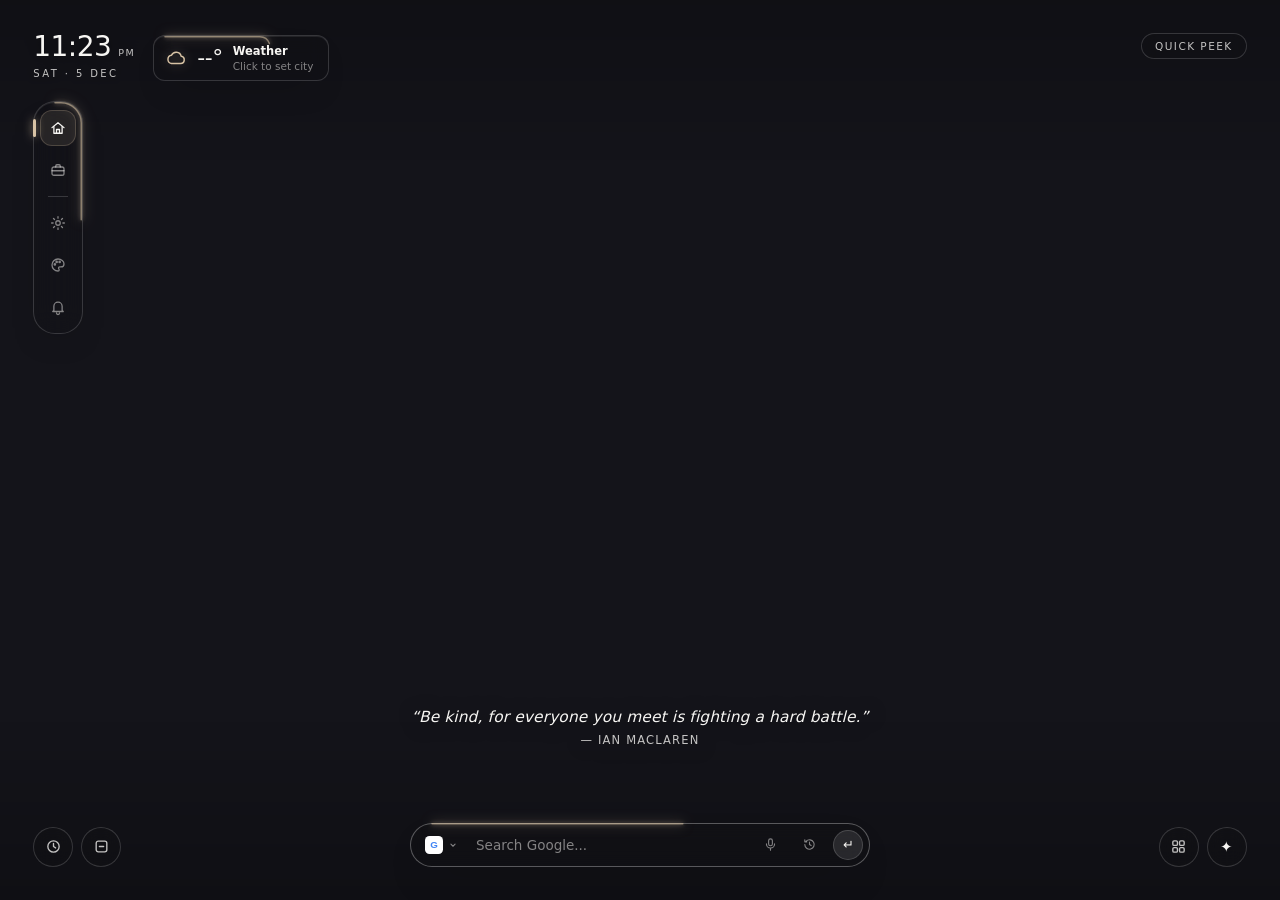
==== extension/index.html @ 5a07f9d8 "Add Day Planner feature with AI planning capabilities - Integrated planner.js into the extension to " ====
<!doctype html>
<html lang="en">
  <head>
    <meta charset="utf-8" />
    <meta name="viewport" content="width=device-width, initial-scale=1" />
    <title>New Tab</title>
    <link rel="stylesheet" href="style.css" />
  </head>
  <body>
    <!-- LIVE WALLPAPER (two layers for crossfade) -->
    <div class="wallpaper">
      <video class="wp-layer is-active" id="videoA" muted loop playsinline preload="auto"></video>
      <video class="wp-layer" id="videoB" muted loop playsinline preload="auto"></video>
      <!-- custom backgrounds: an uploaded image, or a solid colour / gradient -->
      <img class="wp-image" id="wpImage" alt="" />
      <div class="wp-fill" id="wpFill"></div>
      <div class="wp-veil"></div>
    </div>

    <!-- TOP LEFT: clock + weather -->
    <header class="clock">
      <div class="clock-main">
        <div class="clock-time" translate="no"><span id="time">--:--</span><span class="meridiem" id="meridiem">AM</span></div>
        <div class="clock-date" id="date"></div>
      </div>
      <button type="button" class="weather" id="weather" aria-label="Weather. Click to set your city">
        <svg class="trace" aria-hidden="true"><rect class="trace-line" pathLength="100"/></svg>
        <span class="weather-icon" id="weatherIcon" aria-hidden="true"></span>
        <span class="weather-temp" id="weatherTemp">--&deg;</span>
        <span class="weather-meta">
          <span class="weather-city" id="weatherCity">Weather</span>
          <span class="weather-cond" id="weatherCond">Locating&hellip;</span>
        </span>
      </button>
    </header>

    <!-- LEFT: workspace rail + launcher panel -->
    <nav class="rail" id="rail" aria-label="Workspaces"></nav>
    <section class="launcher" id="launcher" aria-label="Shortcuts">
      <div class="launcher-body">
        <svg class="trace" aria-hidden="true"><rect class="trace-line" pathLength="100"/></svg>
        <div class="launcher-head">
          <div class="launcher-tabs" id="launcherTabs" role="tablist" aria-label="Sections"></div>
          <div class="launcher-tools" id="launcherTools"></div>
        </div>
        <div class="launcher-grid" id="launcherGrid"></div>
        <div class="launcher-trash" id="launcherTrash" aria-hidden="true">
          <svg viewBox="0 0 24 24" width="15" height="15" fill="none" stroke="currentColor" stroke-width="1.8" stroke-linecap="round" stroke-linejoin="round"><path d="M4 7h16M9 7V5h6v2M6.5 7l1 12h9l1-12M10 11v5M14 11v5"/></svg>
          <span>Drop here to remove</span>
        </div>
      </div>
      <span class="orb orb-a" aria-hidden="true"></span>
      <span class="orb orb-b" aria-hidden="true"></span>
      <span class="orb orb-c" aria-hidden="true"></span>
    </section>

    <!-- BOTTOM CENTER: search -->
    <form class="search" id="search" autocomplete="off">
      <svg class="trace" aria-hidden="true"><rect class="trace-line" pathLength="100"/></svg>
      <!-- engine picker: shows the engine the next search goes to -->
      <button type="button" class="search-engine" id="searchEngine" aria-haspopup="menu" aria-expanded="false" aria-label="Search engine: Google">
        <span class="search-engine-icon" id="searchEngineIcon" aria-hidden="true"></span>
        <svg class="search-engine-caret" viewBox="0 0 24 24" width="10" height="10" fill="none" stroke="currentColor" stroke-width="2.6" stroke-linecap="round" stroke-linejoin="round" aria-hidden="true"><path d="m7 10 5 5 5-5"/></svg>
      </button>
      <input id="q" type="text" placeholder="Search Google..." aria-label="Search Google" />
      <!-- voice typing (Customize > Language) -->
      <button type="button" class="search-hist search-mic" id="searchMic" aria-pressed="false" aria-label="Search by voice" title="Search by voice" hidden>
        <svg viewBox="0 0 24 24" width="15" height="15" fill="none" stroke="currentColor" stroke-width="1.8" stroke-linecap="round" stroke-linejoin="round"><rect x="9" y="3" width="6" height="11" rx="3"/><path d="M5.5 11a6.5 6.5 0 0 0 13 0M12 17.5V21"/></svg>
      </button>
      <!-- search history lives in its own panel, never under the field -->
      <button type="button" class="search-hist" id="searchHist" aria-haspopup="dialog" aria-expanded="false" aria-label="Search history" title="Search history">
        <svg viewBox="0 0 24 24" width="15" height="15" fill="none" stroke="currentColor" stroke-width="1.8" stroke-linecap="round" stroke-linejoin="round"><path d="M4.5 12a7.5 7.5 0 1 0 2.2-5.3"/><path d="M4.5 4.5v3.2h3.2"/><path d="M12 8.2V12l2.6 1.7"/></svg>
      </button>
      <button type="submit" class="search-go" aria-label="Search">↵</button>
    </form>
    <!-- search bar pop-ups (outside the bar, so its blur doesn't clip them) -->
    <div class="sx-menu" id="engineMenu" role="menu" aria-label="Search engines" hidden></div>
    <div class="sx-hist" id="histPanel" role="dialog" aria-label="Search history" hidden></div>

    <!-- NOW PLAYING (bottom left, above the wallpaper toggle) -->
    <section class="media" id="media" aria-label="Now playing" hidden>
      <button type="button" class="media-top" id="mediaOpen">
        <span class="media-art">
          <img id="mediaImg" alt="" hidden />
          <span class="media-art-fallback" aria-hidden="true">&#9835;</span>
        </span>
        <span class="media-meta">
          <span class="media-title" id="mediaTitle"></span>
          <span class="media-artist" id="mediaArtist"></span>
        </span>
        <span class="media-eq" aria-hidden="true"><i></i><i></i><i></i><i></i><i></i></span>
      </button>
      <div class="media-bar" id="mediaBar"><span class="media-fill" id="mediaFill"></span></div>
      <div class="media-row">
        <span class="media-time" id="mediaCur">0:00</span>
        <div class="media-ctrls">
          <button type="button" class="media-btn" id="mediaPrev" aria-label="Previous">
            <svg viewBox="0 0 24 24" width="14" height="14" fill="currentColor"><path d="M6 5h2.2v14H6zM19.5 5.4v13.2L9.6 12z"/></svg>
          </button>
          <button type="button" class="media-btn is-main" id="mediaToggle" aria-label="Pause">
            <svg class="i-pause" viewBox="0 0 24 24" width="14" height="14" fill="currentColor"><path d="M6.5 5h3.6v14H6.5zM13.9 5h3.6v14h-3.6z"/></svg>
            <svg class="i-play" viewBox="0 0 24 24" width="14" height="14" fill="currentColor"><path d="M8 5.2v13.6L19 12z"/></svg>
          </button>
          <button type="button" class="media-btn" id="mediaNext" aria-label="Next">
            <svg viewBox="0 0 24 24" width="14" height="14" fill="currentColor"><path d="M15.8 5H18v14h-2.2zM4.5 5.4v13.2l9.9-6.6z"/></svg>
          </button>
        </div>
        <span class="media-time" id="mediaDur">0:00</span>
      </div>
    </section>

    <!-- ZEN CLOCK (zen.js) + MINIMAL MODE (minimal.js), bottom left -->
    <div class="wp-control corner-pair" id="wpControl" role="toolbar" aria-label="Zen clock and minimal mode">
      <button type="button" class="ai-bubble qt-bubble corner-bubble" id="zenBtn" data-label="Zen clock" aria-label="Zen clock" title="Zen clock (Z)">
        <svg viewBox="0 0 24 24" width="17" height="17" fill="none" stroke="currentColor" stroke-width="1.9" stroke-linecap="round" stroke-linejoin="round" aria-hidden="true"><circle cx="12" cy="12" r="8"/><path class="zen-hand" d="M12 7.5V12l3 2"/></svg>
      </button>
      <button type="button" class="ai-bubble qt-bubble corner-bubble" id="minBtn" data-label="Minimal" aria-pressed="false" aria-label="Minimal mode" title="Minimal mode (M) · right-click for settings">
        <svg viewBox="0 0 24 24" width="17" height="17" fill="none" stroke="currentColor" stroke-width="1.9" stroke-linecap="round" stroke-linejoin="round" aria-hidden="true"><rect x="4.5" y="4.5" width="15" height="15" rx="3"/><path d="M9 12h6"/></svg>
      </button>
    </div>

    <!-- QUICK PEEK -->
    <div class="peek" id="peek">
      <button class="peek-toggle" id="peekToggle">Quick Peek</button>
      <div class="peek-panel" id="peekPanel" hidden></div>
    </div>

    <!-- UNDO NOTE (after removing a shortcut by drag) -->
    <div class="toast" id="toast" role="status" hidden></div>

    <!-- SECTION / SHORTCUT CONTEXT MENU -->
    <div class="ctx" id="ctxMenu" role="menu" hidden></div>

    <!-- ADD / EDIT DIALOG -->
    <div class="ed" id="editDialog" hidden>
      <div class="ed-backdrop" id="editBackdrop"></div>
      <div class="ed-panel" role="dialog" aria-modal="true" aria-labelledby="editTitle">
        <form id="editForm" autocomplete="off">
          <div class="ed-head" id="editTitle">Edit</div>
          <div class="ed-body" id="editFields"></div>
          <p class="ed-error" id="editError" role="alert" hidden></p>
          <div class="ed-foot">
            <button type="button" class="ed-btn" id="editCancel">Cancel</button>
            <button type="submit" class="ed-btn is-primary">Save</button>
          </div>
        </form>
      </div>
    </div>

    <!-- COMMAND CENTER -->
    <div class="cc" id="cc" hidden>
      <div class="cc-backdrop" id="ccBackdrop"></div>
      <div
        class="cc-panel"
        role="dialog"
        aria-modal="true"
        aria-label="Command Center"
        id="ccPanel"
      >
        <div class="cc-field">
          <span class="cc-glyph" aria-hidden="true">&#10022;</span>
          <input
            id="ccInput"
            class="cc-input"
            type="text"
            placeholder="What do you want to do?"
            aria-label="Search commands"
            role="combobox"
            aria-expanded="true"
            aria-controls="ccList"
            aria-autocomplete="list"
            autocomplete="off"
            spellcheck="false"
          />
          <kbd class="cc-esc" aria-hidden="true">Esc</kbd>
        </div>
        <div class="cc-results" id="ccResults">
          <ul class="cc-list" id="ccList" role="listbox" aria-label="Commands"></ul>
          <div class="cc-empty" id="ccEmpty" hidden>No commands found</div>
        </div>
        <div class="cc-foot">
          <span><kbd>&#8593;</kbd><kbd>&#8595;</kbd> Navigate</span>
          <span><kbd>&#8629;</kbd> Open</span>
          <span><kbd>Esc</kbd> Close</span>
        </div>
      </div>
    </div>

    <!-- AI CHAT -->
    <div class="ai" id="ai">
      <button class="ai-bubble" id="aiToggle" aria-label="Open assistant">✦</button>
      <div class="ai-panel" id="aiPanel" role="dialog" aria-label="Assistant" hidden>
        <div class="ai-head">
          <span class="ai-avatar" aria-hidden="true">&#10022;</span>
          <span class="ai-who">
            <span class="ai-name">Atlas</span>
            <span class="ai-status" id="aiStatus"><i aria-hidden="true"></i><span id="aiStatusText">Online</span></span>
          </span>
          <button type="button" class="ai-icon-btn" id="aiTalk" aria-pressed="false" aria-label="Talk mode" title="Talk mode — speak and hear answers" hidden>
            <svg viewBox="0 0 24 24" width="15" height="15" fill="none" stroke="currentColor" stroke-width="1.9" stroke-linecap="round"><path d="M4 10v4M8 7v10M12 4v16M16 7v10M20 10v4"/></svg>
          </button>
          <button type="button" class="ai-icon-btn" id="aiVoice" aria-haspopup="dialog" aria-expanded="false" aria-label="Voice and language" title="Voice and language" hidden>
            <svg viewBox="0 0 24 24" width="15" height="15" fill="none" stroke="currentColor" stroke-width="1.8" stroke-linecap="round" stroke-linejoin="round"><path d="M4 9.5h3.5L12 5.5v13l-4.5-4H4z"/><path d="M15.5 9a4 4 0 0 1 0 6M18 6.5a7.5 7.5 0 0 1 0 11"/></svg>
          </button>
          <button type="button" class="ai-icon-btn" id="aiClear" aria-label="Clear chat" title="Clear chat">
            <svg viewBox="0 0 24 24" width="15" height="15" fill="none" stroke="currentColor" stroke-width="1.8" stroke-linecap="round" stroke-linejoin="round"><path d="M4 7h16M9 7V5h6v2M6.5 7l1 12h9l1-12"/></svg>
          </button>
          <button type="button" class="ai-icon-btn" id="aiClose" aria-label="Close assistant" title="Close">
            <svg viewBox="0 0 24 24" width="15" height="15" fill="none" stroke="currentColor" stroke-width="1.9" stroke-linecap="round"><path d="M6 6l12 12M18 6 6 18"/></svg>
          </button>
        </div>
        <div class="ai-log" id="aiLog" role="log" aria-live="polite"></div>
        <form class="ai-form" id="aiForm">
          <div class="ai-field">
            <textarea id="aiInput" rows="1" placeholder="Ask Atlas anything&hellip;" aria-label="Message assistant"></textarea>
            <button type="button" class="ai-mic" id="aiMic" aria-pressed="false" aria-label="Voice typing" title="Voice typing" hidden>
              <svg viewBox="0 0 24 24" width="15" height="15" fill="none" stroke="currentColor" stroke-width="1.8" stroke-linecap="round" stroke-linejoin="round"><rect x="9" y="3" width="6" height="11" rx="3"/><path d="M5.5 11a6.5 6.5 0 0 0 13 0M12 17.5V21"/></svg>
            </button>
            <button type="submit" class="ai-send" id="aiSend" aria-label="Send">
              <svg viewBox="0 0 24 24" width="16" height="16" fill="none" stroke="currentColor" stroke-width="2.2" stroke-linecap="round" stroke-linejoin="round"><path d="M12 19V5M6 11l6-6 6 6"/></svg>
            </button>
          </div>
          <div class="ai-hint" id="aiHint">Enter to send &middot; Shift + Enter for a new line</div>
        </form>
      </div>
    </div>

    <script src="config.js"></script>
    <script src="languages.js"></script>
    <script src="voice.js"></script>
    <script src="cursors.js"></script>
    <script src="schedule.js"></script>
    <script src="sounds.js"></script>
    <script src="vault.js"></script>
    <script src="account.js"></script>
    <script src="sync.js"></script>
    <script src="customize.js"></script>
    <script src="premium.js"></script>
    <script src="app.js"></script>
    <script src="reminders.js"></script>
    <script src="zen.js"></script>
    <script src="minimal.js"></script>
    <script src="quote.js"></script>
    <script src="focus.js"></script>
    <script src="calendar.js"></script>
    <script src="planner.js"></script>
    <script src="quicktools.js"></script>
    <script src="stats.js"></script>
    <script src="translate.js"></script>
  </body>
</html>
---- extension/style.css ----
/* ATLAS NEW TAB — styles
   Layout: wallpaper first. UI floats on the edges, center stays open. */

:root {
  /* theme tokens. These are the defaults; customize.js rewrites them from
     the user's settings, and everything below is built from them */
  --ink: #f7f6f3;
  --ink-rgb: 247, 246, 243;
  --accent: #d8c3a5;
  --accent-rgb: 216, 195, 165;
  --on-accent: #1d1a16;
  --trace-rgb: var(--accent-rgb);
  --glass-rgb: 18, 18, 22;
  --glass-a: 0.24;
  --line-a: 0.16;
  --blur-k: 1;
  --radius-k: 1;
  --wp-dim: 0;

  --ink-soft: rgba(var(--ink-rgb), 0.78);
  --ink-faint: rgba(var(--ink-rgb), 0.5);
  --surface: rgba(var(--glass-rgb), var(--glass-a));
  --surface-hi: rgba(var(--glass-rgb), calc(var(--glass-a) + 0.1));
  --line: rgba(255, 255, 255, var(--line-a));
  --line-hi: rgba(255, 255, 255, calc(var(--line-a) * 1.9));
  --r-lg: calc(18px * var(--radius-k));
  --r-md: calc(12px * var(--radius-k));
  --r-sm: calc(9px * var(--radius-k));
  --shadow: 0 14px 34px -20px rgba(0, 0, 0, 0.7);
  --edge: clamp(20px, 2.6vw, 48px);
  /* wallpaper menu shows ~3 rows before it scrolls */
  /* measured from the real clock block at runtime (app.js); the fallback
     covers the first paint and any no-JS case */
  --clock-h: 118px;
  --wp-menu-row: 28.4px;
  /* 3 full rows + a sliver of the 4th, so it reads as scrollable */
  --wp-menu-h: calc(var(--wp-menu-row) * 3.4 + 10px);
  --card-w: clamp(196px, 17vw, 292px);
  --ease: cubic-bezier(0.22, 0.61, 0.36, 1);
  --font: "Segoe UI Variable Display", "Segoe UI", system-ui, -apple-system, "Helvetica Neue", sans-serif;
}

* { box-sizing: border-box; }

html, body {
  height: 100%;
  margin: 0;
  overflow: hidden;
  font-family: var(--font);
  color: var(--ink);
  background: #14141a;
  text-rendering: optimizeLegibility;
  -webkit-font-smoothing: antialiased;
}

/* ---------- wallpaper ---------- */
.wallpaper { position: fixed; inset: 0; z-index: 0; background: #14141a; }

.wp-layer {
  position: absolute;
  inset: 0;
  width: 100%;
  height: 100%;
  object-fit: cover;
  object-position: center;
  opacity: 0;
  transition: opacity 900ms var(--ease);
  will-change: opacity;
  transform: translateZ(0);
}
.wp-layer.is-active { opacity: 1; }

/* custom backgrounds (see Customize > Background). Both sit above the video
   layers and fade in over them, so switching back to a video is seamless */
.wp-image,
.wp-fill {
  position: absolute;
  inset: 0;
  width: 100%;
  height: 100%;
  opacity: 0;
  pointer-events: none;
  transition: opacity 900ms var(--ease);
}
.wp-image { object-fit: cover; object-position: center; }
.wp-image.is-active,
.wp-fill.is-active { opacity: 1; }

/* barely-there readability veil, only at the very top and bottom edges.
   The center of the frame is untouched. */
.wp-veil {
  position: absolute;
  inset: 0;
  background-image: linear-gradient(
    180deg,
    rgba(0, 0, 0, 0.2) 0%,
    rgba(0, 0, 0, 0) 18%,
    rgba(0, 0, 0, 0) 80%,
    rgba(0, 0, 0, 0.22) 100%
  );
  /* whole-frame dim, set from the Background settings */
  background-color: rgba(0, 0, 0, var(--wp-dim));
  pointer-events: none;
}

/* ---------- clock (top left) ---------- */
.clock {
  position: fixed;
  top: var(--edge);
  left: var(--edge);
  z-index: 2;
}
.clock-time {
  display: flex;
  align-items: baseline;
  gap: 7px;
  font-size: clamp(28px, 2.1vw, 40px);
  font-weight: 300;
  letter-spacing: -0.02em;
  line-height: 1;
  text-shadow: 0 2px 16px rgba(0, 0, 0, 0.5);
}
.meridiem {
  font-size: 0.34em;
  font-weight: 500;
  letter-spacing: 0.16em;
  color: var(--ink-soft);
}
.clock-date {
  margin-top: 7px;
  font-size: clamp(10px, 0.62vw, 12px);
  letter-spacing: 0.24em;
  text-transform: uppercase;
  color: var(--ink-soft);
  text-shadow: 0 1px 10px rgba(0, 0, 0, 0.5);
}

/* ---------- header: clock + weather ---------- */
.clock { display: flex; align-items: flex-start; gap: 18px; }

.weather {
  display: flex;
  align-items: center;
  gap: 10px;
  margin-top: 2px;
  padding: 8px 15px 8px 11px;
  border: 1px solid var(--line);
  border-radius: var(--r-md);
  background: var(--surface);
  backdrop-filter: blur(calc(10px * var(--blur-k)));
  box-shadow: var(--shadow), inset 0 1px 0 rgba(255, 255, 255, 0.08);
  color: var(--ink);
  font: inherit;
  text-align: left;
  cursor: pointer;
  animation: fade-up 620ms var(--ease) 170ms both;
  transition: background 200ms var(--ease), border-color 200ms var(--ease), transform 200ms var(--ease);
}
.weather:hover { background: var(--surface-hi); border-color: var(--line-hi); transform: translateY(-1px); }
.weather:focus-visible { outline: 1px solid var(--line-hi); outline-offset: 2px; }
.weather-icon {
  display: grid;
  place-items: center;
  color: var(--accent);
  filter: drop-shadow(0 0 6px rgba(var(--accent-rgb), 0.45));
}
.weather-icon:empty { display: none; }
.weather-temp { font-size: 22px; font-weight: 300; letter-spacing: -0.02em; line-height: 1; }
.weather-meta { display: flex; flex-direction: column; gap: 2px; min-width: 0; }
.weather-city {
  max-width: 130px;
  font-size: 11.5px;
  font-weight: 600;
  overflow: hidden;
  text-overflow: ellipsis;
  white-space: nowrap;
}
.weather-cond { font-size: 10.5px; color: var(--ink-faint); white-space: nowrap; }

/* ---------- workspace rail + launcher (left) ----------
   Both hang below the header. --launcher-bottom is the space kept free at
   the bottom (wallpaper toggle, search, now-playing widget). */
:root {
  --rail-w: 50px;
  --r-xl: calc(30px * var(--radius-k));
  --launcher-top: calc(var(--edge) + var(--clock-h) + 20px);
  --launcher-bottom: calc(var(--edge) + 58px);
}

.rail {
  position: fixed;
  z-index: 3;
  left: var(--edge);
  top: var(--launcher-top);
  width: var(--rail-w);
  display: flex;
  flex-direction: column;
  align-items: center;
  gap: 6px;
  padding: 8px 0;
  border: 1px solid var(--line);
  border-radius: calc(var(--r-lg) + 4px);
  background: var(--surface);
  backdrop-filter: blur(calc(12px * var(--blur-k)));
  box-shadow: var(--shadow), inset 0 1px 0 rgba(255, 255, 255, 0.08);
  animation: slide-in-left 640ms var(--ease) 120ms both;
}
.rail-btn {
  position: relative;
  width: 36px;
  height: 36px;
  display: grid;
  place-items: center;
  border: 0;
  border-radius: 12px;
  background: transparent;
  color: var(--ink-faint);
  cursor: pointer;
  transition: color 180ms var(--ease), background 180ms var(--ease), box-shadow 180ms var(--ease);
}
.rail-btn:hover { color: var(--ink); background: rgba(255, 255, 255, 0.1); }
/* the current workspace stays marked while the launcher is closed, but
   only glows fully when it is open */
body:not(.launcher-open) .rail-btn.is-on {
  background: rgba(var(--accent-rgb), 0.1);
  box-shadow: inset 0 0 0 1px rgba(var(--accent-rgb), 0.22);
}
.rail-btn:focus-visible { outline: 1px solid var(--line-hi); outline-offset: 1px; }
.rail-btn.is-on {
  color: var(--ink);
  background: rgba(var(--accent-rgb), 0.2);
  box-shadow: inset 0 0 0 1px rgba(var(--accent-rgb), 0.35), 0 0 16px -4px rgba(var(--accent-rgb), 0.55);
}
/* glowing marker on the rail's edge next to the active workspace */
.rail-btn.is-on::before {
  content: "";
  position: absolute;
  left: -7px;
  top: 9px;
  bottom: 9px;
  width: 3px;
  border-radius: 3px;
  background: var(--accent);
  box-shadow: 0 0 8px rgba(var(--accent-rgb), 0.8);
}
.rail-letter { font-size: 13px; font-weight: 600; }
.rail-sep { width: 20px; height: 1px; margin: 2px 0; background: var(--line); }
/* workspace name, shown beside the icon on hover */
.rail-btn::after {
  content: attr(data-label);
  position: absolute;
  left: calc(100% + 14px);
  top: 50%;
  transform: translate(-4px, -50%);
  padding: 5px 9px;
  border: 1px solid var(--line);
  border-radius: 8px;
  background: rgba(var(--glass-rgb), 0.8);
  backdrop-filter: blur(calc(10px * var(--blur-k)));
  color: var(--ink);
  font-size: 11px;
  white-space: nowrap;
  opacity: 0;
  pointer-events: none;
  transition: opacity 160ms var(--ease), transform 160ms var(--ease);
}
.rail-btn:hover::after,
.rail-btn:focus-visible::after { opacity: 1; transform: translate(0, -50%); }

/* the launcher is angled like a screen turned toward you (its right side
   comes forward), and straightens when you reach for it */
.launcher {
  position: fixed;
  z-index: 2;
  left: calc(var(--edge) + var(--rail-w) + 16px);
  top: var(--launcher-top);
  width: min(470px, 33vw);
  /* panel + icon bubble colours; customize.js can override both */
  --panel-rgb: var(--glass-rgb);
  --panel-a: var(--glass-a);
  --bubble-rgb: var(--accent-rgb);
  transform: perspective(1400px) rotateY(-8deg);
  transform-origin: left center;
  /* hidden until a rail icon opens it; it grows out from the rail.
     translate/scale are separate from transform so the tilt rules below
     (hover, tablet) don't fight the open/close motion */
  opacity: 0;
  visibility: hidden;
  translate: -18px 0;
  scale: 0.96;
  transition: transform 600ms var(--ease), opacity 240ms var(--ease), translate 360ms var(--ease),
    scale 360ms var(--ease), visibility 0s linear 360ms;
}
body.launcher-open .launcher {
  opacity: 1;
  visibility: visible;
  translate: 0 0;
  scale: 1;
  transition: transform 600ms var(--ease), opacity 240ms var(--ease), translate 360ms var(--ease),
    scale 360ms var(--ease), visibility 0s;
}
.launcher:hover,
.launcher:focus-within { transform: perspective(1400px) rotateY(-3deg); }

.launcher-body {
  position: relative;
  display: flex;
  flex-direction: column;
  max-height: max(220px, calc(100vh - var(--launcher-top) - var(--launcher-bottom)));
  padding: 14px 14px 12px;
  border: 1px solid var(--line);
  border-radius: var(--r-xl);
  background:
    radial-gradient(120% 70% at 0% 0%, rgba(255, 255, 255, 0.1), rgba(255, 255, 255, 0) 55%),
    radial-gradient(90% 60% at 100% 100%, rgba(var(--accent-rgb), 0.1), rgba(var(--accent-rgb), 0) 60%),
    rgba(var(--panel-rgb), var(--panel-a));
  backdrop-filter: blur(calc(18px * var(--blur-k))) saturate(1.1);
  box-shadow: 0 30px 60px -30px rgba(0, 0, 0, 0.8), inset 0 1px 0 rgba(255, 255, 255, 0.14);
  overflow: hidden;
}

/* section tabs */
.launcher-head { display: flex; align-items: center; gap: 8px; margin-bottom: 14px; }
.launcher-tabs {
  position: relative;
  flex: 1;
  min-width: 0;
  display: flex;
  gap: 4px;
  padding: 2px;
  overflow-x: auto;
  scrollbar-width: none;
}
.launcher-tabs::-webkit-scrollbar { display: none; }
.ltab {
  flex: 0 0 auto;
  padding: 7px 14px;
  border: 1px solid transparent;
  border-radius: 999px;
  background: transparent;
  color: var(--ink-faint);
  font: inherit;
  font-size: 12px;
  letter-spacing: 0.02em;
  cursor: pointer;
  transition: background 180ms var(--ease), color 180ms var(--ease), box-shadow 180ms var(--ease);
}
.ltab:hover { color: var(--ink); background: rgba(255, 255, 255, 0.08); }
.ltab:focus-visible { outline: 1px solid var(--line-hi); outline-offset: -1px; }
.ltab.is-on {
  color: var(--on-accent);
  font-weight: 600;
  background: linear-gradient(180deg, color-mix(in srgb, var(--accent) 86%, white), rgba(var(--accent-rgb), 0.88));
  box-shadow: 0 6px 18px -6px rgba(var(--accent-rgb), 0.7), inset 0 1px 0 rgba(255, 255, 255, 0.6);
}
.ltab[aria-expanded="true"] { box-shadow: 0 0 0 1px var(--line-hi); }
.launcher-tools { flex: 0 0 auto; display: flex; align-items: center; gap: 4px; }
.launcher-tools .dots { opacity: 1; width: 28px; height: 28px; margin: 0; border-radius: 50%; }
.ltool {
  width: 30px;
  height: 30px;
  display: grid;
  place-items: center;
  border: 1px solid var(--line);
  border-radius: 50%;
  background: rgba(255, 255, 255, 0.08);
  color: var(--ink-soft);
  font: inherit;
  font-size: 17px;
  line-height: 1;
  cursor: pointer;
  transition: background 180ms var(--ease), color 180ms var(--ease), transform 180ms var(--ease);
}
.ltool:hover { background: rgba(255, 255, 255, 0.16); color: var(--ink); transform: rotate(90deg); }
.ltool:focus-visible { outline: 1px solid var(--line-hi); outline-offset: 1px; }

/* app grid */
.launcher-grid {
  min-height: 0;
  display: grid;
  grid-template-columns: repeat(auto-fill, minmax(86px, 1fr));
  gap: 16px 6px;
  padding: 4px 2px 6px;
  overflow-y: auto;
  overscroll-behavior: contain;
  scrollbar-width: thin;
  scrollbar-color: rgba(255, 255, 255, 0.22) transparent;
}
.app {
  position: relative;
  display: flex;
  justify-content: center;
  animation: fade-up 460ms var(--ease) both;
  animation-delay: calc(240ms + var(--i, 0) * 28ms);
}
.app-link,
.app-add {
  width: 100%;
  display: flex;
  flex-direction: column;
  align-items: center;
  gap: 8px;
  padding: 4px 2px;
  border-radius: var(--r-md);
  color: var(--ink-soft);
  text-decoration: none;
}
.app-add { border: 0; background: transparent; font: inherit; cursor: pointer; }
.app-link:focus-visible,
.app-add:focus-visible { outline: none; }

/* a clear soap bubble behind each icon: see-through body, tinted rim,
   an iridescent edge and a bright highlight. The darker "marble" look is
   the Dark bubble style in customize.js */
.app-bubble {
  position: relative;
  width: 58px;
  height: 58px;
  display: grid;
  place-items: center;
  border: 1px solid rgba(255, 255, 255, 0.26);
  border-radius: 50%;
  background:
    radial-gradient(circle at 30% 24%, rgba(255, 255, 255, 0.6) 0 5%, rgba(255, 255, 255, 0.16) 16%, rgba(255, 255, 255, 0) 34%),
    radial-gradient(circle at 72% 80%, rgba(255, 255, 255, 0.22), rgba(255, 255, 255, 0) 20%),
    radial-gradient(circle at 50% 50%, rgba(var(--bubble-rgb), 0.03) 52%, rgba(var(--bubble-rgb), 0.2) 76%, rgba(var(--bubble-rgb), 0.42) 100%),
    rgba(255, 255, 255, 0.04);
  backdrop-filter: blur(calc(3px * var(--blur-k))) saturate(1.3);
  box-shadow: 0 10px 20px -12px rgba(0, 0, 0, 0.6), inset 0 0 10px rgba(255, 255, 255, 0.12),
    inset -3px -5px 12px rgba(var(--bubble-rgb), 0.28);
  transition: transform 260ms var(--ease), box-shadow 260ms var(--ease), border-color 260ms var(--ease);
}
/* thin rainbow film around the rim */
.app-bubble::before {
  content: "";
  position: absolute;
  inset: -1px;
  padding: 1.5px;
  border-radius: 50%;
  background: conic-gradient(from 210deg, rgba(255, 130, 210, 0.55), rgba(120, 200, 255, 0.55),
    rgba(150, 255, 200, 0.45), rgba(255, 230, 140, 0.5), rgba(255, 130, 210, 0.55));
  -webkit-mask: linear-gradient(#000 0 0) content-box, linear-gradient(#000 0 0);
  -webkit-mask-composite: xor;
  mask: linear-gradient(#000 0 0) content-box exclude, linear-gradient(#000 0 0);
  opacity: 0.55;
  pointer-events: none;
}
.app-bubble::after {
  content: "";
  position: absolute;
  top: 3px;
  left: 10px;
  right: 10px;
  height: 42%;
  border-radius: 50% 50% 45% 45% / 60% 60% 40% 40%;
  background: linear-gradient(180deg, rgba(255, 255, 255, 0.24), rgba(255, 255, 255, 0));
  pointer-events: none;
}
.app-icon { width: 28px; height: 28px; object-fit: contain; filter: drop-shadow(0 2px 4px rgba(0, 0, 0, 0.4)); }
.app-bubble .tile-fallback {
  width: 28px;
  height: 28px;
  display: grid;
  place-items: center;
  font-size: 16px;
  font-weight: 600;
  color: var(--ink);
}
/* shared fallback letter (also used by Quick Peek) */
.tile-fallback {
  flex: 0 0 auto;
  display: grid;
  place-items: center;
  border-radius: 6px;
  color: var(--ink);
}
.app-name {
  max-width: 100%;
  font-size: 11.5px;
  text-align: center;
  overflow: hidden;
  text-overflow: ellipsis;
  white-space: nowrap;
  text-shadow: 0 1px 8px rgba(0, 0, 0, 0.6);
  transition: color 180ms var(--ease);
}
.app-link:hover .app-bubble,
.app-add:hover .app-bubble,
.app-link:focus-visible .app-bubble,
.app-add:focus-visible .app-bubble {
  transform: translateY(-3px) scale(1.06);
  border-color: rgba(var(--bubble-rgb), 0.6);
  box-shadow: 0 16px 26px -12px rgba(0, 0, 0, 0.7), 0 0 22px -4px rgba(var(--bubble-rgb), 0.6),
    inset 0 0 12px rgba(255, 255, 255, 0.18), inset -3px -5px 12px rgba(var(--bubble-rgb), 0.35);
}
.app-link:hover .app-name,
.app-add:hover .app-name { color: var(--ink); }
.app-link:active .app-bubble { transform: scale(0.96); }
.app-add .app-bubble {
  border-style: dashed;
  border-color: rgba(255, 255, 255, 0.24);
  background: rgba(255, 255, 255, 0.05);
  color: var(--ink-soft);
  font-size: 24px;
  font-weight: 300;
}
.app-add .app-bubble::before { display: none; }
.app .dots {
  position: absolute;
  top: 0;
  right: 4px;
  margin: 0;
  border-radius: 50%;
  background: rgba(var(--glass-rgb), 0.6);
}

/* glossy bubbles resting on the panel's corners */
.orb {
  position: absolute;
  border: 1px solid rgba(255, 255, 255, 0.22);
  border-radius: 50%;
  background: radial-gradient(circle at 32% 28%, rgba(255, 255, 255, 0.85) 0 6%, rgba(255, 255, 255, 0.18) 18%,
    rgba(var(--accent-rgb), 0.12) 55%, rgba(var(--accent-rgb), 0.28) 100%);
  backdrop-filter: blur(calc(4px * var(--blur-k)));
  box-shadow: inset 0 -6px 12px rgba(0, 0, 0, 0.25), 0 8px 20px -8px rgba(0, 0, 0, 0.7),
    0 0 18px -6px rgba(var(--accent-rgb), 0.5);
  pointer-events: none;
  animation: orb-float 7s ease-in-out infinite alternate;
}
.orb-a { width: 32px; height: 32px; top: -14px; right: 64px; }
.orb-b { width: 44px; height: 44px; right: -14px; bottom: -14px; animation-delay: -2.5s; }
.orb-c { width: 20px; height: 20px; left: -8px; bottom: 22%; animation-delay: -5s; }
@keyframes orb-float {
  from { transform: translateY(0); }
  to { transform: translateY(-6px); }
}

/* ---------- drag and drop ---------- */
.app[draggable="true"],
.ltab[draggable="true"] { -webkit-user-drag: element; }
.app.is-dragging,
.ltab.is-dragging { opacity: 0.35; }
.app.is-dragging .app-bubble { transform: scale(0.9); box-shadow: none; }
/* while dragging, hovers and the ⋮ stay quiet so the drop spot is clear */
body.is-dragging .app .dots { opacity: 0; }
body.is-dragging .app-link:hover .app-bubble { transform: none; }
.app { transition: opacity 160ms var(--ease); }
/* a section tab that will receive the dragged app */
.ltab.is-drop {
  color: var(--ink);
  background: rgba(var(--accent-rgb), 0.22);
  box-shadow: inset 0 0 0 1px rgba(var(--accent-rgb), 0.6), 0 0 16px -4px rgba(var(--accent-rgb), 0.6);
}

/* remove bar: slides up from the bottom of the panel during a drag */
.launcher-trash {
  position: absolute;
  left: 14px;
  right: 14px;
  bottom: 12px;
  z-index: 2;
  height: 44px;
  display: flex;
  align-items: center;
  justify-content: center;
  gap: 8px;
  border: 1px dashed rgba(232, 160, 160, 0.45);
  border-radius: 999px;
  background: rgba(40, 14, 14, 0.62);
  backdrop-filter: blur(calc(10px * var(--blur-k)));
  color: #e8a0a0;
  font-size: 12px;
  letter-spacing: 0.04em;
  opacity: 0;
  transform: translateY(12px);
  pointer-events: none;
  transition: opacity 180ms var(--ease), transform 180ms var(--ease), background 160ms var(--ease);
}
body.is-dragging .launcher-trash { opacity: 1; transform: none; pointer-events: auto; }
.launcher-trash.is-over { background: rgba(120, 30, 30, 0.72); color: #fff0f0; border-style: solid; }
/* room for the bar, so the last row can still be reached */
body.is-dragging .launcher-grid { padding-bottom: 62px; }

/* "Removed … Undo" note, just above the search bar */
.toast {
  position: fixed;
  z-index: 25;
  left: 50%;
  bottom: calc(var(--edge) + 58px);
  transform: translateX(-50%);
  display: flex;
  align-items: center;
  gap: 12px;
  padding: 8px 8px 8px 16px;
  border: 1px solid var(--line);
  border-radius: 999px;
  background: rgba(var(--glass-rgb), 0.72);
  backdrop-filter: blur(calc(14px * var(--blur-k)));
  box-shadow: var(--shadow);
  font-size: 12.5px;
  color: var(--ink-soft);
  animation: fade-up-centered 260ms var(--ease) both;
}
.toast[hidden] { display: none; }
.toast button {
  padding: 5px 12px;
  border: 0;
  border-radius: 999px;
  background: rgba(var(--accent-rgb), 0.24);
  color: var(--ink);
  font: inherit;
  font-size: 12px;
  font-weight: 600;
  cursor: pointer;
}
.toast button:hover { background: rgba(var(--accent-rgb), 0.38); }

/* ---------- search (bottom center) ---------- */
.search {
  position: fixed;
  z-index: 2;
  left: 50%;
  transform: translateX(-50%);
  bottom: var(--edge);
  width: min(540px, 40vw);
  display: flex;
  align-items: center;
  gap: 9px;
  padding: 0 6px 0 14px;
  height: 44px;
  border-radius: 999px;
  border: 1px solid var(--line);
  background: var(--surface);
  backdrop-filter: blur(calc(10px * var(--blur-k)));
  box-shadow: var(--shadow);
  transition: border-color 200ms var(--ease), background 200ms var(--ease);
}
.search:focus-within { border-color: var(--line-hi); background: var(--surface-hi); }
.search { padding-left: 6px; }

/* engine picker: the current engine's badge + a caret */
.search-engine {
  flex: 0 0 auto;
  display: flex;
  align-items: center;
  gap: 3px;
  height: 32px;
  padding: 0 6px 0 5px;
  border: 1px solid transparent;
  border-radius: 999px;
  background: transparent;
  color: var(--ink-faint);
  cursor: pointer;
  transition: background 180ms var(--ease), border-color 180ms var(--ease), color 180ms var(--ease);
}
.search-engine:hover,
.search-engine.is-open { background: rgba(255, 255, 255, 0.1); color: var(--ink); }
.search-engine:focus-visible { outline: 1px solid var(--line-hi); outline-offset: 1px; }
.search-engine-caret { transition: transform 220ms var(--ease); }
.search-engine.is-open .search-engine-caret { transform: rotate(180deg); }
/* typing a !keyword: the badge glows, the search goes to that engine once */
.search-engine.is-bang { border-color: rgba(var(--accent-rgb), 0.5); background: rgba(var(--accent-rgb), 0.14); }
.search-engine-icon { display: grid; place-items: center; width: 22px; height: 22px; }
.search-engine-icon.is-swap { animation: sx-swap 360ms cubic-bezier(0.34, 1.5, 0.5, 1); }
@keyframes sx-swap {
  from { transform: scale(0.5) rotate(-20deg); opacity: 0; }
  to { transform: none; opacity: 1; }
}

/* engine badge: the icon from config.js, or a letter on the engine's colour */
.sx-badge { flex: 0 0 auto; width: 18px; height: 18px; }
.sx-badge.is-img { object-fit: contain; }
.sx-badge.is-mono,
.sx-badge.tile-fallback {
  display: grid;
  place-items: center;
  border-radius: 6px;
  background: var(--tint, var(--accent));
  color: #fff;
  font-size: 11px;
  font-weight: 700;
  line-height: 1;
  box-shadow: inset 0 1px 0 rgba(255, 255, 255, 0.3);
}

/* history: a small clock on the bar, apart from the field */
.search-hist {
  flex: 0 0 auto;
  width: 30px;
  height: 30px;
  display: grid;
  place-items: center;
  border: 0;
  border-radius: 50%;
  background: transparent;
  color: var(--ink-faint);
  cursor: pointer;
  transition: background 180ms var(--ease), color 180ms var(--ease), transform 220ms var(--ease);
}
.search-hist[hidden] { display: none; }
.search-hist:hover,
.search-hist.is-open { background: rgba(255, 255, 255, 0.1); color: var(--ink); }
.search-hist:hover svg { transform: rotate(-30deg); }
.search-hist svg { transition: transform 320ms var(--ease); }
.search-hist:focus-visible { outline: 1px solid var(--line-hi); outline-offset: 1px; }

/* the pop-ups: fixed, placed against the bar by app.js (above it, or
   below when the bar has been moved to the top half) */
.sx-menu,
.sx-hist {
  position: fixed;
  z-index: 30;
  display: flex;
  flex-direction: column;
  max-height: min(60vh, 440px);
  padding: 6px;
  border: 1px solid var(--line);
  border-radius: var(--r-lg);
  background: rgba(var(--glass-rgb), 0.82);
  backdrop-filter: blur(calc(22px * var(--blur-k))) saturate(1.1);
  box-shadow: 0 24px 60px -24px rgba(0, 0, 0, 0.85);
  color: var(--ink);
  transform-origin: left bottom;
  animation: sx-pop 260ms cubic-bezier(0.16, 1, 0.3, 1) both;
}
.sx-hist { transform-origin: right bottom; }
.sx-menu.is-below { transform-origin: left top; }
.sx-hist.is-below { transform-origin: right top; }
.sx-menu[hidden],
.sx-hist[hidden] { display: none; }
@keyframes sx-pop {
  from { opacity: 0; transform: translateY(8px) scale(0.96); }
  to { opacity: 1; transform: none; }
}
.is-below.sx-menu,
.is-below.sx-hist { animation-name: sx-pop-down; }
@keyframes sx-pop-down {
  from { opacity: 0; transform: translateY(-8px) scale(0.96); }
  to { opacity: 1; transform: none; }
}

.sx-menu { width: 236px; overflow-y: auto; scrollbar-width: thin; }
.sx-group {
  padding: 8px 10px 4px;
  font-size: 9.5px;
  letter-spacing: 0.18em;
  text-transform: uppercase;
  color: var(--ink-faint);
}
.sx-item {
  display: flex;
  align-items: center;
  gap: 10px;
  width: 100%;
  padding: 7px 10px;
  border: 0;
  border-radius: var(--r-sm);
  background: transparent;
  color: var(--ink-soft);
  font: inherit;
  font-size: 12.5px;
  text-align: left;
  cursor: pointer;
  animation: fade-up 300ms var(--ease) both;
  animation-delay: calc(var(--i, 0) * 18ms);
  transition: background 140ms var(--ease), color 140ms var(--ease);
}
.sx-item:hover,
.sx-item:focus-visible { background: rgba(255, 255, 255, 0.1); color: var(--ink); outline: none; }
.sx-item.is-on { color: var(--ink); background: rgba(var(--accent-rgb), 0.16); }
.sx-item.is-on::after { content: "✓"; margin-left: 4px; color: var(--accent); font-size: 12px; }
.sx-name { flex: 1; min-width: 0; overflow: hidden; text-overflow: ellipsis; white-space: nowrap; }
.sx-item kbd,
.sx-row kbd {
  padding: 1px 6px;
  border: 1px solid var(--line);
  border-radius: 6px;
  color: var(--ink-faint);
  font: inherit;
  font-size: 10.5px;
  font-variant-numeric: tabular-nums;
}
.sx-more {
  margin-top: 4px;
  padding: 8px 10px;
  border: 0;
  border-top: 1px solid var(--line);
  border-radius: 0 0 var(--r-sm) var(--r-sm);
  background: transparent;
  color: var(--ink-faint);
  font: inherit;
  font-size: 12px;
  text-align: left;
  cursor: pointer;
}
.sx-more:hover,
.sx-more:focus-visible { color: var(--ink); background: rgba(255, 255, 255, 0.06); outline: none; }

.sx-hist { width: min(380px, calc(100vw - 16px)); padding: 10px; gap: 8px; }
.sx-hist-head { display: flex; align-items: center; justify-content: space-between; padding: 0 4px; }
.sx-hist-title { font-size: 10px; letter-spacing: 0.18em; text-transform: uppercase; color: var(--ink-faint); }
.sx-link {
  border: 0;
  background: transparent;
  color: var(--ink-faint);
  font: inherit;
  font-size: 11.5px;
  cursor: pointer;
}
.sx-link:hover:not(:disabled) { color: #e8a0a0; }
.sx-link:disabled { opacity: 0.4; cursor: default; }
.sx-filter {
  width: 100%;
  padding: 7px 11px;
  border: 1px solid var(--line);
  border-radius: 999px;
  outline: none;
  background: rgba(255, 255, 255, 0.05);
  color: var(--ink);
  font: inherit;
  font-size: 12px;
}
.sx-filter:focus { border-color: var(--line-hi); }
.sx-filter::placeholder { color: var(--ink-faint); }
.sx-hist-list { min-height: 0; overflow-y: auto; scrollbar-width: thin; margin: 0 -2px; }
.sx-empty { margin: 14px 0; text-align: center; font-size: 12px; color: var(--ink-faint); }
.sx-row {
  display: flex;
  align-items: center;
  gap: 2px;
  border-radius: var(--r-sm);
  animation: fade-up 280ms var(--ease) both;
  animation-delay: calc(var(--i, 0) * 16ms);
  transition: background 140ms var(--ease), opacity 180ms var(--ease), transform 180ms var(--ease);
}
.sx-row:hover,
.sx-row:focus-within { background: rgba(255, 255, 255, 0.08); }
.sx-row.is-leaving { opacity: 0; transform: translateX(12px); }
.sx-row-go {
  flex: 1;
  min-width: 0;
  display: flex;
  align-items: center;
  gap: 10px;
  padding: 7px 8px;
  border: 0;
  background: transparent;
  color: var(--ink-soft);
  font: inherit;
  font-size: 12.5px;
  text-align: left;
  cursor: pointer;
}
.sx-row-go:focus-visible { outline: none; color: var(--ink); }
.sx-row-q { flex: 1; min-width: 0; overflow: hidden; text-overflow: ellipsis; white-space: nowrap; }
.sx-row:hover .sx-row-q { color: var(--ink); }
.sx-row-when { flex: 0 0 auto; font-size: 10.5px; color: var(--ink-faint); font-variant-numeric: tabular-nums; }
.sx-row-btn {
  flex: 0 0 auto;
  width: 26px;
  height: 26px;
  display: grid;
  place-items: center;
  border: 0;
  border-radius: 50%;
  background: transparent;
  color: var(--ink-faint);
  font-size: 11px;
  cursor: pointer;
  opacity: 0;
  transition: opacity 140ms var(--ease), background 140ms var(--ease), color 140ms var(--ease);
}
.sx-row:hover .sx-row-btn,
.sx-row:focus-within .sx-row-btn { opacity: 1; }
.sx-row-btn:hover { background: rgba(255, 255, 255, 0.12); color: var(--ink); }
.sx-row-btn.is-del:hover { background: rgba(232, 160, 160, 0.16); color: #e8a0a0; }
@media (hover: none) { .sx-row-btn { opacity: 1; } }

/* Customize: the custom engine editor */
.cz-engs { display: flex; flex-direction: column; gap: 8px; padding: 8px 0; }
.cz-eng {
  display: flex;
  flex-direction: column;
  gap: 6px;
  padding: 8px;
  border: 1px solid var(--line);
  border-radius: var(--r-sm);
  background: rgba(255, 255, 255, 0.03);
}
.cz-eng.is-new { border-style: dashed; }
.cz-eng .cz-msg { margin: 0; }
.cz-eng-top { display: flex; gap: 6px; align-items: center; }
.cz-eng-top .cz-text { flex: 1; min-width: 0; }
.cz-eng-top .cz-eng-key { flex: 0 0 70px; }
.cz-eng-del {
  flex: 0 0 auto;
  width: 26px;
  height: 26px;
  border: 0;
  border-radius: 50%;
  background: transparent;
  color: var(--ink-faint);
  cursor: pointer;
}
.cz-eng-del:hover { background: rgba(232, 160, 160, 0.16); color: #e8a0a0; }
.search input {
  flex: 1;
  min-width: 0;
  border: 0;
  outline: 0;
  background: transparent;
  color: var(--ink);
  font: inherit;
  font-size: 13.5px;
}
.search input::placeholder { color: var(--ink-faint); }
.search-go {
  width: 30px;
  height: 30px;
  border-radius: 50%;
  border: 1px solid var(--line);
  background: rgba(255, 255, 255, 0.1);
  color: var(--ink);
  cursor: pointer;
  transition: background 180ms var(--ease);
}
.search-go:hover { background: rgba(255, 255, 255, 0.2); }

/* ---------- wallpaper control ---------- */
.wp-control { position: fixed; left: var(--edge); bottom: var(--edge); z-index: 3; }
.wp-toggle {
  width: 30px; height: 30px;
  border-radius: 50%;
  border: 1px solid var(--line);
  background: var(--surface);
  backdrop-filter: blur(calc(8px * var(--blur-k)));
  color: var(--ink-soft);
  cursor: pointer;
  font-size: 12px;
  transition: color 180ms var(--ease), background 180ms var(--ease);
}
.wp-toggle:hover { color: var(--ink); background: var(--surface-hi); }
.wp-menu {
  position: absolute;
  bottom: 40px; left: 0;
  min-width: 158px;
  padding: 5px;
  border-radius: var(--r-md);
  border: 1px solid var(--line);
  background: rgba(var(--glass-rgb), 0.52);
  backdrop-filter: blur(calc(14px * var(--blur-k)));
  box-shadow: var(--shadow);
  /* show 3 rows, scroll the rest */
  max-height: var(--wp-menu-h);
  overflow-y: auto;
  overscroll-behavior: contain;
  scrollbar-width: thin;
  scrollbar-color: rgba(255, 255, 255, 0.28) transparent;
  animation: menu-in 200ms var(--ease) both;
}
.wp-menu::-webkit-scrollbar { width: 6px; }
.wp-menu::-webkit-scrollbar-track { background: transparent; }
.wp-menu::-webkit-scrollbar-thumb {
  background: rgba(255, 255, 255, 0.22);
  border-radius: 999px;
}
.wp-menu::-webkit-scrollbar-thumb:hover { background: rgba(255, 255, 255, 0.38); }
@keyframes menu-in {
  from { opacity: 0; transform: translateY(6px) scale(0.97); }
  to { opacity: 1; transform: none; }
}
.wp-menu button {
  position: relative;
  display: block;
  width: 100%;
  text-align: left;
  border: 0;
  background: transparent;
  color: var(--ink-soft);
  font: inherit;
  font-size: 12px;
  padding: 7px 9px 7px 20px;
  border-radius: var(--r-sm);
  cursor: pointer;
  white-space: nowrap;
  transition: background 160ms var(--ease), color 160ms var(--ease),
    padding-left 160ms var(--ease);
}
.wp-menu button::before {
  content: "";
  position: absolute;
  left: 9px;
  top: 50%;
  width: 5px;
  height: 5px;
  margin-top: -2.5px;
  border-radius: 50%;
  background: currentColor;
  opacity: 0;
  transform: scale(0.4);
  transition: opacity 160ms var(--ease), transform 220ms var(--ease);
}
.wp-menu button:hover { background: rgba(255, 255, 255, 0.1); color: var(--ink); padding-left: 23px; }
.wp-menu button:focus-visible { outline: 1px solid var(--line-hi); outline-offset: -1px; }
.wp-menu button.is-on { color: var(--accent); }
.wp-menu button.is-on::before { opacity: 1; transform: scale(1); }

/* ---------- quick peek ---------- */
.peek { position: fixed; right: var(--edge); top: var(--edge); z-index: 3; text-align: right; }
.peek-toggle {
  border: 1px solid var(--line);
  background: var(--surface);
  backdrop-filter: blur(calc(8px * var(--blur-k)));
  color: var(--ink-soft);
  font: inherit;
  font-size: 10.5px;
  letter-spacing: 0.14em;
  text-transform: uppercase;
  padding: 6px 13px;
  border-radius: 999px;
  cursor: pointer;
  transition: color 180ms var(--ease), background 180ms var(--ease);
}
.peek-toggle:hover { color: var(--ink); background: var(--surface-hi); }
.peek-panel {
  margin-top: 8px;
  padding: 6px;
  width: 190px;
  border-radius: var(--r-md);
  border: 1px solid var(--line);
  background: rgba(var(--glass-rgb), 0.52);
  backdrop-filter: blur(calc(14px * var(--blur-k)));
  box-shadow: var(--shadow);
  text-align: left;
}
.peek-panel a {
  display: flex;
  align-items: center;
  gap: 9px;
  padding: 6px 8px;
  border-radius: var(--r-sm);
  color: var(--ink-soft);
  font-size: 12px;
  text-decoration: none;
}
.peek-panel a:hover { background: rgba(255, 255, 255, 0.1); color: var(--ink); }
.peek-panel .g { width: 18px; height: 18px; flex: 0 0 auto; border-radius: 5px; object-fit: contain; }

/* ---------- ai chat ----------
   Size, text, background and colours come from these variables, which
   Customize > Widgets > Assistant rewrites. */
.ai {
  position: fixed;
  right: var(--edge);
  bottom: var(--edge);
  z-index: 4;
  --ai-w: 360px;
  --ai-h: 480px;
  --ai-fs: 13px;
  --ai-bg-a: 0.72;
  --ai-me-rgb: var(--accent-rgb);
}
.ai-bubble {
  width: 40px; height: 40px;
  border-radius: 50%;
  border: 1px solid var(--line);
  background: var(--surface-hi);
  backdrop-filter: blur(calc(10px * var(--blur-k)));
  color: var(--ink);
  font-size: 15px;
  cursor: pointer;
  box-shadow: var(--shadow);
  transition: transform 200ms var(--ease), background 200ms var(--ease);
}
.ai-bubble:hover { transform: translateY(-2px); background: rgba(255, 255, 255, 0.18); }

.ai-panel {
  position: absolute;
  right: 0;
  bottom: 52px;
  width: min(var(--ai-w), calc(100vw - 2 * var(--edge)));
  height: min(var(--ai-h), calc(100vh - 2 * var(--edge) - 64px));
  display: flex;
  flex-direction: column;
  border-radius: var(--r-lg);
  border: 1px solid var(--line);
  background:
    radial-gradient(120% 60% at 0% 0%, rgba(255, 255, 255, 0.08), rgba(255, 255, 255, 0) 55%),
    radial-gradient(90% 50% at 100% 100%, rgba(var(--accent-rgb), 0.12), rgba(var(--accent-rgb), 0) 60%),
    rgba(var(--glass-rgb), var(--ai-bg-a));
  backdrop-filter: blur(calc(20px * var(--blur-k))) saturate(1.1);
  box-shadow: 0 30px 60px -28px rgba(0, 0, 0, 0.85), inset 0 1px 0 rgba(255, 255, 255, 0.12);
  overflow: hidden;
  animation: rise 240ms var(--ease);
  --trace-rx: calc(var(--r-lg) - 1.75px);
}
.ai-panel[hidden] { display: none; }
.ai-panel .trace rect { animation-delay: -4.1s; }
@keyframes rise { from { opacity: 0; transform: translateY(10px) scale(0.98); } to { opacity: 1; transform: none; } }

/* header: avatar, name + live status, actions */
.ai-head {
  flex: 0 0 auto;
  display: flex;
  align-items: center;
  gap: 10px;
  padding: 12px 10px 12px 14px;
  border-bottom: 1px solid var(--line);
  background: linear-gradient(180deg, rgba(255, 255, 255, 0.05), rgba(255, 255, 255, 0));
}
.ai-avatar,
.msg-av {
  flex: 0 0 auto;
  display: grid;
  place-items: center;
  border-radius: 50%;
  color: var(--on-accent);
  background: radial-gradient(circle at 32% 26%, color-mix(in srgb, var(--accent) 55%, white), var(--accent) 70%);
  box-shadow: 0 0 14px -2px rgba(var(--accent-rgb), 0.65), inset 0 1px 1px rgba(255, 255, 255, 0.5);
}
.ai-avatar { width: 32px; height: 32px; font-size: 14px; }
.ai-who { flex: 1; min-width: 0; display: flex; flex-direction: column; gap: 2px; }
.ai-name { font-size: 13.5px; font-weight: 600; letter-spacing: 0.01em; color: var(--ink); }
.ai-status { display: flex; align-items: center; gap: 6px; font-size: 10.5px; color: var(--ink-faint); }
.ai-status i {
  width: 6px;
  height: 6px;
  border-radius: 50%;
  background: #6fdc9a;
  box-shadow: 0 0 6px #6fdc9a;
}
.ai-status.is-busy i { background: var(--accent); box-shadow: 0 0 6px var(--accent); animation: status-pulse 1s ease-in-out infinite; }
.ai-status.is-off i { background: #e8a0a0; box-shadow: 0 0 6px #e8a0a0; }
@keyframes status-pulse { 50% { opacity: 0.35; } }
.ai-icon-btn {
  width: 30px;
  height: 30px;
  display: grid;
  place-items: center;
  border: 0;
  border-radius: 50%;
  background: transparent;
  color: var(--ink-faint);
  cursor: pointer;
  transition: background 160ms var(--ease), color 160ms var(--ease);
}
.ai-icon-btn:hover { background: rgba(255, 255, 255, 0.1); color: var(--ink); }
.ai-icon-btn:focus-visible { outline: 1px solid var(--line-hi); outline-offset: 1px; }

/* conversation */
.ai-log {
  flex: 1 1 auto;
  min-height: 0;
  overflow-y: auto;
  overscroll-behavior: contain;
  padding: 14px 12px 10px;
  display: flex;
  flex-direction: column;
  gap: 12px;
  scroll-behavior: smooth;
}
/* only the ::-webkit rules (Chrome ignores them once scrollbar-width is
   set), so the bar is a slim accent pill with no arrow buttons */
.ai-log::-webkit-scrollbar,
.ai-field textarea::-webkit-scrollbar { width: 6px; }
.ai-log::-webkit-scrollbar-button,
.ai-field textarea::-webkit-scrollbar-button { display: none; }
.ai-field textarea::-webkit-scrollbar-thumb { background: rgba(255, 255, 255, 0.2); border-radius: 999px; }
.ai-log::-webkit-scrollbar-track { background: transparent; margin: 6px 0; }
.ai-log::-webkit-scrollbar-thumb { background: rgba(var(--accent-rgb), 0.35); border-radius: 999px; }
.ai-log::-webkit-scrollbar-thumb:hover { background: rgba(var(--accent-rgb), 0.6); }

.msg-row { display: flex; align-items: flex-end; gap: 8px; max-width: 100%; }
.msg-row.me { flex-direction: row-reverse; }
.msg-av { width: 24px; height: 24px; font-size: 11px; margin-bottom: 16px; }
.msg-col { display: flex; flex-direction: column; gap: 4px; min-width: 0; max-width: 84%; }
.msg-row.me .msg-col { align-items: flex-end; }
.msg {
  font-size: var(--ai-fs);
  line-height: 1.55;
  padding: 9px 13px;
  border-radius: 16px;
  white-space: pre-wrap; /* keep the line breaks in assistant replies */
  overflow-wrap: anywhere;
}
.msg.bot {
  background: rgba(255, 255, 255, 0.09);
  border: 1px solid rgba(255, 255, 255, 0.08);
  border-bottom-left-radius: 5px;
  color: var(--ink);
}
.msg.me {
  background: linear-gradient(180deg, rgba(var(--ai-me-rgb), 0.42), rgba(var(--ai-me-rgb), 0.28));
  border: 1px solid rgba(var(--ai-me-rgb), 0.4);
  border-bottom-right-radius: 5px;
  color: var(--ink);
  box-shadow: 0 6px 16px -10px rgba(var(--ai-me-rgb), 0.9);
}
.msg.is-error {
  background: rgba(232, 160, 160, 0.1);
  border-color: rgba(232, 160, 160, 0.3);
  color: #f2bcbc;
}
/* light formatting in replies: bold, inline code, bullet lists */
.msg strong { font-weight: 650; color: var(--ink); }
.msg code {
  padding: 1px 5px;
  border-radius: 5px;
  background: rgba(0, 0, 0, 0.28);
  font-family: "Cascadia Code", Consolas, monospace;
  font-size: 0.9em;
}
.msg .li { display: block; padding-left: 14px; text-indent: -10px; }
.msg .li::before { content: "•"; display: inline-block; width: 10px; text-indent: 0; color: var(--accent); }
.msg-time { font-size: 9.5px; letter-spacing: 0.04em; color: var(--ink-faint); padding: 0 4px; }

/* "typing…": three dots that rise in turn */
.msg.typing { display: flex; align-items: center; gap: 4px; padding: 12px 14px; }
.msg.typing i {
  width: 6px;
  height: 6px;
  border-radius: 50%;
  background: var(--accent);
  opacity: 0.4;
  animation: typing 1.2s ease-in-out infinite;
}
.msg.typing i:nth-child(2) { animation-delay: 0.15s; }
.msg.typing i:nth-child(3) { animation-delay: 0.3s; }
@keyframes typing {
  0%, 60%, 100% { transform: translateY(0); opacity: 0.4; }
  30% { transform: translateY(-5px); opacity: 1; }
}

/* composer */
.ai-form { flex: 0 0 auto; padding: 10px 12px 10px; border-top: 1px solid var(--line); }
.ai-field {
  display: flex;
  align-items: flex-end;
  gap: 8px;
  padding: 5px 5px 5px 14px;
  border: 1px solid var(--line);
  border-radius: 20px;
  background: rgba(255, 255, 255, 0.06);
  transition: border-color 180ms var(--ease), background 180ms var(--ease), box-shadow 180ms var(--ease);
}
.ai-field:focus-within {
  border-color: rgba(var(--accent-rgb), 0.55);
  background: rgba(255, 255, 255, 0.08);
  box-shadow: 0 0 0 3px rgba(var(--accent-rgb), 0.12);
}
.ai-field textarea {
  flex: 1;
  min-width: 0;
  max-height: 120px;
  margin: 0;
  padding: 7px 0;
  border: 0;
  background: transparent;
  color: var(--ink);
  font: inherit;
  font-size: var(--ai-fs);
  line-height: 1.45;
  resize: none;
  outline: none;
  overflow-y: hidden; /* app.js allows scrolling once it hits max-height */
}
.ai-field textarea::placeholder { color: var(--ink-faint); }
.ai-send {
  flex: 0 0 auto;
  width: 32px;
  height: 32px;
  display: grid;
  place-items: center;
  border: 0;
  border-radius: 50%;
  background: var(--accent);
  color: var(--on-accent);
  cursor: pointer;
  box-shadow: 0 4px 14px -4px rgba(var(--accent-rgb), 0.8);
  transition: transform 160ms var(--ease), opacity 160ms var(--ease), filter 160ms var(--ease);
}
.ai-send:hover:not(:disabled) { transform: translateY(-1px); filter: brightness(1.08); }
.ai-send:active:not(:disabled) { transform: scale(0.93); }
.ai-send:disabled { opacity: 0.35; cursor: default; box-shadow: none; }
.ai-hint { margin-top: 6px; text-align: center; font-size: 9.5px; letter-spacing: 0.04em; color: var(--ink-faint); }


/* ---------- editing controls ---------- */
/* the ⋮ sits on each app icon and beside the section tabs; on icons it
   stays out of the way until hovered, so the calm default look is unchanged */
.dots {
  flex: 0 0 auto;
  width: 20px;
  height: 20px;
  margin: -2px -4px -2px 0;
  padding: 0;
  border: 0;
  border-radius: var(--r-sm);
  background: transparent;
  color: var(--ink-faint);
  font: inherit;
  font-size: 13px;
  line-height: 1;
  cursor: pointer;
  opacity: 0;
  transition: opacity 160ms var(--ease), background 160ms var(--ease), color 160ms var(--ease);
}
.app:hover .dots,
.app:focus-within .dots { opacity: 1; }
.dots:hover { background: rgba(255, 255, 255, 0.14); color: var(--ink); }
.dots:focus-visible { opacity: 1; outline: 1px solid var(--line-hi); outline-offset: -1px; }
.dots[aria-expanded="true"] { opacity: 1; background: rgba(255, 255, 255, 0.16); color: var(--ink); }

/* ---------- ⋮ context menu ---------- */
.ctx {
  position: fixed;
  z-index: 30;
  min-width: 168px;
  padding: 5px;
  border-radius: var(--r-md);
  border: 1px solid var(--line);
  background: rgba(var(--glass-rgb), 0.66);
  backdrop-filter: blur(calc(16px * var(--blur-k)));
  box-shadow: var(--shadow);
  animation: menu-in 160ms var(--ease) both;
}
.ctx[hidden] { display: none; }
.ctx button {
  display: block;
  width: 100%;
  text-align: left;
  border: 0;
  background: transparent;
  color: var(--ink-soft);
  font: inherit;
  font-size: 12px;
  padding: 7px 10px;
  border-radius: var(--r-sm);
  cursor: pointer;
  white-space: nowrap;
  transition: background 160ms var(--ease), color 160ms var(--ease);
}
.ctx button:hover:not(:disabled) { background: rgba(255, 255, 255, 0.1); color: var(--ink); }
.ctx button:focus-visible { outline: 1px solid var(--line-hi); outline-offset: -1px; }
.ctx button:disabled { opacity: 0.38; cursor: default; }
.ctx button.is-danger { color: #e8a0a0; }
.ctx button.is-danger:hover:not(:disabled) { background: rgba(232, 160, 160, 0.14); color: #f2bcbc; }
.ctx-sep { height: 1px; margin: 4px 6px; background: var(--line); }

/* ---------- add / edit dialog ---------- */
.ed {
  position: fixed;
  inset: 0;
  z-index: 40;
  display: grid;
  place-items: center;
  padding: var(--edge);
}
.ed[hidden] { display: none; }
.ed-backdrop {
  position: absolute;
  inset: 0;
  background: rgba(10, 10, 14, 0.46);
  backdrop-filter: blur(calc(3px * var(--blur-k)));
  animation: fade-in 180ms var(--ease) both;
}
.ed-panel {
  position: relative;
  width: min(380px, 100%);
  border: 1px solid var(--line);
  border-radius: var(--r-lg);
  background: rgba(var(--glass-rgb), 0.66);
  backdrop-filter: blur(calc(20px * var(--blur-k))) saturate(1.06);
  box-shadow: 0 30px 70px -26px rgba(0, 0, 0, 0.82);
  overflow: hidden;
  animation: rise 200ms var(--ease) both;
}
.ed-head {
  padding: 13px 16px;
  border-bottom: 1px solid var(--line);
  font-size: 11px;
  letter-spacing: 0.14em;
  text-transform: uppercase;
  color: var(--ink-soft);
}
.ed-body { padding: 14px 16px 4px; display: flex; flex-direction: column; gap: 12px; }
.ed-field { display: block; }
.ed-label {
  display: block;
  margin-bottom: 5px;
  font-size: 10px;
  letter-spacing: 0.16em;
  text-transform: uppercase;
  color: var(--ink-faint);
}
.ed-field input {
  width: 100%;
  border: 1px solid var(--line);
  background: rgba(255, 255, 255, 0.06);
  border-radius: var(--r-sm);
  padding: 9px 11px;
  color: var(--ink);
  font: inherit;
  font-size: 13px;
  outline: none;
  transition: border-color 160ms var(--ease), background 160ms var(--ease);
}
.ed-field input::placeholder { color: rgba(var(--ink-rgb), 0.34); }
.ed-field input:focus { border-color: var(--line-hi); background: rgba(255, 255, 255, 0.09); }
.ed-hint { display: block; margin-top: 5px; font-size: 10.5px; color: var(--ink-faint); }
.ed-error {
  margin: 10px 16px 0;
  font-size: 11.5px;
  color: #e8a0a0;
}
.ed-error[hidden] { display: none; }
.ed-foot {
  display: flex;
  justify-content: flex-end;
  gap: 8px;
  padding: 14px 16px 16px;
}
.ed-btn {
  border: 1px solid var(--line);
  background: transparent;
  color: var(--ink-soft);
  font: inherit;
  font-size: 12px;
  padding: 7px 15px;
  border-radius: 999px;
  cursor: pointer;
  transition: background 160ms var(--ease), color 160ms var(--ease), border-color 160ms var(--ease);
}
.ed-btn:hover { background: rgba(255, 255, 255, 0.1); color: var(--ink); }
.ed-btn.is-primary {
  background: rgba(var(--accent-rgb), 0.24);
  border-color: rgba(var(--accent-rgb), 0.4);
  color: var(--ink);
}
.ed-btn.is-primary:hover { background: rgba(var(--accent-rgb), 0.36); }
.ed-btn:focus-visible { outline: 1px solid var(--line-hi); outline-offset: 1px; }

/* touch: no hover to reveal, so the controls stay visible */
@media (hover: none) {
  .dots { opacity: 1; }
}
@media (max-width: 720px) {
  .ed-field input { font-size: 16px; }  /* stops iOS zoom-on-focus */
}

/* ---------- command center ---------- */
.cc {
  position: fixed;
  inset: 0;
  z-index: 20;
  display: grid;
  place-items: start center;
  padding: clamp(60px, 16vh, 168px) var(--edge) var(--edge);
}
.cc[hidden] { display: none; }

.cc-backdrop {
  position: absolute;
  inset: 0;
  background: rgba(10, 10, 14, 0.46);
  backdrop-filter: blur(calc(3px * var(--blur-k)));
  animation: fade-in 180ms var(--ease) both;
}

.cc-panel {
  position: relative;
  width: min(560px, 100%);
  display: flex;
  flex-direction: column;
  max-height: min(60vh, 520px);
  border: 1px solid var(--line);
  border-radius: var(--r-lg);
  background: rgba(var(--glass-rgb), 0.62);
  backdrop-filter: blur(calc(20px * var(--blur-k))) saturate(1.06);
  box-shadow: 0 30px 70px -26px rgba(0, 0, 0, 0.82);
  overflow: hidden;
  animation: cc-in 220ms var(--ease) both;
}
@keyframes cc-in {
  from { opacity: 0; transform: translateY(-10px) scale(0.985); }
  to { opacity: 1; transform: none; }
}

/* the query field reads like the search pill, flattened into the panel */
.cc-field {
  flex: 0 0 auto;
  display: flex;
  align-items: center;
  gap: 11px;
  padding: 0 12px 0 16px;
  height: 52px;
  border-bottom: 1px solid var(--line);
}
.cc-glyph { flex: 0 0 auto; font-size: 13px; color: var(--accent); }
.cc-input {
  flex: 1;
  min-width: 0;
  border: 0;
  background: transparent;
  color: var(--ink);
  font: inherit;
  font-size: 14.5px;
  letter-spacing: 0.01em;
  outline: none;
}
.cc-input::placeholder { color: var(--ink-faint); }
.cc-esc {
  flex: 0 0 auto;
  font: inherit;
  font-size: 9.5px;
  letter-spacing: 0.12em;
  text-transform: uppercase;
  color: var(--ink-faint);
  border: 1px solid var(--line);
  border-radius: var(--r-sm);
  padding: 3px 7px;
}

.cc-results {
  flex: 1 1 auto;
  min-height: 0;
  overflow-y: auto;
  overscroll-behavior: contain;
  padding: 6px;
  scrollbar-width: thin;
  scrollbar-color: rgba(255, 255, 255, 0.28) transparent;
}
.cc-results::-webkit-scrollbar { width: 6px; }
.cc-results::-webkit-scrollbar-track { background: transparent; }
.cc-results::-webkit-scrollbar-thumb { background: rgba(255, 255, 255, 0.22); border-radius: 999px; }
.cc-results::-webkit-scrollbar-thumb:hover { background: rgba(255, 255, 255, 0.38); }

.cc-list { list-style: none; margin: 0; padding: 0; }

/* section label: small caps, faint */
.cc-group {
  padding: 9px 10px 5px;
  font-size: 9px;
  letter-spacing: 0.18em;
  text-transform: uppercase;
  color: var(--ink-faint);
}
.cc-group:first-child { padding-top: 4px; }

.cc-item {
  display: flex;
  align-items: center;
  gap: 11px;
  padding: 8px 10px;
  border-radius: var(--r-sm);
  color: var(--ink-soft);
  cursor: pointer;
  transition: background 160ms var(--ease), color 160ms var(--ease);
}
.cc-item:hover { background: rgba(255, 255, 255, 0.08); color: var(--ink); }

/* selection is carried by background AND the accent rail + visible ↵ mark,
   so it never relies on colour alone */
.cc-item.is-sel {
  background: rgba(255, 255, 255, 0.14);
  color: var(--ink);
  box-shadow: inset 2px 0 0 var(--accent);
}
.cc-item.is-sel .cc-enter { opacity: 1; }

.cc-icon {
  flex: 0 0 auto;
  width: 22px;
  height: 22px;
  display: block;
  border-radius: 6px;
  object-fit: contain;
  box-shadow: 0 1px 6px rgba(0, 0, 0, 0.32);
}
.cc-mark {
  flex: 0 0 auto;
  width: 22px;
  height: 22px;
  display: grid;
  place-items: center;
  border-radius: 6px;
  border: 1px solid var(--line);
  background: rgba(255, 255, 255, 0.08);
  font-size: 11px;
  color: var(--ink-soft);
}
.cc-item.is-sel .cc-mark { color: var(--ink); }

.cc-text { min-width: 0; flex: 1; }
.cc-title {
  display: block;
  font-size: 13px;
  letter-spacing: 0.01em;
  overflow: hidden;
  text-overflow: ellipsis;
  white-space: nowrap;
}
.cc-desc {
  display: block;
  margin-top: 1px;
  font-size: 10.5px;
  color: var(--ink-faint);
  overflow: hidden;
  text-overflow: ellipsis;
  white-space: nowrap;
}
.cc-enter {
  flex: 0 0 auto;
  font-size: 11px;
  color: var(--ink-faint);
  opacity: 0;
  transition: opacity 160ms var(--ease);
}

.cc-empty {
  padding: 22px 12px;
  text-align: center;
  font-size: 12.5px;
  color: var(--ink-faint);
}

.cc-foot {
  flex: 0 0 auto;
  display: flex;
  gap: 16px;
  justify-content: center;
  padding: 9px 12px;
  border-top: 1px solid var(--line);
  font-size: 10px;
  letter-spacing: 0.1em;
  text-transform: uppercase;
  color: var(--ink-faint);
}
.cc-foot kbd {
  font: inherit;
  font-size: 10px;
  margin-right: 4px;
  padding: 1px 5px;
  border: 1px solid var(--line);
  border-radius: 5px;
}

@media (max-width: 720px) {
  .cc { padding: clamp(40px, 10vh, 90px) var(--edge) var(--edge); }
  .cc-panel { max-height: min(70vh, 460px); }
  .cc-input { font-size: 16px; }   /* stops iOS zoom-on-focus */
  .cc-foot { display: none; }
}
@media (hover: none) {
  .cc-item:hover { background: transparent; color: var(--ink-soft); }
  .cc-item.is-sel { background: rgba(255, 255, 255, 0.14); color: var(--ink); }
}

/* ---------- private space ----------
   The password-locked workspace (vault.js). It is an ordinary workspace
   in the rail and launcher, with a few marks of its own, a Notes tab and
   the lock button on the rail. */
.rail-btn.is-private { color: var(--ink-soft); }
.rail-btn.is-private::before { background: linear-gradient(180deg, var(--accent), #fff); }
/* arriving on unlock: scales up out of the lock button's glow */
.rail-btn.is-arriving { animation: vault-arrive 620ms cubic-bezier(0.34, 1.4, 0.5, 1) both; }
@keyframes vault-arrive {
  0% { opacity: 0; transform: scale(0.4) translateY(10px); filter: blur(4px); }
  60% { opacity: 1; filter: none; }
  100% { opacity: 1; transform: none; }
}
.rail-lock.is-open { color: var(--accent); }
.rail-lock.is-arriving { animation: none; }
.rail-lock.is-arriving svg { animation: lock-open 520ms var(--ease) both; }
@keyframes lock-open {
  0% { transform: rotate(0); }
  35% { transform: rotate(-14deg) scale(1.1); }
  70% { transform: rotate(6deg); }
  100% { transform: none; }
}

/* a quiet accent rim tells you which side of the lock you are on */
.launcher.is-private .launcher-body {
  box-shadow: 0 30px 60px -30px rgba(0, 0, 0, 0.8), inset 0 1px 0 rgba(255, 255, 255, 0.14),
    inset 0 0 0 1px rgba(var(--accent-rgb), 0.22), 0 0 34px -14px rgba(var(--accent-rgb), 0.55);
}
.ltab-notes::before {
  content: "";
  display: inline-block;
  width: 6px;
  height: 6px;
  margin-right: 7px;
  border-radius: 50%;
  background: currentColor;
  opacity: 0.7;
  vertical-align: 1px;
}

/* notes: a two-column board of editable cards */
.launcher-grid.is-notes {
  grid-template-columns: repeat(auto-fill, minmax(170px, 1fr));
  gap: 10px;
  align-items: start;
}
.note,
.note-add {
  animation: fade-up 420ms var(--ease) both;
  animation-delay: calc(120ms + var(--i, 0) * 36ms);
}
.note {
  display: flex;
  flex-direction: column;
  gap: 4px;
  padding: 10px 10px 6px 12px;
  border: 1px solid var(--line);
  border-radius: var(--r-md);
  background:
    linear-gradient(180deg, rgba(255, 255, 255, 0.08), rgba(255, 255, 255, 0.03)),
    rgba(var(--glass-rgb), 0.25);
  transition: border-color 200ms var(--ease), box-shadow 200ms var(--ease), transform 200ms var(--ease);
}
.note:focus-within {
  border-color: rgba(var(--accent-rgb), 0.55);
  box-shadow: 0 0 0 3px rgba(var(--accent-rgb), 0.12), 0 14px 26px -18px rgba(0, 0, 0, 0.9);
  transform: translateY(-1px);
}
.note-title,
.note-text {
  width: 100%;
  padding: 0;
  border: 0;
  outline: none;
  background: transparent;
  color: var(--ink);
  font: inherit;
}
.note-title { font-size: 13px; font-weight: 600; }
.note-text {
  min-height: 70px;
  max-height: 260px;
  font-size: 12px;
  line-height: 1.5;
  color: var(--ink-soft);
  resize: vertical;
  scrollbar-width: thin;
}
.note-title::placeholder,
.note-text::placeholder { color: rgba(var(--ink-rgb), 0.34); }
.note-foot { display: flex; align-items: center; justify-content: space-between; gap: 6px; }
.note-time { font-size: 10px; color: var(--ink-faint); font-variant-numeric: tabular-nums; }
.note-del {
  width: 24px;
  height: 24px;
  display: grid;
  place-items: center;
  border: 0;
  border-radius: 50%;
  background: transparent;
  color: var(--ink-faint);
  cursor: pointer;
  opacity: 0;
  transition: opacity 160ms var(--ease), background 160ms var(--ease), color 160ms var(--ease);
}
.note:hover .note-del,
.note:focus-within .note-del,
.note-del:focus-visible { opacity: 1; }
.note-del:hover { background: rgba(232, 160, 160, 0.16); color: #e8a0a0; }
.note-add {
  grid-column: 1 / -1;
  display: flex;
  align-items: center;
  justify-content: center;
  gap: 8px;
  padding: 11px;
  border: 1px dashed rgba(255, 255, 255, 0.24);
  border-radius: var(--r-md);
  background: rgba(255, 255, 255, 0.04);
  color: var(--ink-soft);
  font: inherit;
  font-size: 12px;
  cursor: pointer;
  transition: background 180ms var(--ease), color 180ms var(--ease), border-color 180ms var(--ease);
}
.note-add span { font-size: 17px; line-height: 1; }
.note-add:hover { background: rgba(var(--accent-rgb), 0.12); border-color: rgba(var(--accent-rgb), 0.5); color: var(--ink); }
.ltool-icon { font-size: 0; }
.ltool-icon:hover { transform: none; }
@media (hover: none) { .note-del { opacity: 1; } }

/* ---------- schedules (wallpaper rules + reminders share these) ---------- */
.cz-sched { display: flex; flex-direction: column; gap: 8px; }
.cz-sched-row { display: flex; gap: 8px; flex-wrap: wrap; }
.cz-sched-field { flex: 1 1 120px; display: flex; flex-direction: column; gap: 4px; min-width: 0; }
.cz-sched-label { font-size: 10.5px; color: var(--ink-faint); }
.cz-sched-field .cz-text,
.cz-sched-field .cz-select { width: 100%; max-width: none; color-scheme: dark; }
.cz-sched-sum { margin: 0; font-size: 11px; line-height: 1.45; color: var(--accent); }
.cz-sched-sum.is-past { color: #e8a0a0; }
.cz-days { display: flex; gap: 4px; }
.cz-days button {
  flex: 1;
  height: 28px;
  padding: 0;
  border: 1px solid var(--line);
  border-radius: 999px;
  background: rgba(255, 255, 255, 0.04);
  color: var(--ink-faint);
  font: inherit;
  font-size: 11px;
  cursor: pointer;
  transition: background 160ms var(--ease), color 160ms var(--ease), border-color 160ms var(--ease), transform 140ms var(--ease);
}
.cz-days button:hover { color: var(--ink); }
.cz-days button:active { transform: scale(0.92); }
.cz-days button.is-on { background: rgba(var(--accent-rgb), 0.3); border-color: rgba(var(--accent-rgb), 0.55); color: var(--ink); }

/* a wallpaper schedule rule */
.cz-rule {
  display: flex;
  flex-direction: column;
  gap: 8px;
  padding: 10px;
  border: 1px solid var(--line);
  border-radius: var(--r-md);
  background: rgba(255, 255, 255, 0.035);
  transition: opacity 200ms var(--ease);
}
.cz-rule.is-off { opacity: 0.55; }
.cz-rule-top { display: flex; align-items: center; gap: 8px; }
.cz-rule-top .cz-select { flex: 1; max-width: none; }
.cz-rule-arrow { color: var(--accent); font-size: 15px; }

/* ---------- reminders (reminders.js) ----------
   The panel is a .cz drawer, so it opens and closes with the transition
   picked in Customize. */
.rail-bell.is-lit { color: var(--ink); background: rgba(var(--accent-rgb), 0.2); }
.rail-bell:hover svg { animation: bell-swing 700ms var(--ease); transform-origin: 50% 20%; }
@keyframes bell-swing {
  20% { transform: rotate(14deg); }
  45% { transform: rotate(-10deg); }
  70% { transform: rotate(5deg); }
  100% { transform: none; }
}
.rm-body { padding-top: 12px; }
.rm-hero {
  display: flex;
  align-items: center;
  gap: 14px;
  margin-bottom: 12px;
  padding: 14px;
  border: 1px solid rgba(var(--accent-rgb), 0.3);
  border-radius: var(--r-md);
  background:
    radial-gradient(120% 120% at 0% 0%, rgba(var(--accent-rgb), 0.22), rgba(var(--accent-rgb), 0) 60%),
    rgba(255, 255, 255, 0.04);
}
.rm-hero.is-empty { border-color: var(--line); background: rgba(255, 255, 255, 0.03); }
.rm-hero-bell { font-size: 26px; filter: drop-shadow(0 4px 10px rgba(0, 0, 0, 0.5)); }
.rm-hero:not(.is-empty) .rm-hero-bell { animation: bell-swing 900ms var(--ease) 500ms both; transform-origin: 50% 15%; }
.rm-hero-text { display: flex; flex-direction: column; gap: 2px; min-width: 0; }
.rm-hero-label { font-size: 9.5px; letter-spacing: 0.18em; text-transform: uppercase; color: var(--ink-faint); }
.rm-hero-text strong { font-size: 15px; font-weight: 600; overflow: hidden; text-overflow: ellipsis; white-space: nowrap; }
.rm-hero-when { font-size: 11.5px; line-height: 1.45; color: var(--ink-soft); }

.rm-item {
  display: flex;
  align-items: center;
  gap: 12px;
  margin: 0 -8px;
  padding: 9px 8px;
  border-radius: var(--r-sm);
  cursor: pointer;
  transition: background 160ms var(--ease);
}
.rm-item:hover,
.rm-item:focus-visible { background: rgba(255, 255, 255, 0.07); outline: none; }
.rm-item-icon {
  flex: 0 0 auto;
  width: 34px;
  height: 34px;
  display: grid;
  place-items: center;
  border-radius: 11px;
  background: rgba(255, 255, 255, 0.07);
  font-size: 16px;
}
.rm-item-text { flex: 1; min-width: 0; display: flex; flex-direction: column; gap: 1px; }
.rm-item-title { font-size: 13px; color: var(--ink); overflow: hidden; text-overflow: ellipsis; white-space: nowrap; }
.rm-item-sub { font-size: 11px; color: var(--ink-faint); }
.rm-item-when { font-size: 11px; color: var(--accent); }
.rm-item.is-off .rm-item-title { color: var(--ink-faint); }
.rm-item.is-off .rm-item-when { color: var(--ink-faint); }

.rm-templates { display: flex; flex-wrap: wrap; gap: 6px; margin-bottom: 6px; }
.rm-tpl {
  padding: 6px 11px;
  border: 1px solid var(--line);
  border-radius: 999px;
  background: rgba(255, 255, 255, 0.05);
  color: var(--ink-soft);
  font: inherit;
  font-size: 11.5px;
  cursor: pointer;
  transition: background 160ms var(--ease), color 160ms var(--ease), transform 140ms var(--ease);
}
.rm-tpl:hover { background: rgba(var(--accent-rgb), 0.18); color: var(--ink); }
.rm-tpl:active { transform: scale(0.95); }
.rm-note { resize: vertical; min-height: 44px; line-height: 1.45; }
.rm-actions { padding: 10px 0 4px; }

/* alarm sound tiles; the bars dance while a preview plays */
.rm-sounds { display: grid; grid-template-columns: repeat(auto-fill, minmax(96px, 1fr)); gap: 6px; margin-bottom: 6px; }
.rm-sound {
  display: flex;
  align-items: center;
  gap: 8px;
  padding: 9px 10px;
  border: 1px solid var(--line);
  border-radius: var(--r-sm);
  background: rgba(255, 255, 255, 0.04);
  color: var(--ink-soft);
  font: inherit;
  font-size: 11.5px;
  cursor: pointer;
  transition: border-color 160ms var(--ease), background 160ms var(--ease), color 160ms var(--ease);
}
.rm-sound:hover { color: var(--ink); background: rgba(255, 255, 255, 0.08); }
.rm-sound.is-on { border-color: var(--accent); background: rgba(var(--accent-rgb), 0.16); color: var(--ink); }
.rm-sound-wave { display: flex; align-items: center; gap: 2px; height: 14px; }
.rm-sound-wave i { width: 2px; height: 5px; border-radius: 1px; background: currentColor; opacity: 0.7; }
.rm-sound.is-playing .rm-sound-wave i { animation: eq 700ms ease-in-out infinite alternate; }
.rm-sound.is-playing .rm-sound-wave i:nth-child(2) { animation-delay: -200ms; }
.rm-sound.is-playing .rm-sound-wave i:nth-child(3) { animation-delay: -400ms; }
.rm-sound.is-playing .rm-sound-wave i:nth-child(4) { animation-delay: -100ms; }
@keyframes eq { from { height: 3px; } to { height: 14px; } }
.rm-custom {
  display: flex;
  align-items: center;
  gap: 8px;
  padding: 8px 10px;
  border: 1px dashed rgba(255, 255, 255, 0.22);
  border-radius: var(--r-sm);
  background: rgba(255, 255, 255, 0.03);
}
.rm-custom-icon { color: var(--accent); font-size: 15px; }
.rm-custom-name { flex: 1; min-width: 0; font-size: 11.5px; color: var(--ink-soft); overflow: hidden; text-overflow: ellipsis; white-space: nowrap; }
.rm-custom .cz-btn { padding: 5px 11px; font-size: 11.5px; }

/* a reminder ringing while a new tab is open */
.rm-ring {
  position: fixed;
  z-index: 60;
  top: 18px;
  left: 50%;
  width: min(440px, calc(100vw - 24px));
  display: flex;
  align-items: center;
  gap: 14px;
  padding: 14px 14px 14px 16px;
  border: 1px solid rgba(var(--accent-rgb), 0.5);
  border-radius: var(--r-lg);
  background:
    radial-gradient(120% 140% at 0% 0%, rgba(var(--accent-rgb), 0.25), rgba(var(--accent-rgb), 0) 60%),
    rgba(var(--glass-rgb), 0.86);
  backdrop-filter: blur(calc(22px * var(--blur-k)));
  box-shadow: 0 26px 60px -20px rgba(0, 0, 0, 0.9), 0 0 0 0 rgba(var(--accent-rgb), 0.45);
  color: var(--ink);
  transform: translateX(-50%);
  animation: ring-in 520ms cubic-bezier(0.34, 1.4, 0.5, 1) both, ring-glow 1.6s ease-out 520ms infinite;
}
.rm-ring.is-leaving { animation: ring-out 300ms var(--ease) both; }
@keyframes ring-in {
  from { opacity: 0; transform: translateX(-50%) translateY(-30px) scale(0.94); }
  to { opacity: 1; transform: translateX(-50%); }
}
@keyframes ring-out { to { opacity: 0; transform: translateX(-50%) translateY(-16px) scale(0.97); } }
@keyframes ring-glow {
  from { box-shadow: 0 26px 60px -20px rgba(0, 0, 0, 0.9), 0 0 0 0 rgba(var(--accent-rgb), 0.45); }
  to { box-shadow: 0 26px 60px -20px rgba(0, 0, 0, 0.9), 0 0 0 16px rgba(var(--accent-rgb), 0); }
}
.rm-ring-bell { font-size: 26px; animation: ring-shake 1s ease-in-out infinite; transform-origin: 50% 10%; }
@keyframes ring-shake {
  0%, 50%, 100% { transform: none; }
  10%, 30% { transform: rotate(16deg); }
  20%, 40% { transform: rotate(-16deg); }
}
.rm-ring-text { flex: 1; min-width: 0; display: flex; flex-direction: column; gap: 2px; font-size: 12px; color: var(--ink-soft); }
.rm-ring-text strong { font-size: 14.5px; color: var(--ink); }
.rm-ring-late { color: #e8c48a; font-size: 11px; }
.rm-ring-btns { display: flex; flex-direction: column; gap: 6px; }
.rm-ring-btns .cz-btn { padding: 6px 12px; font-size: 11.5px; white-space: nowrap; }

/* ---------- customize panel ----------
   A drawer on the right. No backdrop: the page stays fully visible so
   every change can be judged live. Built from the same theme tokens, so it
   restyles itself as you edit them. */
.cz {
  position: fixed;
  z-index: 35;
  top: 12px;
  right: 12px;
  bottom: 12px;
  width: min(380px, calc(100vw - 24px));
  display: flex;
  flex-direction: column;
  border: 1px solid var(--line);
  border-radius: var(--r-lg);
  background: rgba(var(--glass-rgb), 0.78);
  backdrop-filter: blur(calc(22px * var(--blur-k))) saturate(1.08);
  box-shadow: 0 30px 70px -26px rgba(0, 0, 0, 0.82);
  color: var(--ink);
  overflow: hidden;
  /* entrance / exit. data-fx picks the style (Customize > Lighting >
     Transitions); --cz-dur is its length. Exits run faster than entrances
     and ease in, so the panel gets out of the way. */
  --cz-dur: 560ms;
  --cz-in: cubic-bezier(0.16, 1, 0.3, 1);
  --cz-out: cubic-bezier(0.5, 0, 0.75, 0);
  --cz-gx: 56px; /* glide travel; the phone sheet rises instead */
  --cz-gy: 0px;
  transform-origin: right center;
  animation: cz-glide-in var(--cz-dur) var(--cz-in) both;
  /* its own layer, so the move and fade stay on the compositor; filter
     blur isn't animated — over the backdrop blur it costs a full re-blur
     every frame, which is what made the transitions stutter */
  will-change: transform, opacity;
  backface-visibility: hidden;
}
.cz[hidden] { display: none; }
.cz.is-closing {
  pointer-events: none;
  animation: cz-glide-out calc(var(--cz-dur) * 0.62) var(--cz-out) both;
}
.cz[data-fx="unfold"] { animation-name: cz-unfold-in; }
.cz[data-fx="curtain"] { animation-name: cz-curtain-in; }
.cz[data-fx="zoom"] { transform-origin: 100% 0; animation-name: cz-zoom-in; }
.cz[data-fx="fade"] { animation-name: cz-fade-in; animation-timing-function: var(--ease); }
.cz[data-fx="unfold"].is-closing { animation-name: cz-unfold-out; }
.cz[data-fx="curtain"].is-closing { animation-name: cz-curtain-out; }
.cz[data-fx="zoom"].is-closing { animation-name: cz-zoom-out; }
.cz[data-fx="fade"].is-closing { animation-name: cz-fade-out; }

@keyframes cz-glide-in {
  from { opacity: 0; transform: translate3d(var(--cz-gx), var(--cz-gy), 0) scale(0.965); }
  to { opacity: 1; transform: translate3d(0, 0, 0) scale(1); }
}
@keyframes cz-glide-out {
  from { opacity: 1; transform: translate3d(0, 0, 0) scale(1); }
  to { opacity: 0; transform: translate3d(calc(var(--cz-gx) * 0.7), calc(var(--cz-gy) * 0.7), 0) scale(0.98); }
}
/* a door swinging open on its right-hand hinge */
@keyframes cz-unfold-in {
  from { opacity: 0; transform: perspective(1100px) rotateY(-32deg) translateX(24px) scale(0.97); }
  40% { opacity: 1; }
  to { opacity: 1; transform: perspective(1100px) rotateY(0) translateX(0) scale(1); }
}
@keyframes cz-unfold-out {
  from { opacity: 1; transform: perspective(1100px) rotateY(0) translateX(0) scale(1); }
  to { opacity: 0; transform: perspective(1100px) rotateY(-26deg) translateX(16px) scale(0.98); }
}
/* drops down from the top like a blind */
@keyframes cz-curtain-in {
  from { opacity: 0.4; clip-path: inset(0 0 100% 0 round var(--r-lg)); transform: translateY(-10px); }
  to { opacity: 1; clip-path: inset(0 0 0 0 round var(--r-lg)); transform: none; }
}
@keyframes cz-curtain-out {
  from { opacity: 1; clip-path: inset(0 0 0 0 round var(--r-lg)); transform: none; }
  to { opacity: 0.3; clip-path: inset(0 0 100% 0 round var(--r-lg)); transform: translateY(-8px); }
}
/* springs out of the top-right corner with a small overshoot */
@keyframes cz-zoom-in {
  0% { opacity: 0; transform: scale(0.84); }
  60% { opacity: 1; transform: scale(1.012); }
  to { opacity: 1; transform: scale(1); }
}
@keyframes cz-zoom-out {
  from { opacity: 1; transform: scale(1); }
  to { opacity: 0; transform: scale(0.9); }
}
@keyframes cz-fade-in { from { opacity: 0; } to { opacity: 1; } }
@keyframes cz-fade-out { from { opacity: 1; } to { opacity: 0; } }

/* one soft sheen sweeps across the glass as it arrives */
.cz::after {
  content: "";
  position: absolute;
  inset: 0;
  z-index: 3;
  border-radius: inherit;
  pointer-events: none;
  background: linear-gradient(105deg, transparent 30%, rgba(255, 255, 255, 0.09) 46%, rgba(var(--accent-rgb), 0.08) 54%, transparent 70%);
  opacity: 0;
  will-change: transform, opacity;
  animation: cz-sheen calc(var(--cz-dur) * 1.9) var(--ease) calc(var(--cz-dur) * 0.25) both;
}
.cz.is-closing::after,
.cz[data-fx="fade"]::after { animation: none; }
@keyframes cz-sheen {
  from { opacity: 1; transform: translate3d(100%, 0, 0); }
  80% { opacity: 1; }
  to { opacity: 0; transform: translate3d(-100%, 0, 0); }
}

/* head, tabs and footer follow the panel in, a beat apart */
@keyframes cz-item-in {
  from { opacity: 0; transform: translate3d(var(--cz-dx, 0px), var(--cz-dy, 10px), 0); }
  to { opacity: 1; transform: translate3d(0, 0, 0); }
}
.cz:not(.is-closing) > .cz-head,
.cz:not(.is-closing) > .cz-tabs,
.cz:not(.is-closing) > .cz-foot {
  animation: cz-item-in calc(var(--cz-dur) * 0.8) var(--cz-in) both;
}
.cz:not(.is-closing) > .cz-head { animation-delay: calc(var(--cz-dur) * 0.12); }
.cz:not(.is-closing) > .cz-tabs { animation-delay: calc(var(--cz-dur) * 0.2); }
.cz:not(.is-closing) > .cz-foot { animation-delay: calc(var(--cz-dur) * 0.34); --cz-dy: 8px; }

/* the body's rows cascade in: up on open, sideways on a tab switch
   (the way the tabs moved). customize.js sets data-enter and --k. */
.cz-body[data-enter] > * {
  animation: cz-item-in 440ms var(--cz-in) both;
  animation-delay: calc(var(--k, 0) * 38ms + 40ms);
}
.cz-body[data-enter="open"] > * { animation-delay: calc(var(--cz-dur) * 0.3 + var(--k, 0) * 42ms); }
.cz-body[data-enter="fwd"] > * { --cz-dx: 22px; --cz-dy: 0px; }
.cz-body[data-enter="back"] > * { --cz-dx: -22px; --cz-dy: 0px; }
.cz-head {
  flex: 0 0 auto;
  display: flex;
  align-items: center;
  justify-content: space-between;
  padding: 14px 14px 10px 18px;
}
.cz-title { font-size: 11px; letter-spacing: 0.18em; text-transform: uppercase; color: var(--ink-soft); }
.cz-x {
  width: 28px;
  height: 28px;
  border: 0;
  border-radius: 50%;
  background: transparent;
  color: var(--ink-faint);
  font: inherit;
  font-size: 13px;
  cursor: pointer;
}
.cz-x:hover { background: rgba(255, 255, 255, 0.1); color: var(--ink); }
/* top right: Sign in with Google, or the signed-in account */
.cz-head-end { display: flex; align-items: center; gap: 6px; min-width: 0; }
.cz-head-acc { display: flex; min-width: 0; }
.cz-head-acc[hidden] { display: none; }
.cz-head-google,
.cz-head-user {
  display: inline-flex;
  align-items: center;
  gap: 7px;
  min-width: 0;
  height: 28px;
  padding: 0 11px 0 9px;
  border: 1px solid #fff;
  border-radius: 999px;
  background: #fff;
  color: #1f1f1f;
  font: inherit;
  font-size: 12px;
  font-weight: 600;
  cursor: pointer;
  white-space: nowrap;
}
.cz-head-google:hover { background: #f1f1f1; }
.cz-head-google:disabled { opacity: 0.6; cursor: progress; }
.cz-head-google svg { flex: 0 0 auto; width: 14px; height: 14px; }
.cz-head-user { padding: 0 10px 0 3px; border-color: var(--line); background: rgba(255, 255, 255, 0.06); color: var(--ink); font-weight: 500; }
.cz-head-user:hover { background: rgba(255, 255, 255, 0.12); }
.cz-head-av {
  flex: 0 0 auto;
  width: 22px;
  height: 22px;
  display: grid;
  place-items: center;
  border-radius: 50%;
  object-fit: cover;
  background: var(--accent);
  color: var(--on-accent);
  font-size: 11px;
  font-weight: 600;
}
.cz-head-name { max-width: 110px; overflow: hidden; text-overflow: ellipsis; }
/* the About footer (quicktools.js) at the end of every Customize tab */
.cz-about { margin-top: 14px; }

.cz-tabs {
  position: relative; /* the ink is placed from the tabs' offsets */
  flex: 0 0 auto;
  display: flex;
  /* every tab stays in view: the row wraps rather than scrolling tabs
     (Privacy, Backup) out of sight */
  flex-wrap: wrap;
  gap: 4px;
  padding: 0 12px 10px;
  border-bottom: 1px solid var(--line);
}
.cz-tabs::-webkit-scrollbar { display: none; }
.cz-tab {
  position: relative;
  z-index: 1;
  flex: 0 0 auto;
  padding: 6px 12px;
  border: 0;
  border-radius: 999px;
  background: transparent;
  color: var(--ink-faint);
  font: inherit;
  font-size: 12px;
  cursor: pointer;
  transition: background 160ms var(--ease), color 160ms var(--ease);
}
.cz-tab:hover { color: var(--ink); background: rgba(255, 255, 255, 0.08); }
.cz-tab:active { transform: scale(0.96); }
.cz-tab.is-on,
.cz-tab.is-on:hover {
  color: var(--on-accent);
  font-weight: 600;
  background: transparent;
  transition: color 260ms var(--ease) 60ms;
}
/* the accent pill behind the active tab; customize.js moves it. The
   slight overshoot makes it settle rather than stop. */
.cz-tab-ink {
  position: absolute;
  left: 0;
  top: 0;
  z-index: 0;
  width: 0;
  border-radius: 999px;
  background: linear-gradient(180deg, color-mix(in srgb, var(--accent) 86%, white), rgba(var(--accent-rgb), 0.88));
  box-shadow: 0 6px 16px -8px rgba(var(--accent-rgb), 0.8), inset 0 1px 0 rgba(255, 255, 255, 0.5);
  pointer-events: none;
  transition: transform 460ms cubic-bezier(0.34, 1.32, 0.5, 1), width 460ms cubic-bezier(0.34, 1.32, 0.5, 1);
}
.cz-tab-ink.is-instant { transition: none; }

.cz-body {
  flex: 1 1 auto;
  min-height: 0;
  overflow-y: auto;
  overscroll-behavior: contain;
  padding: 6px 16px 16px;
  scrollbar-width: thin;
  scrollbar-color: rgba(255, 255, 255, 0.22) transparent;
}
.cz-group { padding: 12px 0 4px; }
.cz-group + .cz-group { border-top: 1px solid rgba(255, 255, 255, 0.06); }
.cz-gtitle {
  margin: 0 0 8px;
  font-size: 9.5px;
  font-weight: 500;
  letter-spacing: 0.18em;
  text-transform: uppercase;
  color: var(--ink-faint);
}
.cz-note { margin: 0 0 8px; font-size: 11px; line-height: 1.5; color: var(--ink-faint); }

/* one setting per row: label left, control right */
.cz-row {
  display: flex;
  align-items: center;
  justify-content: space-between;
  gap: 12px;
  min-height: 34px;
  padding: 3px 0;
}
.cz-row[hidden] { display: none; }
.cz-row.is-stack { flex-direction: column; align-items: stretch; gap: 6px; padding: 6px 0; }
.cz-label { font-size: 12.5px; color: var(--ink-soft); }
.cz-val {
  min-width: 42px;
  font-size: 11px;
  text-align: right;
  color: var(--ink-faint);
  font-variant-numeric: tabular-nums;
}
.cz-ctl { display: flex; align-items: center; gap: 8px; min-width: 0; }

/* range */
.cz-range {
  width: 150px;
  height: 18px;
  margin: 0;
  background: transparent;
  accent-color: var(--accent);
  cursor: pointer;
}

/* colour: a round swatch that opens the native picker */
.cz-color {
  position: relative;
  width: 26px;
  height: 26px;
  border: 1px solid var(--line-hi);
  border-radius: 50%;
  overflow: hidden;
  box-shadow: inset 0 1px 1px rgba(255, 255, 255, 0.3);
  cursor: pointer;
}
.cz-color input {
  position: absolute;
  inset: -8px;
  width: calc(100% + 16px);
  height: calc(100% + 16px);
  border: 0;
  padding: 0;
  opacity: 0;
  cursor: pointer;
}
.cz-hex { font-size: 11px; color: var(--ink-faint); font-variant-numeric: tabular-nums; text-transform: uppercase; }

/* switch */
.cz-switch {
  position: relative;
  flex: 0 0 auto;
  width: 36px;
  height: 20px;
  margin: 0;
  border-radius: 999px;
  background: rgba(255, 255, 255, 0.16);
  appearance: none;
  cursor: pointer;
  transition: background 180ms var(--ease);
}
.cz-switch::after {
  content: "";
  position: absolute;
  top: 2px;
  left: 2px;
  width: 16px;
  height: 16px;
  border-radius: 50%;
  background: var(--ink);
  box-shadow: 0 1px 4px rgba(0, 0, 0, 0.4);
  transition: transform 200ms var(--ease);
}
.cz-switch:checked { background: rgba(var(--accent-rgb), 0.85); }
.cz-switch:checked::after { transform: translateX(16px); background: #fff; }
.cz-switch:focus-visible { outline: 1px solid var(--line-hi); outline-offset: 2px; }

/* select + text */
.cz-select,
.cz-text {
  min-width: 0;
  max-width: 170px;
  border: 1px solid var(--line);
  border-radius: var(--r-sm);
  background: rgba(255, 255, 255, 0.06);
  color: var(--ink);
  font: inherit;
  font-size: 12px;
  padding: 6px 8px;
  outline: none;
}
.cz-text { max-width: none; width: 100%; }
.cz-select:focus,
.cz-text:focus { border-color: var(--line-hi); }
.cz-select option { background: #1b1b21; color: #f2f2f2; }
/* native dropdown lists render on a white OS popup; options inherit the light
   select text colour, so give every option an explicit dark background */
select { color-scheme: dark; }
select option,
select optgroup { background: #1b1b21; color: #f2f2f2; }
select option:checked { background: #2d3a4d; color: #fff; }

/* segmented buttons */
.cz-seg {
  display: flex;
  flex-wrap: wrap;
  gap: 2px;
  padding: 2px;
  border: 1px solid var(--line);
  border-radius: 999px;
  background: rgba(255, 255, 255, 0.04);
}
.cz-seg button {
  flex: 1 1 auto;
  padding: 5px 10px;
  border: 0;
  border-radius: 999px;
  background: transparent;
  color: var(--ink-faint);
  font: inherit;
  font-size: 11.5px;
  cursor: pointer;
  white-space: nowrap;
}
.cz-seg button:hover { color: var(--ink); }
.cz-seg button.is-on { background: rgba(var(--accent-rgb), 0.28); color: var(--ink); }

/* position picker: "Auto" plus a 3 x 3 grid of screen anchors */
.cz-pos { display: flex; align-items: center; gap: 10px; }
.cz-pos-grid {
  display: grid;
  grid-template-columns: repeat(3, 18px);
  gap: 3px;
  padding: 4px;
  border: 1px solid var(--line);
  border-radius: 8px;
  background: rgba(255, 255, 255, 0.04);
}
.cz-pos-grid button {
  width: 18px;
  height: 12px;
  padding: 0;
  border: 0;
  border-radius: 3px;
  background: rgba(255, 255, 255, 0.12);
  cursor: pointer;
}
.cz-pos-grid button:hover { background: rgba(255, 255, 255, 0.28); }
.cz-pos-grid button.is-on { background: var(--accent); box-shadow: 0 0 8px rgba(var(--accent-rgb), 0.7); }
.cz-pos-auto {
  padding: 5px 10px;
  border: 1px solid var(--line);
  border-radius: 999px;
  background: transparent;
  color: var(--ink-faint);
  font: inherit;
  font-size: 11px;
  cursor: pointer;
}
.cz-pos-auto.is-on { background: rgba(var(--accent-rgb), 0.28); color: var(--ink); border-color: transparent; }

/* presets */
.cz-presets { display: grid; grid-template-columns: repeat(4, 1fr); gap: 8px; }
.cz-preset {
  display: flex;
  flex-direction: column;
  align-items: center;
  gap: 6px;
  padding: 8px 4px 7px;
  border: 1px solid var(--line);
  border-radius: var(--r-md);
  background: rgba(255, 255, 255, 0.04);
  color: var(--ink-faint);
  font: inherit;
  font-size: 10.5px;
  cursor: pointer;
  transition: border-color 160ms var(--ease), color 160ms var(--ease), transform 160ms var(--ease);
}
.cz-preset:hover { color: var(--ink); transform: translateY(-1px); }
.cz-preset.is-on { border-color: var(--accent); color: var(--ink); }
.cz-dot {
  width: 26px;
  height: 26px;
  border-radius: 50%;
  box-shadow: inset 0 1px 1px rgba(255, 255, 255, 0.35), 0 4px 10px -4px rgba(0, 0, 0, 0.7);
}

/* wallpaper choices */
.cz-wps { display: grid; grid-template-columns: repeat(2, 1fr); gap: 6px; }
.cz-wp {
  padding: 8px 10px;
  border: 1px solid var(--line);
  border-radius: var(--r-sm);
  background: rgba(255, 255, 255, 0.04);
  color: var(--ink-soft);
  font: inherit;
  font-size: 11.5px;
  text-align: left;
  cursor: pointer;
}
.cz-wp:hover { background: rgba(255, 255, 255, 0.1); color: var(--ink); }
.cz-wp.is-on { border-color: var(--accent); color: var(--ink); background: rgba(var(--accent-rgb), 0.16); }

/* cursor packs: each tile shows the normal and the pointer cursor */
.cz-cursors { display: grid; grid-template-columns: repeat(3, 1fr); gap: 8px; }
.cz-cur {
  display: flex;
  flex-direction: column;
  align-items: center;
  gap: 6px;
  padding: 10px 4px 8px;
  border: 1px solid var(--line);
  border-radius: var(--r-md);
  background: rgba(255, 255, 255, 0.04);
  color: var(--ink-faint);
  font: inherit;
  font-size: 10.5px;
  cursor: pointer;
  transition: border-color 160ms var(--ease), color 160ms var(--ease), transform 160ms var(--ease);
}
.cz-cur:hover { color: var(--ink); transform: translateY(-1px); background: rgba(255, 255, 255, 0.08); }
.cz-cur.is-on { border-color: var(--accent); color: var(--ink); background: rgba(var(--accent-rgb), 0.14); }
.cz-cur-pics { height: 28px; display: flex; align-items: center; gap: 6px; }
.cz-cur-pics img { width: 26px; height: 26px; object-fit: contain; }
.cz-cur-sys { font-size: 20px; line-height: 1; color: var(--ink-soft); }
.cz-cur.is-add { border-style: dashed; }
.cz-cur-name { max-width: 100%; overflow: hidden; text-overflow: ellipsis; white-space: nowrap; }
/* the cursor being edited, drawn large on a checkerboard so any colour reads */
.cz-cur-big {
  display: flex;
  justify-content: center;
  gap: 18px;
  padding: 12px;
  margin-bottom: 6px;
  border: 1px solid var(--line);
  border-radius: var(--r-md);
  background: repeating-conic-gradient(rgba(255, 255, 255, 0.07) 0 25%, rgba(0, 0, 0, 0.12) 0 50%) 0 0 / 16px 16px;
}
.cz-cur-big img { width: 56px; height: 56px; }
.cz-cur-thumb { width: 28px; height: 28px; object-fit: contain; align-self: center; }

/* collapsible widget cards; the switch in the header shows / hides the widget */
.cz-card {
  margin: 8px 0;
  border: 1px solid var(--line);
  border-radius: var(--r-md);
  background: rgba(255, 255, 255, 0.03);
}
.cz-card > summary {
  display: flex;
  align-items: center;
  gap: 10px;
  padding: 10px 12px;
  list-style: none;
  cursor: pointer;
  font-size: 12.5px;
  color: var(--ink);
}
.cz-card > summary::-webkit-details-marker { display: none; }
.cz-chev {
  color: var(--ink-faint);
  transition: transform 180ms var(--ease);
}
.cz-card[open] .cz-chev { transform: rotate(90deg); }
.cz-card { transition: border-color 200ms var(--ease), background 200ms var(--ease); }
.cz-card[open] { background: rgba(255, 255, 255, 0.045); border-color: var(--line-hi); }
.cz-card.is-expanding > .cz-card-body { animation: cz-item-in 380ms var(--cz-in) both; --cz-dy: -6px; }
.cz-card > summary .cz-switch { margin-left: auto; }
.cz-card-body { padding: 0 12px 10px; }
.cz-card.is-off > summary { color: var(--ink-faint); }

.cz-btn {
  border: 1px solid var(--line);
  background: rgba(255, 255, 255, 0.05);
  color: var(--ink-soft);
  font: inherit;
  font-size: 12px;
  padding: 7px 14px;
  border-radius: 999px;
  cursor: pointer;
  transition: background 160ms var(--ease), color 160ms var(--ease), transform 140ms var(--ease), opacity 160ms var(--ease);
}
.cz-btn:hover { background: rgba(255, 255, 255, 0.12); color: var(--ink); }
.cz-btn:active { transform: scale(0.96); }
.cz-btn:disabled { opacity: 0.6; cursor: progress; }
.cz-btn.is-primary { background: rgba(var(--accent-rgb), 0.26); border-color: rgba(var(--accent-rgb), 0.45); color: var(--ink); }
.cz-btn.is-primary:hover { background: rgba(var(--accent-rgb), 0.38); }
.cz-btn.is-danger { color: #e8a0a0; border-color: rgba(232, 160, 160, 0.35); }
.cz-btn.is-danger:hover { background: rgba(232, 160, 160, 0.14); }
.cz-btns { display: flex; flex-wrap: wrap; gap: 8px; }
.cz-file { font-size: 11px; color: var(--ink-faint); overflow: hidden; text-overflow: ellipsis; white-space: nowrap; }
.cz-msg { margin: 8px 0 0; font-size: 11px; color: var(--ink-faint); }
.cz-msg.is-error { color: #e8a0a0; }
.cz-msg:not([hidden]) { animation: cz-item-in 260ms var(--cz-in) both; --cz-dy: -4px; }
/* the Privacy tab's password forms */
.cz-form { display: flex; flex-direction: column; }
.cz-form .cz-btns { padding-top: 8px; }
.cz-form .cz-select { max-width: 60%; }

.cz-foot {
  flex: 0 0 auto;
  display: flex;
  justify-content: space-between;
  gap: 8px;
  padding: 12px 16px 14px;
  border-top: 1px solid var(--line);
}

@media (max-width: 720px) {
  .cz {
    top: auto; left: 8px; right: 8px; bottom: 8px; width: auto; height: min(78vh, 640px);
    /* a bottom sheet: it rises rather than sliding in from the side */
    --cz-gx: 0px;
    --cz-gy: 60px;
    transform-origin: center bottom;
  }
  .cz-range { width: 120px; }
}

/* ================= MOTION =================================================
   Entrance choreography + interaction polish. Everything here is disabled
   wholesale by the prefers-reduced-motion block at the bottom of the file. */

@keyframes fade-up {
  from { opacity: 0; transform: translateY(14px); }
  to { opacity: 1; transform: none; }
}
@keyframes fade-in {
  from { opacity: 0; }
  to { opacity: 1; }
}
@keyframes slide-in-left {
  from { opacity: 0; transform: translateX(-22px); }
  to { opacity: 1; transform: none; }
}
@keyframes slide-in-right {
  from { opacity: 0; transform: translateX(22px); }
  to { opacity: 1; transform: none; }
}
@keyframes pop-in {
  0% { opacity: 0; transform: scale(0.8); }
  60% { opacity: 1; transform: scale(1.06); }
  100% { opacity: 1; transform: scale(1); }
}
/* the search bar is centred with translateX(-50%), so its entrance has to
   carry that through every keyframe or the bar lands half a width to the
   right once the animation fills forwards */
@keyframes fade-up-centered {
  from { opacity: 0; transform: translateX(-50%) translateY(14px); }
  to { opacity: 1; transform: translateX(-50%); }
}
@keyframes wp-drift {
  from { transform: scale(1.04) translate3d(0, 0, 0); }
  to { transform: scale(1.09) translate3d(0, -1.2%, 0); }
}

/* slow Ken-Burns drift on the live wallpaper */
.wp-layer.is-active,
.wp-image.is-active {
  animation: wp-drift 42s ease-in-out infinite alternate;
}

/* clock */
.clock-time { animation: fade-up 620ms var(--ease) both; }
.clock-date { animation: fade-up 620ms var(--ease) 90ms both; }

/* the digits themselves fade in whenever the minute rolls over */
@keyframes digit-in {
  from { opacity: 0.35; transform: translateY(-3px); }
  to { opacity: 1; transform: none; }
}
#time.is-tick { animation: digit-in 420ms var(--ease); }

/* bottom-edge furniture */
.search { animation: fade-up-centered 620ms var(--ease) 260ms both; }
.wp-control { animation: pop-in 480ms var(--ease) 380ms both; }
.peek { animation: fade-up 560ms var(--ease) 320ms both; }
.ai { animation: pop-in 520ms var(--ease) 440ms both; }

/* search focus grows the pill slightly */
.search {
  transition: border-color 200ms var(--ease), background 200ms var(--ease),
    width 280ms var(--ease), box-shadow 280ms var(--ease);
}
.search:focus-within {
  box-shadow: 0 18px 40px -20px rgba(0, 0, 0, 0.8);
}
.search-go { transition: background 180ms var(--ease), transform 180ms var(--ease); }
.search-go:hover { transform: scale(1.08); }
.search-go:active { transform: scale(0.94); }

/* a soft light travels clockwise around the border of the search pill and
   the cards. It is an SVG outline (see TRACE_SVG in app.js) whose dashes
   run along the real perimeter, so the speed is the same on every edge and
   corner. pathLength="100" makes the dash sizes percentages of the loop. */
.trace {
  position: absolute;
  inset: 0;
  width: 100%;
  height: 100%;
  overflow: visible;
  pointer-events: none;
}
.search .trace { inset: -1px; width: calc(100% + 2px); height: calc(100% + 2px); }
.trace rect {
  x: 0.75px;
  y: 0.75px;
  width: calc(100% - 1.5px);
  height: calc(100% - 1.5px);
  rx: var(--trace-rx, 16px);
  fill: none;
  stroke-width: 1.5px;
  stroke-linecap: round;
  animation: 8s linear infinite;
}
/* a single soft dash in the dim accent tone, starting at the top-left
   corner and moving top -> right -> bottom -> left */
.trace .trace-line {
  stroke: rgba(var(--trace-rgb), 0.55);
  stroke-dasharray: 26 74;
  animation-name: trace-run;
  /* same accent tone bled outward, so the dash reads as light, not a line */
  filter: drop-shadow(0 0 2px rgba(var(--trace-rgb), 0.9))
    drop-shadow(0 0 6px rgba(var(--trace-rgb), 0.6));
}
@keyframes trace-run { from { stroke-dashoffset: 100; } to { stroke-dashoffset: 0; } }

/* radius of the traced outline = element radius minus the half-stroke inset */
.launcher-body { --trace-rx: calc(var(--r-xl) - 1.75px); }
.rail { --trace-rx: calc(var(--r-lg) + 4px - 1.75px); }
.weather { position: relative; --trace-rx: calc(var(--r-md) - 1.75px); }
/* each box starts its lap at a different point so they don't move in step */
.rail .trace rect { animation-delay: -2.7s; }
.weather .trace rect { animation-delay: -5.3s; }
.search { --trace-rx: 21.25px; }         /* 44px pill */
.media { --trace-rx: calc(var(--r-lg) - 1.75px); }

/* assistant bubble breathes until it is first opened */
@keyframes bubble-pulse {
  0%, 100% { box-shadow: var(--shadow), 0 0 0 0 rgba(var(--accent-rgb), 0.28); }
  50% { box-shadow: var(--shadow), 0 0 0 9px rgba(var(--accent-rgb), 0); }
}
.ai-bubble { animation: bubble-pulse 3.4s ease-out 1.6s infinite; }
.ai-bubble:hover { animation-play-state: paused; }
.ai-bubble:active { transform: scale(0.94); }

/* chat messages arrive */
@keyframes msg-in {
  from { opacity: 0; transform: translateY(6px); }
  to { opacity: 1; transform: none; }
}
.msg { animation: msg-in 260ms var(--ease) both; }

/* peek micro-interactions */
.peek-panel { animation: menu-in 200ms var(--ease) both; }
.peek-panel a { transition: background 160ms var(--ease), color 160ms var(--ease), transform 160ms var(--ease); }
.peek-panel a:hover { transform: translateX(2px); }
.wp-toggle { transition: color 180ms var(--ease), background 180ms var(--ease), transform 320ms var(--ease); }
.wp-toggle:hover { transform: rotate(180deg); }

/* ---------- now playing (bottom left, above the wallpaper toggle) ----------
   Same glass as the rest of the page. */
.media {
  position: fixed;
  z-index: 2;
  left: var(--edge);
  bottom: calc(var(--edge) + 42px);
  width: var(--card-w);
  padding: 11px 12px 8px;
  border: 1px solid var(--line);
  border-radius: var(--r-lg);
  background: var(--surface);
  backdrop-filter: blur(calc(10px * var(--blur-k))) saturate(1.05);
  box-shadow: var(--shadow);
  overflow: hidden;
  animation: fade-up 520ms var(--ease) both;
  transition: background 240ms var(--ease), border-color 240ms var(--ease);
}
.media[hidden] { display: none; }
.media:hover { background: var(--surface-hi); border-color: var(--line-hi); }

/* the launcher stops above the widget instead of running under it */
body.has-media {
  --launcher-bottom: calc(var(--edge) + 42px + var(--media-h, 120px) + 16px);
}

.media-top {
  width: 100%;
  display: flex;
  align-items: center;
  gap: 10px;
  padding: 0;
  border: 0;
  background: transparent;
  color: inherit;
  font: inherit;
  text-align: left;
  cursor: pointer;
}
.media-art {
  position: relative;
  flex: 0 0 auto;
  width: 44px;
  height: 44px;
  border-radius: var(--r-sm);
  overflow: hidden;
  display: grid;
  place-items: center;
  background: linear-gradient(135deg, rgba(var(--accent-rgb), 0.32), rgba(255, 255, 255, 0.06));
  box-shadow: 0 4px 14px -4px rgba(0, 0, 0, 0.55);
}
.media-art img {
  position: absolute;
  inset: 0;
  width: 100%;
  height: 100%;
  object-fit: cover;
}
.media-art-fallback { font-size: 17px; color: var(--ink-soft); }
.media-meta { min-width: 0; flex: 1; display: flex; flex-direction: column; gap: 3px; }
.media-title,
.media-artist {
  overflow: hidden;
  text-overflow: ellipsis;
  white-space: nowrap;
}
.media-title { font-size: 12.5px; font-weight: 600; letter-spacing: 0.01em; color: var(--ink); }
.media-artist { font-size: 11px; color: var(--ink-faint); }
.media-top:hover .media-title { text-decoration: underline; text-underline-offset: 2px; }

/* little equalizer: moves while playing, settles when paused */
.media-eq {
  flex: 0 0 auto;
  display: flex;
  align-items: flex-end;
  gap: 2px;
  height: 18px;
  margin-right: 2px;
}
.media-eq i {
  width: 2.5px;
  height: 100%;
  border-radius: 2px;
  background: linear-gradient(180deg, color-mix(in srgb, var(--accent) 28%, white), rgba(var(--accent-rgb), 0.55));
  transform-origin: bottom;
  animation: eq 900ms ease-in-out infinite alternate;
}
.media-eq i:nth-child(2) { animation-duration: 700ms; animation-delay: -200ms; }
.media-eq i:nth-child(3) { animation-duration: 1100ms; animation-delay: -500ms; }
.media-eq i:nth-child(4) { animation-duration: 800ms; animation-delay: -350ms; }
.media-eq i:nth-child(5) { animation-duration: 1000ms; animation-delay: -650ms; }
@keyframes eq {
  from { transform: scaleY(0.25); }
  to { transform: scaleY(1); }
}
.media.is-paused .media-eq i { animation: none; transform: scaleY(0.2); opacity: 0.6; }

.media-bar {
  position: relative;
  height: 3px;
  margin: 10px 0 5px;
  border-radius: 999px;
  background: rgba(255, 255, 255, 0.14);
  transition: height 160ms var(--ease);
}
.media-bar.is-seekable { cursor: pointer; }
.media-bar.is-seekable:hover { height: 5px; }
/* a taller invisible hit area so the thin bar is easy to click */
.media-bar::before { content: ""; position: absolute; inset: -6px 0; }
.media-fill {
  position: absolute;
  inset: 0 auto 0 0;
  width: 0;
  border-radius: inherit;
  background: linear-gradient(90deg, rgba(var(--accent-rgb), 0.7), color-mix(in srgb, var(--accent) 28%, white));
  transition: width 500ms linear;
}

.media-row { display: flex; align-items: center; justify-content: space-between; gap: 6px; }
.media-time {
  min-width: 34px;
  font-size: 10px;
  letter-spacing: 0.04em;
  color: var(--ink-faint);
  font-variant-numeric: tabular-nums;
}
.media-time:last-child { text-align: right; }
.media-ctrls { display: flex; align-items: center; gap: 4px; }
.media-btn {
  width: 28px;
  height: 28px;
  display: grid;
  place-items: center;
  border: 0;
  border-radius: 50%;
  background: transparent;
  color: var(--ink-soft);
  cursor: pointer;
  transition: background 160ms var(--ease), color 160ms var(--ease), transform 160ms var(--ease);
}
.media-btn:hover:not(:disabled) { background: rgba(255, 255, 255, 0.12); color: var(--ink); }
.media-btn:active:not(:disabled) { transform: scale(0.92); }
.media-btn:disabled { opacity: 0.32; cursor: default; }
.media-btn:focus-visible,
.media-top:focus-visible { outline: 1px solid var(--line-hi); outline-offset: 2px; }
.media-btn.is-main {
  width: 32px;
  height: 32px;
  background: rgba(255, 255, 255, 0.14);
  border: 1px solid var(--line);
  color: var(--ink);
}
.media-btn.is-main:hover { background: rgba(255, 255, 255, 0.22); }
.media-btn .i-play { display: none; margin-left: 2px; }
.media.is-paused .media-btn .i-play { display: block; }
.media.is-paused .media-btn .i-pause { display: none; }

/* tablet + phone: the widget sits above the search bar */
@media (max-width: 1024px) {
  .media {
    bottom: calc(var(--edge) + 56px);
    width: min(320px, calc(100vw - 2 * var(--edge)));
  }
  body.has-media {
    --launcher-bottom: calc(var(--edge) + 56px + var(--media-h, 120px) + 12px);
  }
}
/* phone: full width */
@media (max-width: 720px) {
  .media { right: var(--edge); width: auto; }
}
/* landscape phones have no vertical room for it */
@media (max-height: 460px) and (orientation: landscape) {
  .media { display: none; }
  body.has-media { --launcher-bottom: calc(var(--edge) + 58px); }
}

/* ---------- high-resolution polish ---------- */
@media (min-width: 2400px) {
  :root { --card-w: clamp(240px, 15vw, 320px); --r-lg: calc(20px * var(--radius-k)); --rail-w: 56px; }
  .launcher { width: min(560px, 24vw); }
  .app-bubble { width: 64px; height: 64px; }
  .app-icon { width: 30px; height: 30px; }
}
@media (min-width: 3400px) {
  :root { --card-w: clamp(280px, 13.5vw, 380px); --edge: 64px; }
  .app-name { font-size: 13px; }
  .ltab { font-size: 13.5px; }
  .search { width: min(560px, 26vw); height: 52px; --trace-rx: 25.25px; }
}

/* ================= RESPONSIVE =============================================
   desktop (rail + tilted launcher on the left) -> laptop -> tablet (launcher
   widens to fill the width, tilt off) -> phone (narrower rail, smaller
   icons).                                                                  */

/* short laptop screens: tighten the vertical rhythm */
@media (max-height: 820px) {
  .launcher-head { margin-bottom: 10px; }
  .launcher-grid { gap: 12px 6px; }
  .app-bubble { width: 52px; height: 52px; }
  .app-icon { width: 26px; height: 26px; }
}
@media (max-height: 620px) {
  .clock-time { font-size: clamp(24px, 3.4vh, 32px); }
  .search { height: 40px; --trace-rx: 19.25px; }
  .app-bubble { width: 46px; height: 46px; }
  .app-icon { width: 24px; height: 24px; }
  .app-link, .app-add { gap: 6px; }
}

/* laptop */
@media (max-width: 1280px) {
  :root { --card-w: clamp(182px, 19vw, 240px); }
  .search { width: min(460px, 44vw); }
  .launcher { width: min(430px, 38vw); }
}

/* tablet: the launcher takes the full width beside the rail and stands
   upright — a tilt reads as a mistake when there's no room around it */
@media (max-width: 1024px) {
  :root {
    --edge: clamp(16px, 3.4vw, 28px);
    --launcher-bottom: calc(var(--edge) + 68px);
  }
  .launcher {
    left: calc(var(--edge) + var(--rail-w) + 14px);
    width: calc(100vw - 2 * var(--edge) - var(--rail-w) - 14px);
    transform: none;
  }
  .launcher:hover,
  .launcher:focus-within { transform: none; }

  .peek { display: none; }
  .search { width: calc(100vw - 2 * var(--edge) - 108px); max-width: 520px; }
}

/* phone */
@media (max-width: 720px) {
  :root {
    --edge: 14px;
    --r-lg: calc(16px * var(--radius-k));
    --r-xl: calc(24px * var(--radius-k));
    --rail-w: 44px;
    --launcher-bottom: calc(var(--edge) + 64px);
  }

  html, body { overflow: hidden; }

  .clock { gap: 12px; }
  .clock-time { font-size: clamp(26px, 7.6vw, 34px); }
  .clock-date { font-size: 10px; letter-spacing: 0.18em; }

  .rail { gap: 4px; padding: 6px 0; }
  .rail-btn { width: 32px; height: 32px; }
  .rail-btn.is-on::before { left: -6px; }
  .launcher { left: calc(var(--edge) + var(--rail-w) + 10px); width: calc(100vw - 2 * var(--edge) - var(--rail-w) - 10px); }
  .launcher-body { padding: 12px 10px 10px; }
  .launcher-grid { grid-template-columns: repeat(auto-fill, minmax(72px, 1fr)); gap: 12px 4px; }
  .ltab { padding: 6px 11px; }
  .app-bubble { width: 50px; height: 50px; }
  .app-icon { width: 25px; height: 25px; }
  .orb-c { display: none; }

  /* sits on the bottom edge, inset between the wallpaper toggle (30px,
     bottom-left) and the assistant bubble (40px, bottom-right) */
  .search {
    left: calc(var(--edge) + 40px);
    right: calc(var(--edge) + 50px);
    transform: none;
    width: auto;
    max-width: none;
    bottom: var(--edge);
    height: 44px;
    padding: 0 5px 0 4px;
    gap: 7px;
    /* inset rather than centre-pulled here, so the plain entrance applies */
    animation-name: fade-up;
  }
  .search input { font-size: 16px; }  /* stops iOS zoom-on-focus */

  .wp-menu { max-height: calc(var(--wp-menu-row) * 3.4 + 10px); }
}

/* very small / landscape phones */
@media (max-width: 420px) {
  .weather { padding: 7px 11px 7px 9px; gap: 8px; }
  .weather-cond { display: none; }
  .app-name { font-size: 11px; }
}
@media (max-height: 460px) and (orientation: landscape) {
  :root { --launcher-bottom: calc(var(--edge) + 58px); }
  .clock-time { font-size: 22px; }
  .app-bubble { width: 42px; height: 42px; }
  .app-icon { width: 22px; height: 22px; }
  /* inherits the inset left/right from the phone block, so it still clears
     the toggle and the bubble */
  .search { height: 40px; bottom: var(--edge); --trace-rx: 19.25px; }
}

/* respect device safe areas (notches, home indicator) */
@supports (padding: env(safe-area-inset-left)) {
  @media (max-width: 1024px) {
    .rail, .launcher, .wp-control { margin-left: env(safe-area-inset-left); }
    .ai, .peek { margin-right: env(safe-area-inset-right); }
    .clock { margin-left: env(safe-area-inset-left); margin-top: env(safe-area-inset-top); }
    .search, .wp-control, .ai { margin-bottom: env(safe-area-inset-bottom); }
  }
}

/* coarse pointers get no hover-lift, but keep the press feedback */
@media (hover: none) {
  .app .dots { opacity: 1; }
  .app-link:hover .app-bubble { transform: none; }
  .app-link:active .app-bubble { transform: scale(0.94); }
  .rail-btn::after { display: none; }
  .wp-toggle:hover { transform: none; }
}

@media (prefers-reduced-motion: reduce) {
  *,
  *::before,
  *::after {
    animation-duration: 0.01ms !important;
    animation-iteration-count: 1 !important;
    transition-duration: 0.01ms !important;
    scroll-behavior: auto !important;
  }
  .wp-layer.is-active, .wp-image.is-active { animation: none; transform: translateZ(0); }
  .trace { display: none; }
  .cz, .cz * { animation-delay: 0s !important; }
}

/* ================= VOICE & LANGUAGE ===================================
   The mics (search bar, assistant), talk mode, spoken answers, the
   assistant's quick voice menu and the Customize > Language tab.       */
@keyframes mic-live {
  0% { box-shadow: 0 0 0 0 rgba(var(--accent-rgb), 0.55); }
  100% { box-shadow: 0 0 0 10px rgba(var(--accent-rgb), 0); }
}
.search-mic:hover svg { transform: none; }
.search-mic.is-live,
.ai-mic.is-live {
  background: var(--accent);
  color: var(--on-accent);
  animation: mic-live 1.1s ease-out infinite;
}

.ai-mic {
  flex: 0 0 auto;
  width: 32px;
  height: 32px;
  display: grid;
  place-items: center;
  border: 0;
  border-radius: 50%;
  background: transparent;
  color: var(--ink-faint);
  cursor: pointer;
  transition: background 160ms var(--ease), color 160ms var(--ease);
}
.ai-mic[hidden] { display: none; }
.ai-mic:hover { background: rgba(255, 255, 255, 0.1); color: var(--ink); }
.ai-mic:focus-visible { outline: 1px solid var(--line-hi); outline-offset: 1px; }

.ai-icon-btn[hidden] { display: none; }
.ai-icon-btn.is-open { background: rgba(255, 255, 255, 0.1); color: var(--ink); }
.ai-icon-btn.is-on { background: rgba(var(--accent-rgb), 0.24); color: var(--ink); }
.ai.is-talking .ai-avatar { animation: status-pulse 1.4s ease-in-out infinite; }

/* the time + "read out loud" under an answer */
.msg-meta { display: flex; align-items: center; gap: 2px; }
.msg-say {
  width: 22px;
  height: 22px;
  display: grid;
  place-items: center;
  border: 0;
  border-radius: 50%;
  background: transparent;
  color: var(--ink-faint);
  cursor: pointer;
  opacity: 0;
  transition: opacity 160ms var(--ease), background 160ms var(--ease), color 160ms var(--ease);
}
.msg-row:hover .msg-say,
.msg-say:focus-visible,
.msg-say.is-on { opacity: 1; }
.msg-say:hover { background: rgba(255, 255, 255, 0.1); color: var(--ink); }
.msg-say.is-on { color: var(--accent); animation: status-pulse 1s ease-in-out infinite; }
@media (hover: none) { .msg-say { opacity: 1; } }

/* the hint line doubles as "Listening…" / "Speaking…" */
.ai-hint.is-live { color: var(--accent); }
.ai-hint button {
  padding: 0 4px;
  border: 0;
  background: none;
  color: var(--ink);
  font: inherit;
  text-decoration: underline;
  cursor: pointer;
}

/* quick voice menu, under the header */
.ai-vmenu {
  position: absolute;
  top: 58px;
  right: 10px;
  z-index: 3;
  width: min(270px, calc(100% - 20px));
  display: flex;
  flex-direction: column;
  gap: 8px;
  padding: 12px;
  border: 1px solid var(--line);
  border-radius: var(--r-sm, 12px);
  background: rgba(var(--glass-rgb), 0.96);
  box-shadow: 0 18px 40px -16px rgba(0, 0, 0, 0.7);
  animation: cz-item-in 200ms var(--ease) both;
}
.ai-vmenu[hidden] { display: none; }
.ai-vrow { display: flex; align-items: center; justify-content: space-between; gap: 10px; font-size: 11.5px; color: var(--ink-soft, var(--ink)); }
.ai-vrow select {
  flex: 0 1 150px;
  min-width: 0;
  padding: 5px 8px;
  border: 1px solid var(--line);
  border-radius: 8px;
  background: rgba(255, 255, 255, 0.06);
  color: var(--ink);
  font: inherit;
  font-size: 11.5px;
  color-scheme: dark;
}
.ai-vmore {
  margin-top: 2px;
  padding: 6px 8px;
  border: 1px solid var(--line);
  border-radius: 8px;
  background: transparent;
  color: var(--ink);
  font: inherit;
  font-size: 11.5px;
  cursor: pointer;
}
.ai-vmore:hover { background: rgba(255, 255, 255, 0.08); }

/* Customize > Language */
.cz-voices { display: grid; grid-template-columns: repeat(auto-fill, minmax(96px, 1fr)); gap: 8px; width: 100%; }
.cz-voice {
  display: flex;
  flex-direction: column;
  align-items: flex-start;
  gap: 2px;
  padding: 8px 10px;
  border: 1px solid var(--line);
  border-radius: var(--r-sm, 12px);
  background: rgba(255, 255, 255, 0.04);
  color: var(--ink-faint);
  font: inherit;
  text-align: left;
  cursor: pointer;
  transition: border-color 160ms var(--ease), color 160ms var(--ease), transform 160ms var(--ease);
}
.cz-voice:hover { color: var(--ink); transform: translateY(-1px); }
.cz-voice.is-on { border-color: var(--accent); color: var(--ink); background: rgba(var(--accent-rgb), 0.12); }
.cz-voice-name { font-size: 12.5px; font-weight: 600; }
.cz-voice-hint { font-size: 10.5px; opacity: 0.75; }
.cz-never { display: flex; flex-wrap: wrap; align-items: center; gap: 6px; padding: 6px 0; }
.cz-never:empty { display: none; }
.cz-never .cz-label { width: 100%; }
.cz-chip {
  display: inline-flex;
  align-items: center;
  gap: 4px;
  padding: 3px 4px 3px 10px;
  border: 1px solid var(--line);
  border-radius: 999px;
  font-size: 11px;
  color: var(--ink);
}
.cz-chip button {
  width: 18px;
  height: 18px;
  border: 0;
  border-radius: 50%;
  background: transparent;
  color: var(--ink-faint);
  font-size: 10px;
  cursor: pointer;
}
.cz-chip button:hover { background: rgba(232, 160, 160, 0.16); color: #e8a0a0; }
.cz-eng > .cz-select { width: 100%; max-width: none; color-scheme: dark; }

/* ================= ZEN CLOCK (zen.js) ================================= */
.zen { position: fixed; inset: 0; z-index: 1; display: grid; place-items: center; pointer-events: none; }
.zen[hidden], .zen-ui[hidden] { display: none; }
.zen-bg { position: absolute; inset: 0; background: rgba(0, 0, 0, 0.28); transition: background 400ms var(--ease); }
.zen.is-solid .zen-bg { background: #0b0b10; }
.zen-center {
  position: relative;
  display: flex;
  flex-direction: column;
  align-items: center;
  gap: 14px;
  padding: 24px 16px;
  text-align: center;
  color: var(--ink);
  animation: cz-item-in 520ms var(--ease) both;
}
.zen-time {
  display: flex;
  align-items: baseline;
  gap: 0.06em;
  font-size: clamp(72px, 15vw, 230px);
  font-weight: 200;
  letter-spacing: -0.04em;
  line-height: 1;
  font-variant-numeric: tabular-nums;
  text-shadow: 0 10px 50px rgba(0, 0, 0, 0.35);
}
.zen-sec { font-size: 0.32em; font-weight: 300; opacity: 0.6; letter-spacing: 0; }
.zen-ap { margin-left: 0.2em; font-size: 0.18em; font-weight: 500; letter-spacing: 0.08em; opacity: 0.75; }
.zen-date { font-size: clamp(15px, 1.7vw, 24px); font-weight: 400; letter-spacing: 0.14em; text-transform: uppercase; color: var(--ink-soft); }
.zen-date[hidden], .zen-places[hidden] { display: none; }
.zen-places { display: flex; flex-wrap: wrap; justify-content: center; gap: 12px; margin-top: clamp(12px, 4vh, 40px); max-width: 980px; }
.zen-place {
  display: flex;
  flex-direction: column;
  gap: 2px;
  min-width: 150px;
  padding: 12px 18px;
  border: 1px solid var(--line);
  border-radius: var(--r-md, 16px);
  background: rgba(var(--glass-rgb), 0.35);
  backdrop-filter: blur(14px);
}
.zen-place-name { font-size: 11px; letter-spacing: 0.14em; text-transform: uppercase; color: var(--ink-faint); }
.zen-place-time { font-size: 28px; font-weight: 300; font-variant-numeric: tabular-nums; }
.zen-place-date { font-size: 11.5px; color: var(--ink-soft); white-space: pre; }

/* the big clock replaces the small one; "Show widgets" off hides the rest */
body.zen-on .clock,
body.zen-on .peek { visibility: hidden; }
body.zen-solo > :not(.zen):not(.zen-ui):not(.wallpaper):not(script) { visibility: hidden; }

/* controls: customize + close, top right, above everything on the page */
.zen-ui { position: fixed; top: var(--edge); right: var(--edge); z-index: 46; }
.zen-bar {
  display: flex;
  gap: 4px;
  padding: 4px;
  border: 1px solid var(--line);
  border-radius: 999px;
  background: rgba(var(--glass-rgb), 0.55);
  backdrop-filter: blur(16px);
}
.zen-btn {
  width: 36px;
  height: 36px;
  display: grid;
  place-items: center;
  border: 0;
  border-radius: 50%;
  background: transparent;
  color: var(--ink-soft);
  cursor: pointer;
  transition: background 160ms var(--ease), color 160ms var(--ease);
}
.zen-btn:hover, .zen-btn.is-on { background: rgba(255, 255, 255, 0.12); color: var(--ink); }
.zen-btn:focus-visible { outline: 1px solid var(--line-hi); outline-offset: 1px; }
.zen-menu {
  position: absolute;
  top: 52px;
  right: 0;
  width: min(330px, calc(100vw - 32px));
  max-height: calc(100vh - 110px);
  overflow-y: auto;
  display: flex;
  flex-direction: column;
  gap: 14px;
  padding: 14px;
  border: 1px solid var(--line);
  border-radius: var(--r-md, 16px);
  background: rgba(var(--glass-rgb), 0.94);
  box-shadow: 0 24px 60px -24px rgba(0, 0, 0, 0.8);
  color: var(--ink);
  animation: cz-item-in 220ms var(--ease) both;
}
.zen-menu[hidden] { display: none; }
.zen-h { margin: 0 0 8px; font-size: 10.5px; font-weight: 600; letter-spacing: 0.12em; text-transform: uppercase; color: var(--ink-faint); }
.zen-checks { display: grid; grid-template-columns: 1fr 1fr; gap: 6px; }
.zen-check { display: flex; align-items: center; gap: 8px; font-size: 12.5px; cursor: pointer; }
.zen-check input { accent-color: var(--accent); width: 15px; height: 15px; margin: 0; }
.zen-row { display: flex; align-items: center; justify-content: space-between; font-size: 12.5px; cursor: pointer; }
.zen-swatches { display: flex; flex-wrap: wrap; gap: 8px; }
.zen-swatch {
  position: relative;
  width: 26px;
  height: 26px;
  padding: 0;
  border: 1px solid rgba(255, 255, 255, 0.25);
  border-radius: 50%;
  cursor: pointer;
}
.zen-swatch.is-on { box-shadow: 0 0 0 2px var(--glass, #121216), 0 0 0 4px var(--accent); }
.zen-own { overflow: hidden; background: conic-gradient(#f66, #fd6, #6f9, #6cf, #b8f, #f66); }
.zen-own input { position: absolute; inset: 0; opacity: 0; cursor: pointer; }
.zen-note { margin: 8px 0 0; font-size: 11px; color: var(--ink-faint); }
.zen-note.is-error { color: #e8a0a0; }
.zen-note[hidden] { display: none; }
.zen-plist { display: flex; flex-direction: column; gap: 4px; margin-bottom: 8px; }
.zen-plist:empty { display: none; }
.zen-prow { display: flex; align-items: center; gap: 8px; font-size: 12.5px; }
.zen-prow > span:first-child { flex: 1; min-width: 0; overflow: hidden; text-overflow: ellipsis; white-space: nowrap; }
.zen-ptz { font-size: 10.5px; color: var(--ink-faint); }
.zen-pdel { width: 22px; height: 22px; border: 0; border-radius: 50%; background: transparent; color: var(--ink-faint); cursor: pointer; }
.zen-pdel:hover { background: rgba(232, 160, 160, 0.16); color: #e8a0a0; }
.zen-padd { display: grid; grid-template-columns: 1fr auto; gap: 6px; }
.zen-padd .zen-label { grid-column: 1; }
.zen-padd .zen-add { grid-column: 2; grid-row: 1 / span 2; }
.zen-input {
  min-width: 0;
  padding: 7px 10px;
  border: 1px solid var(--line);
  border-radius: 9px;
  background: rgba(255, 255, 255, 0.06);
  color: var(--ink);
  font: inherit;
  font-size: 12.5px;
}
.zen-input:focus { outline: none; border-color: rgba(var(--accent-rgb), 0.55); }
.zen-add {
  padding: 0 14px;
  border: 0;
  border-radius: 9px;
  background: var(--accent);
  color: var(--on-accent);
  font: inherit;
  font-size: 12.5px;
  font-weight: 600;
  cursor: pointer;
}

/* ================= ACCOUNT + BLOCKER TABS ============================= */
.cz-google { display: inline-flex; align-items: center; gap: 8px; background: #fff; color: #1f1f1f; border-color: #fff; font-weight: 600; }
.cz-google:hover { background: #f1f1f1; color: #1f1f1f; }
.cz-acc-card {
  display: flex;
  align-items: center;
  gap: 12px;
  margin-bottom: 12px;
  padding: 12px;
  border: 1px solid var(--line);
  border-radius: var(--r-md, 16px);
  background: rgba(255, 255, 255, 0.04);
}
.cz-acc-av {
  flex: 0 0 auto;
  width: 44px;
  height: 44px;
  display: grid;
  place-items: center;
  border-radius: 50%;
  object-fit: cover;
  background: var(--accent);
  color: var(--on-accent);
  font-size: 18px;
  font-weight: 600;
}
.cz-acc-who { flex: 1; min-width: 0; display: flex; flex-direction: column; gap: 2px; }
.cz-acc-name { font-size: 14px; font-weight: 600; color: var(--ink); overflow: hidden; text-overflow: ellipsis; white-space: nowrap; }
.cz-acc-mail { font-size: 11.5px; color: var(--ink-faint); overflow: hidden; text-overflow: ellipsis; white-space: nowrap; }
.cz-acc-plan { padding: 3px 9px; border-radius: 999px; border: 1px solid var(--line); font-size: 10.5px; font-weight: 600; letter-spacing: 0.08em; text-transform: uppercase; color: var(--ink-faint); }
.cz-acc-plan.is-pro { background: rgba(var(--accent-rgb), 0.25); border-color: rgba(var(--accent-rgb), 0.55); color: var(--ink); }
.cz-block-add { display: flex; gap: 6px; padding: 6px 0; }
.cz-block-add .cz-text { flex: 1; min-width: 0; }
.cz-time { max-width: 130px; color-scheme: dark; }

/* ================= MINIMAL MODE (minimal.js) ========================== */
.min-hidden {
  opacity: 0 !important;
  visibility: hidden !important;
  pointer-events: none !important;
  transition: opacity 420ms var(--ease), visibility 0s linear 420ms !important;
}
/* the extra dim sits over the wallpaper, under every widget */
.wallpaper::after {
  content: "";
  position: absolute;
  inset: 0;
  background: #000;
  opacity: max(var(--min-dim, 0), var(--focus-dim, 0));
  pointer-events: none;
  transition: opacity 600ms var(--ease);
}
.min-exit {
  position: fixed;
  top: var(--edge);
  left: 50%;
  z-index: 5;
  display: inline-flex;
  align-items: center;
  gap: 7px;
  padding: 6px 14px;
  border: 1px solid var(--line);
  border-radius: 999px;
  background: rgba(var(--glass-rgb), 0.45);
  backdrop-filter: blur(14px);
  color: var(--ink-soft);
  font: inherit;
  font-size: 11.5px;
  letter-spacing: 0.04em;
  cursor: pointer;
  opacity: 0.45;
  transform: translateX(-50%);
  transition: opacity 200ms var(--ease), color 200ms var(--ease);
  animation: cz-item-in 400ms var(--ease) both;
}
.min-exit[hidden] { display: none; }
.min-exit:hover, .min-exit:focus-visible { opacity: 1; color: var(--ink); }
.min-dot { width: 6px; height: 6px; border-radius: 50%; background: var(--accent); box-shadow: 0 0 8px var(--accent); }
.min-sep { opacity: 0.5; }
body.zen-on .min-exit { display: none; }
.cz-rules { display: flex; flex-direction: column; gap: 8px; width: 100%; }
.cz-rule-top .cz-time { flex: 1; max-width: none; }

/* ================= QUICK TOOLS (quicktools.js) ======================== */
.qt-bar { display: flex; align-items: center; gap: 8px; }
.qt-bubble { position: relative; display: grid; place-items: center; color: var(--ink-soft); }
.qt-bubble[hidden] { display: none; }
.qt-bubble.is-open { background: rgba(var(--accent-rgb), 0.3); color: var(--ink); }
.qt-badge {
  position: absolute;
  top: -3px;
  right: -3px;
  min-width: 16px;
  height: 16px;
  padding: 0 4px;
  border-radius: 999px;
  background: var(--accent);
  color: var(--on-accent);
  font-size: 9.5px;
  font-weight: 700;
  line-height: 16px;
}
.qt-badge[hidden] { display: none; }
.qt-panel .ai-head { padding-left: 16px; }
.qt-body {
  flex: 1 1 auto;
  min-height: 0;
  overflow-y: auto;
  overscroll-behavior: contain;
  padding: 12px;
  display: flex;
  flex-direction: column;
  gap: 10px;
}
.qt-body::-webkit-scrollbar { width: 6px; }
.qt-body::-webkit-scrollbar-thumb { background: rgba(var(--accent-rgb), 0.35); border-radius: 999px; }

.qt-tabs { display: flex; gap: 4px; padding: 3px; border: 1px solid var(--line); border-radius: 999px; background: rgba(255, 255, 255, 0.04); }
.qt-tab { flex: 1; padding: 6px 10px; border: 0; border-radius: 999px; background: transparent; color: var(--ink-faint); font: inherit; font-size: 12px; cursor: pointer; }
.qt-tab.is-on { background: rgba(var(--accent-rgb), 0.28); color: var(--ink); }

/* progress */
.qt-progress { flex: 0 0 auto; height: 7px; border-radius: 999px; background: rgba(255, 255, 255, 0.09); overflow: hidden; }
.qt-progress-fill { display: block; height: 100%; border-radius: inherit; background: var(--accent); transition: width 500ms var(--ease), background 300ms var(--ease); }
.qt-progress.is-full .qt-progress-fill { background: #4ade80; box-shadow: 0 0 10px rgba(74, 222, 128, 0.6); }
.qt-overall { display: flex; flex-direction: column; gap: 6px; padding: 2px 2px 4px; }
.qt-overall-top { display: flex; justify-content: space-between; font-size: 11px; letter-spacing: 0.06em; text-transform: uppercase; color: var(--ink-faint); }
.qt-pct { font-size: 11px; color: var(--ink-faint); font-variant-numeric: tabular-nums; white-space: nowrap; }

/* goals + tasks */
.qt-goal {
  flex: 0 0 auto;
  display: flex;
  flex-direction: column;
  gap: 8px;
  padding: 10px;
  border: 1px solid var(--line);
  border-radius: var(--r-md, 14px);
  background: rgba(255, 255, 255, 0.035);
  transition: border-color 300ms var(--ease), background 300ms var(--ease);
}
.qt-goal.is-complete { border-color: rgba(74, 222, 128, 0.45); background: rgba(74, 222, 128, 0.07); }
.qt-goal-head { display: flex; align-items: center; gap: 6px; }
.qt-goal-title { flex: 1; min-width: 0; padding: 2px 0; border: 0; background: transparent; color: var(--ink); font: inherit; font-size: 13.5px; font-weight: 600; outline: none; }
.qt-goal-title:focus { border-bottom: 1px solid rgba(var(--accent-rgb), 0.5); }
.qt-goal-done { margin: 0; font-size: 11.5px; color: #86efac; }
.qt-task {
  display: flex;
  flex-direction: column;
  gap: 6px;
  padding: 8px 9px;
  border: 1px solid rgba(255, 255, 255, 0.06);
  border-radius: 10px;
  background: rgba(0, 0, 0, 0.14);
  transition: background 300ms var(--ease), border-color 300ms var(--ease);
}
.qt-task.is-done { background: rgba(74, 222, 128, 0.14); border-color: rgba(74, 222, 128, 0.45); }
.qt-task.is-done .qt-task-text { color: #bbf7d0; text-decoration: line-through; text-decoration-color: rgba(187, 247, 208, 0.5); }
.qt-task.is-late .qt-due { color: #fca5a5; }
.qt-task-top, .qt-task-bottom { display: flex; align-items: center; gap: 6px; }
.qt-task-text { flex: 1; min-width: 0; border: 0; background: transparent; color: var(--ink); font: inherit; font-size: 12.5px; outline: none; }
.qt-task-meta { flex: 1; min-width: 0; display: flex; flex-wrap: wrap; align-items: center; gap: 6px; font-size: 11px; color: var(--ink-faint); }
.qt-due { color: var(--ink-soft); }
.qt-bell { display: inline-grid; color: var(--accent); }
.qt-task-edit { display: none; }
.qt-task.is-editing .qt-task-edit { display: flex; }
.qt-complete {
  flex: 0 0 auto;
  display: inline-flex;
  align-items: center;
  gap: 4px;
  padding: 4px 10px;
  border: 1px solid var(--line);
  border-radius: 999px;
  background: rgba(255, 255, 255, 0.05);
  color: var(--ink-soft);
  font: inherit;
  font-size: 11px;
  font-weight: 600;
  cursor: pointer;
  transition: background 200ms var(--ease), color 200ms var(--ease), border-color 200ms var(--ease), transform 150ms var(--ease);
}
.qt-complete:hover { border-color: rgba(74, 222, 128, 0.6); color: #bbf7d0; }
.qt-complete:active { transform: scale(0.94); }
.qt-complete.is-done { background: #22c55e; border-color: #22c55e; color: #052e16; }
.qt-complete.is-done:hover { background: #16a34a; color: #052e16; }

/* date / time / day */
.qt-due-edit { flex-direction: column; gap: 6px; padding: 8px; border-radius: 9px; background: rgba(255, 255, 255, 0.04); }
.qt-due-edit[hidden] { display: none !important; }
.qt-task-add .qt-due-edit { display: flex; }
.qt-due-row { display: flex; flex-wrap: wrap; align-items: center; gap: 6px; }
.qt-date { flex: 1 1 120px; }
.qt-time { flex: 0 1 100px; }
.qt-day { min-width: 30px; font-size: 11.5px; font-weight: 600; color: var(--accent); }
.qt-chip { padding: 3px 9px; border: 1px solid var(--line); border-radius: 999px; background: transparent; color: var(--ink-soft); font: inherit; font-size: 11px; cursor: pointer; }
.qt-chip:hover { color: var(--ink); background: rgba(255, 255, 255, 0.08); }
.qt-remind { display: inline-flex; align-items: center; gap: 5px; margin-left: auto; font-size: 11px; color: var(--ink-soft); cursor: pointer; }
.qt-remind input { accent-color: var(--accent); margin: 0; }
.qt-remind span { display: inline-flex; align-items: center; gap: 3px; }

/* inputs + buttons */
.qt-add { flex: 0 0 auto; display: flex; flex-direction: column; gap: 6px; }
.qt-add-goal { flex-direction: row; }
.qt-add-row { display: flex; gap: 6px; align-items: center; }
.qt-input {
  flex: 1;
  min-width: 0;
  padding: 7px 10px;
  border: 1px solid var(--line);
  border-radius: 9px;
  background: rgba(255, 255, 255, 0.06);
  color: var(--ink);
  font: inherit;
  font-size: 12.5px;
  color-scheme: dark;
}
.qt-input:focus { outline: none; border-color: rgba(var(--accent-rgb), 0.55); }
textarea.qt-input { resize: vertical; line-height: 1.45; }
.qt-btn {
  flex: 0 0 auto;
  padding: 7px 12px;
  border: 1px solid var(--line);
  border-radius: 9px;
  background: rgba(255, 255, 255, 0.06);
  color: var(--ink);
  font: inherit;
  font-size: 12px;
  cursor: pointer;
  white-space: nowrap;
}
.qt-btn:hover { background: rgba(255, 255, 255, 0.12); }
.qt-btn.is-primary { background: var(--accent); border-color: var(--accent); color: var(--on-accent); font-weight: 600; }
.qt-btn.is-primary:hover { filter: brightness(1.08); }
.qt-icon {
  flex: 0 0 auto;
  width: 26px;
  height: 26px;
  display: grid;
  place-items: center;
  border: 0;
  border-radius: 50%;
  background: transparent;
  color: var(--ink-faint);
  cursor: pointer;
}
.qt-icon:hover { background: rgba(255, 255, 255, 0.1); color: var(--ink); }
.qt-icon.is-on { color: var(--accent); }
.qt-icon.is-del:hover { background: rgba(232, 160, 160, 0.16); color: #e8a0a0; }
.qt-link { padding: 0; border: 0; background: none; color: var(--accent); font: inherit; font-size: 11px; cursor: pointer; }
.qt-link:hover { text-decoration: underline; }
.qt-empty { margin: 0; font-size: 11.5px; color: var(--ink-faint); }
.qt-h { margin: 6px 0 0; font-size: 10.5px; font-weight: 600; letter-spacing: 0.12em; text-transform: uppercase; color: var(--ink-faint); }

/* notes */
.qt-note { flex: 0 0 auto; padding: 8px 10px; border: 1px solid var(--line); border-radius: 10px; background: rgba(255, 255, 255, 0.04); }
.qt-note-text { width: 100%; padding: 0; border: 0; background: transparent; color: var(--ink); font: inherit; font-size: 12.5px; line-height: 1.5; resize: none; outline: none; overflow: hidden; }
.qt-note-foot { display: flex; align-items: center; gap: 2px; font-size: 10.5px; color: var(--ink-faint); }
.qt-note-foot span { flex: 1; }

/* optimize */
.qt-actions { flex: 0 0 auto; display: grid; grid-template-columns: 1fr 1fr; gap: 8px; }
.qt-action {
  display: flex;
  align-items: center;
  gap: 9px;
  padding: 10px;
  border: 1px solid var(--line);
  border-radius: 12px;
  background: rgba(255, 255, 255, 0.05);
  color: var(--ink);
  font: inherit;
  text-align: left;
  cursor: pointer;
  transition: background 160ms var(--ease), transform 150ms var(--ease);
}
.qt-action:hover:not(:disabled) { background: rgba(255, 255, 255, 0.1); }
.qt-action:active:not(:disabled) { transform: scale(0.97); }
.qt-action:disabled { opacity: 0.45; cursor: default; }
.qt-action-icon { flex: 0 0 auto; width: 30px; height: 30px; display: grid; place-items: center; border-radius: 9px; background: rgba(var(--accent-rgb), 0.18); color: var(--accent); }
.qt-action-text { min-width: 0; display: flex; flex-direction: column; font-size: 12.5px; font-weight: 600; }
.qt-action-text small { font-size: 10.5px; font-weight: 400; color: var(--ink-faint); }
.qt-flash { flex: 0 0 auto; margin: 0; padding: 7px 10px; border-radius: 9px; background: rgba(74, 222, 128, 0.12); color: #bbf7d0; font-size: 12px; }
.qt-flash[hidden] { display: none; }
.qt-auto { flex: 0 0 auto; display: flex; flex-direction: column; gap: 8px; padding: 10px; border: 1px solid var(--line); border-radius: 12px; }
.qt-auto.is-on { border-color: rgba(var(--accent-rgb), 0.45); background: rgba(var(--accent-rgb), 0.06); }
.qt-auto-body { display: flex; flex-direction: column; gap: 8px; }
.qt-row { display: flex; align-items: center; justify-content: space-between; gap: 10px; font-size: 12.5px; cursor: pointer; }
.qt-select { padding: 5px 8px; border: 1px solid var(--line); border-radius: 8px; background: rgba(255, 255, 255, 0.06); color: var(--ink); font: inherit; font-size: 12px; color-scheme: dark; }
.qt-tablist { display: flex; flex-direction: column; gap: 2px; }
.qt-tabrow { display: flex; align-items: center; gap: 8px; padding: 5px 4px 5px 6px; border-radius: 9px; }
.qt-tabrow:hover { background: rgba(255, 255, 255, 0.05); }
.qt-tabrow.is-asleep { opacity: 0.6; }
.qt-fav { flex: 0 0 auto; width: 16px; height: 16px; border-radius: 4px; display: grid; place-items: center; background: rgba(255, 255, 255, 0.1); font-size: 9px; font-weight: 700; color: var(--ink-soft); object-fit: contain; }
.qt-tabname { flex: 1; min-width: 0; display: flex; flex-direction: column; padding: 0; border: 0; background: none; color: var(--ink); font: inherit; text-align: left; cursor: pointer; }
.qt-tabname span, .qt-tabname small { overflow: hidden; text-overflow: ellipsis; white-space: nowrap; }
.qt-tabname span { font-size: 12px; }
.qt-tabname small { font-size: 10.5px; color: var(--ink-faint); }
/* long lists scroll; nothing inside gets squashed */
.qt-body > * { flex-shrink: 0; }

/* ================= DAILY QUOTE (quote.js) ============================= */
/* "Auto": centred above the search bar; Customize can move it */
.quote {
  position: fixed;
  left: 0;
  right: 0;
  bottom: calc(var(--edge) + 78px);
  z-index: 2;
  width: fit-content;
  max-width: min(640px, calc(100vw - 2 * var(--edge)));
  margin: 0 auto;
  padding: 10px 18px;
  text-align: center;
  color: var(--ink);
  text-shadow: 0 2px 18px rgba(0, 0, 0, 0.55);
}
.quote[hidden] { display: none; }
.quote.is-in { animation: fade-up 700ms var(--ease) both; }
.quote-text { margin: 0; font-size: clamp(14px, 1.2vw, 18px); font-style: italic; font-weight: 400; line-height: 1.5; letter-spacing: 0.01em; }
.quote-by { margin-top: 4px; font-size: 11.5px; letter-spacing: 0.1em; text-transform: uppercase; color: var(--ink-soft); }
.quote-by[hidden] { display: none; }
.quote-tools {
  display: flex;
  justify-content: center;
  gap: 4px;
  margin-top: 6px;
  opacity: 0;
  transition: opacity 200ms var(--ease);
}
.quote:hover .quote-tools, .quote:focus-within .quote-tools { opacity: 1; }
@media (hover: none) { .quote-tools { opacity: 0.7; } }
.quote-btn {
  width: 26px;
  height: 26px;
  display: grid;
  place-items: center;
  border: 1px solid var(--line);
  border-radius: 50%;
  background: rgba(var(--glass-rgb), 0.45);
  backdrop-filter: blur(10px);
  color: var(--ink-soft);
  cursor: pointer;
}
.quote-btn:hover { color: var(--ink); background: rgba(255, 255, 255, 0.14); }
.quote-btn.is-done { color: #4ade80; border-color: rgba(74, 222, 128, 0.5); }

/* ================= QUICK TOOLS: grid + tool views ===================== */
.qt-back[hidden] { display: none; }
.qt-panel .ai-head { gap: 6px; }
.qt-grid { display: grid; grid-template-columns: repeat(2, 1fr); gap: 8px; }
.qt-tile {
  display: flex;
  flex-direction: column;
  align-items: flex-start;
  gap: 3px;
  padding: 12px;
  border: 1px solid var(--line);
  border-radius: 14px;
  background: rgba(255, 255, 255, 0.045);
  color: var(--ink);
  font: inherit;
  text-align: left;
  cursor: pointer;
  transition: background 160ms var(--ease), transform 150ms var(--ease), border-color 160ms var(--ease);
}
.qt-tile:hover { background: rgba(255, 255, 255, 0.1); transform: translateY(-1px); }
.qt-tile:active { transform: scale(0.97); }
.qt-tile.is-on { border-color: rgba(var(--accent-rgb), 0.5); background: rgba(var(--accent-rgb), 0.1); }
.qt-tile-icon { width: 34px; height: 34px; margin-bottom: 4px; display: grid; place-items: center; border-radius: 10px; background: rgba(var(--accent-rgb), 0.18); color: var(--accent); }
.qt-tile-name { font-size: 13px; font-weight: 600; }
.qt-tile small { font-size: 10.5px; color: var(--ink-faint); }

.qt-section { display: flex; flex-direction: column; gap: 8px; }
.qt-section > .qt-h { margin: 4px 0 0; }
.qt-sub { display: flex; flex-direction: column; gap: 8px; }
.qt-label { font-size: 11.5px; color: var(--ink-faint); }
.qt-note-err { margin: 0; font-size: 11.5px; color: #e8a0a0; }
.qt-note-err[hidden] { display: none; }
.qt-chips { display: flex; flex-wrap: wrap; gap: 6px; }
.qt-chip.is-on { border-color: rgba(var(--accent-rgb), 0.55); background: rgba(var(--accent-rgb), 0.18); color: var(--ink); }
.qt-site { display: inline-flex; align-items: center; gap: 3px; padding: 3px 4px 3px 10px; border: 1px solid var(--line); border-radius: 999px; font-size: 11.5px; }
.qt-site button { width: 18px; height: 18px; border: 0; border-radius: 50%; background: transparent; color: var(--ink-faint); font-size: 10px; cursor: pointer; }
.qt-site button:hover { background: rgba(232, 160, 160, 0.16); color: #e8a0a0; }
.qt-days { display: flex; gap: 4px; }
.qt-days button {
  flex: 1;
  height: 26px;
  padding: 0;
  border: 1px solid var(--line);
  border-radius: 999px;
  background: rgba(255, 255, 255, 0.04);
  color: var(--ink-faint);
  font: inherit;
  font-size: 10.5px;
  cursor: pointer;
}
.qt-days button.is-on { background: rgba(var(--accent-rgb), 0.3); border-color: rgba(var(--accent-rgb), 0.55); color: var(--ink); }
.qt-rule { display: flex; flex-direction: column; gap: 6px; padding: 8px; border: 1px solid var(--line); border-radius: 10px; background: rgba(255, 255, 255, 0.03); }
.qt-rule .qt-time { flex: 1; }
.qt-range { display: inline-flex; align-items: center; gap: 8px; }
.qt-range .cz-range { width: 120px; }
.qt-quote { margin: 0; padding: 14px; border: 1px solid var(--line); border-radius: 14px; background: rgba(255, 255, 255, 0.045); }
.qt-quote blockquote { margin: 0 0 4px; font-size: 13.5px; font-style: italic; line-height: 1.5; }
.qt-quote figcaption { margin-bottom: 10px; font-size: 11px; color: var(--ink-faint); }
.qt-quote .qt-btn { display: inline-flex; align-items: center; gap: 5px; }
.qt-quote-author { flex: 1; min-width: 0; padding: 0; border: 0; background: transparent; color: var(--ink-faint); font: inherit; font-size: 11px; outline: none; }

/* ================= ZEN · MINIMAL BUBBLES (bottom left) ================
   The same round bubbles as Quick tools and the assistant (bottom right);
   each shows its name above it on hover.                               */
.corner-pair { display: flex; align-items: center; gap: 8px; }
.corner-bubble::after {
  content: attr(data-label);
  position: absolute;
  left: 50%;
  bottom: calc(100% + 10px);
  padding: 5px 10px;
  border: 1px solid var(--line);
  border-radius: 999px;
  background: rgba(var(--glass-rgb), 0.85);
  backdrop-filter: blur(12px);
  color: var(--ink);
  font-size: 11px;
  font-weight: 500;
  letter-spacing: 0.02em;
  white-space: nowrap;
  pointer-events: none;
  opacity: 0;
  transform: translate(-50%, 4px);
  transition: opacity 180ms var(--ease), transform 180ms var(--ease);
}
.corner-bubble:hover::after,
.corner-bubble:focus-visible::after { opacity: 1; transform: translate(-50%, 0); }
.corner-bubble svg { transition: transform 420ms var(--ease); }
#zenBtn .zen-hand { transform-origin: 12px 12px; transition: transform 700ms var(--ease); }
#zenBtn:hover .zen-hand { transform: rotate(360deg); }
#minBtn:hover svg { transform: scale(0.86); }
.corner-bubble.is-on {
  background: var(--accent);
  border-color: var(--accent);
  color: var(--on-accent);
  animation: corner-glow 2.2s ease-in-out infinite;
}
@keyframes corner-glow {
  0%, 100% { box-shadow: var(--shadow), 0 0 0 0 rgba(var(--accent-rgb), 0.45); }
  50% { box-shadow: var(--shadow), 0 0 0 8px rgba(var(--accent-rgb), 0); }
}
/* in minimal mode the Zen button steps out; minimal stays as the way back */
#zenBtn.min-hidden { display: none; }

/* desktop: the 40px bubbles push Now playing and the dock's free space up */
@media (min-width: 1025px) {
  .media { bottom: calc(var(--edge) + 54px); }
  :root { --launcher-bottom: calc(var(--edge) + 64px); }
  body.has-media { --launcher-bottom: calc(var(--edge) + 54px + var(--media-h, 120px) + 16px); }
}

/* ---------- focus timer (focus.js) ---------- */
.focus-pill {
  position: fixed;
  top: var(--edge);
  left: 50%;
  z-index: 5;
  translate: -50% 0; /* not transform: pop-in animates that */
  display: flex;
  align-items: center;
  gap: 8px;
  padding: 6px 6px 6px 14px;
  overflow: hidden;
  border: 1px solid var(--line);
  border-radius: 999px;
  background: rgba(var(--glass-rgb), 0.62);
  backdrop-filter: blur(calc(18px * var(--blur-k)));
  box-shadow: var(--shadow);
  color: var(--ink);
  animation: pop-in 420ms var(--ease) both;
}
.focus-pill[hidden] { display: none; }
.focus-pill-dot { width: 8px; height: 8px; border-radius: 50%; background: var(--accent); box-shadow: 0 0 0 4px rgba(var(--accent-rgb), 0.18); }
.focus-pill[data-phase="short"] .focus-pill-dot, .focus-pill[data-phase="long"] .focus-pill-dot { background: #86efac; box-shadow: 0 0 0 4px rgba(134, 239, 172, 0.18); }
.focus-pill.is-paused .focus-pill-dot { opacity: 0.4; }
.focus-pill-name { padding: 0; border: 0; background: none; color: var(--ink-soft); font: inherit; font-size: 12px; cursor: pointer; }
.focus-pill-name:hover { color: var(--ink); }
.focus-pill-time { min-width: 44px; font-size: 15px; font-weight: 600; font-variant-numeric: tabular-nums; }
.focus-pill-btn { width: 28px; height: 28px; display: grid; place-items: center; border: 0; border-radius: 50%; background: rgba(255, 255, 255, 0.08); color: var(--ink); cursor: pointer; }
.focus-pill-btn:hover { background: rgba(255, 255, 255, 0.16); }
.focus-pill-bar { position: absolute; left: 0; right: 0; bottom: 0; height: 2px; background: rgba(255, 255, 255, 0.06); }
.focus-pill-bar i { display: block; height: 100%; background: var(--accent); transition: width 900ms linear; }

.focus-main { display: flex; flex-direction: column; align-items: center; gap: 12px; padding: 4px 0 2px; }
.focus-ring { position: relative; width: 168px; height: 168px; }
.focus-ring svg { width: 100%; height: 100%; transform: rotate(-90deg); }
.focus-ring circle { fill: none; stroke-width: 7; }
.focus-ring-track { stroke: rgba(255, 255, 255, 0.08); }
.focus-ring-fill { stroke: var(--accent); stroke-linecap: round; transition: stroke-dashoffset 900ms linear; }
.focus-ring[data-phase="short"] .focus-ring-fill, .focus-ring[data-phase="long"] .focus-ring-fill { stroke: #86efac; }
.focus-ring-mid { position: absolute; inset: 0; display: flex; flex-direction: column; align-items: center; justify-content: center; gap: 2px; }
.focus-ring-time { font-size: 34px; font-weight: 300; letter-spacing: -0.02em; font-variant-numeric: tabular-nums; }
.focus-ring-label { font-size: 10.5px; letter-spacing: 0.1em; text-transform: uppercase; color: var(--ink-faint); }
.focus-dots { display: flex; gap: 5px; margin-top: 4px; }
.focus-dots i { width: 6px; height: 6px; border-radius: 50%; background: rgba(255, 255, 255, 0.16); }
.focus-dots i.is-on { background: var(--accent); }
.focus-btns { display: flex; flex-wrap: wrap; justify-content: center; align-items: center; gap: 6px; }
.focus-btns .qt-btn { display: inline-flex; align-items: center; gap: 4px; }
.focus-kpis { display: grid; grid-template-columns: repeat(3, 1fr); gap: 6px; }
.focus-kpi { display: flex; flex-direction: column; gap: 1px; padding: 8px 10px; border: 1px solid var(--line); border-radius: 10px; background: rgba(255, 255, 255, 0.04); }
.focus-kpi strong { font-size: 15px; font-weight: 600; font-variant-numeric: tabular-nums; }
.focus-kpi small { font-size: 10.5px; color: var(--ink-faint); }
.focus-min { display: inline-flex; align-items: center; gap: 6px; }
.focus-min small { width: 50px; font-size: 11px; color: var(--ink-faint); }
.focus-num { flex: 0 0 64px; width: 64px; padding: 4px 8px; text-align: right; }
.focus-hday { display: flex; justify-content: space-between; margin-top: 4px; font-size: 11px; font-weight: 600; color: var(--ink-soft); }
.focus-hrow { display: flex; align-items: center; gap: 8px; font-size: 12px; }
.focus-hrow > span:nth-child(2) { flex: 1; }
.focus-hdot { width: 6px; height: 6px; border-radius: 50%; background: #86efac; }
.focus-hrow.is-stopped .focus-hdot { background: rgba(255, 255, 255, 0.3); }

/* ---------- habits (quicktools.js, Notes & Goals > Habits) ---------- */
.hb-check {
  flex: 0 0 auto;
  width: 28px; height: 28px;
  display: grid; place-items: center;
  border: 1.5px solid var(--line-hi);
  border-radius: 50%;
  background: transparent;
  color: transparent;
  cursor: pointer;
  transition: background 200ms var(--ease), border-color 200ms var(--ease), color 200ms var(--ease), transform 150ms var(--ease);
}
.hb-check:hover { border-color: rgba(74, 222, 128, 0.7); color: rgba(187, 247, 208, 0.6); }
.hb-check:active { transform: scale(0.9); }
.hb-check.is-done { background: #22c55e; border-color: #22c55e; color: #052e16; }
.hb-meta { display: flex; flex-wrap: wrap; gap: 4px 10px; font-size: 11px; color: var(--ink-faint); }
.hb-streak { font-weight: 600; color: var(--ink-soft); }
.hb-streak.is-hot { color: #fdba74; }
.hb-days { display: none; }
.hb.is-editing .hb-days { display: block; }
.hb-heat {
  display: grid;
  grid-template-rows: repeat(7, 1fr);
  grid-auto-flow: column;
  grid-auto-columns: 1fr;
  gap: 3px;
}
.hb-cell {
  aspect-ratio: 1;
  min-width: 0;
  padding: 0;
  border: 0;
  border-radius: 3px;
  background: rgba(255, 255, 255, 0.05);
  cursor: pointer;
}
.hb-cell.is-due { background: rgba(255, 255, 255, 0.11); }
.hb-cell.is-on { background: #22c55e; }
.hb-cell.is-today { box-shadow: 0 0 0 1.5px var(--accent); }
.hb-cell.is-future { opacity: 0.25; cursor: default; }
.hb-cell:not(:disabled):hover { outline: 1px solid var(--line-hi); }

/* a free account at a Pro limit */
.qt-pro {
  flex: 0 0 auto;
  display: flex;
  flex-direction: column;
  align-items: flex-start;
  gap: 8px;
  padding: 12px;
  border: 1px solid rgba(var(--accent-rgb), 0.45);
  border-radius: 12px;
  background: linear-gradient(135deg, rgba(var(--accent-rgb), 0.16), rgba(var(--accent-rgb), 0.04));
}
.qt-pro p { margin: 0; font-size: 12px; color: var(--ink-soft); }
.qt-pro-tag { padding: 2px 7px; border-radius: 999px; background: var(--accent); color: var(--on-accent); font-size: 9.5px; font-weight: 700; letter-spacing: 0.12em; }

/* ---------- Quick tools > Calendar (calendar.js) ---------- */
.qt-cal-list, .qt-plan-list { display: flex; flex-direction: column; gap: 6px; }
.qt-cal-ev {
  display: flex; align-items: center; gap: 10px;
  padding: 8px 10px; border: 1px solid var(--line); border-radius: 10px;
  background: rgba(255, 255, 255, 0.04); color: var(--ink); text-decoration: none;
  transition: background 200ms var(--ease), border-color 200ms var(--ease);
}
a.qt-cal-ev[href]:hover { background: rgba(255, 255, 255, 0.08); }
.qt-cal-ev.is-now { border-color: rgba(var(--accent-rgb), 0.6); background: rgba(var(--accent-rgb), 0.12); }
.qt-cal-ev.is-past { opacity: 0.5; }
.qt-cal-bar { flex: 0 0 3px; align-self: stretch; min-height: 28px; border-radius: 3px; background: var(--accent); }
.qt-cal-main, .qt-plan-main { flex: 1; min-width: 0; display: flex; flex-direction: column; gap: 2px; }
.qt-cal-title, .qt-plan-title { font-size: 12.5px; font-weight: 500; overflow: hidden; text-overflow: ellipsis; white-space: nowrap; }
.qt-cal-main small, .qt-plan-main small { font-size: 10.5px; color: var(--ink-faint); overflow: hidden; text-overflow: ellipsis; white-space: nowrap; }
.qt-cal-join { padding: 4px 10px; font-size: 11px; }

/* ---------- Quick tools > Day planner (planner.js) ---------- */
.qt-plan-times { font-size: 12px; color: var(--ink-soft); }
.qt-plan-times .qt-time { flex: 1 1 0; width: 0; min-width: 0; }
.qt-plan-summary p { margin: 0; font-size: 12.5px; line-height: 1.5; color: var(--ink); }
.qt-plan-summary small { display: block; margin-top: 4px; font-size: 10.5px; color: var(--ink-faint); }
.qt-plan-block {
  --kind: var(--accent);
  display: flex; align-items: flex-start; gap: 10px;
  padding: 8px 10px 8px 12px; border: 1px solid var(--line); border-radius: 10px;
  background: rgba(255, 255, 255, 0.04); box-shadow: inset 3px 0 0 var(--kind);
}
.qt-plan-block.is-event { --kind: #60a5fa; }
.qt-plan-block.is-break { --kind: #94a3b8; }
.qt-plan-block.is-habit { --kind: #4ade80; }
.qt-plan-block.is-routine { --kind: #f59e0b; }
.qt-plan-block.is-break .qt-plan-title { font-weight: 400; color: var(--ink-soft); }
.qt-plan-block.is-now { border-color: rgba(var(--accent-rgb), 0.6); background: rgba(var(--accent-rgb), 0.12); }
.qt-plan-block.is-past { opacity: 0.45; }
.qt-plan-time { flex: 0 0 58px; padding-top: 1px; font-size: 11.5px; font-variant-numeric: tabular-nums; color: var(--ink-soft); }
.qt-plan-main .qt-chips { margin-top: 4px; }
.qt-plan-main .qt-btn { padding: 4px 10px; font-size: 11px; }
.qt-plan-unplanned { margin: 0; padding-left: 18px; font-size: 12px; color: var(--ink-soft); }

/* ---------- stats dashboard (stats.js) ---------- */
.st { position: fixed; inset: 0; z-index: 30; display: grid; place-items: center; padding: 16px; }
.st[hidden] { display: none; }
.st-scrim { position: absolute; inset: 0; background: rgba(0, 0, 0, 0.5); backdrop-filter: blur(6px); }
.st-card {
  position: relative;
  width: min(920px, 100%);
  max-height: calc(100vh - 32px);
  display: flex;
  flex-direction: column;
  border: 1px solid var(--line);
  border-radius: var(--r-lg);
  background: rgba(var(--glass-rgb), 0.9);
  backdrop-filter: blur(calc(24px * var(--blur-k)));
  box-shadow: 0 30px 80px -30px rgba(0, 0, 0, 0.8);
  color: var(--ink);
  animation: pop-in 380ms var(--ease) both;
}
.st-head { display: flex; flex-wrap: wrap; align-items: center; gap: 12px; padding: 18px 20px 14px; border-bottom: 1px solid var(--line); }
.st-head > div:first-child { flex: 1 1 200px; }
.st-title { margin: 0; font-size: 18px; font-weight: 600; }
.st-sub { margin: 2px 0 0; font-size: 12px; color: var(--ink-faint); }
.st-range { flex: 0 1 300px; }
.st-x { flex: 0 0 auto; }
.st-body { display: flex; flex-direction: column; gap: 14px; padding: 16px 20px 20px; overflow-y: auto; }
.st-tiles { display: grid; grid-template-columns: repeat(auto-fit, minmax(130px, 1fr)); gap: 8px; }
.st-tile { display: flex; flex-direction: column; gap: 1px; padding: 12px 14px; border: 1px solid var(--line); border-radius: 12px; background: rgba(255, 255, 255, 0.04); }
.st-tile strong { font-size: 22px; font-weight: 600; letter-spacing: -0.01em; font-variant-numeric: tabular-nums; }
.st-tile span { font-size: 12px; color: var(--ink-soft); }
.st-tile small { font-size: 11px; color: var(--ink-faint); }
.st-grid { display: grid; grid-template-columns: repeat(auto-fit, minmax(300px, 1fr)); gap: 14px; }
.st-panel { display: flex; flex-direction: column; gap: 10px; padding: 14px; border: 1px solid var(--line); border-radius: 12px; background: rgba(255, 255, 255, 0.03); }
.st-ptitle { display: flex; align-items: baseline; justify-content: space-between; gap: 8px; }
.st-ptitle h3 { margin: 0; font-size: 13px; font-weight: 600; }
.st-ptitle span { font-size: 11px; color: var(--ink-faint); }
.st-bars { height: 150px; display: flex; align-items: stretch; gap: 2px; border-bottom: 1px solid var(--line); }
.st-col { flex: 1; min-width: 0; display: flex; flex-direction: column; justify-content: flex-end; align-items: center; gap: 4px; padding: 0 3px; border-radius: 6px 6px 0 0; outline: none; cursor: default; }
.st-bars.is-many .st-col { padding: 0 1px; }
.st-col:hover, .st-col:focus-visible { background: rgba(255, 255, 255, 0.05); }
.st-bar { width: 100%; max-width: 34px; border-radius: 4px 4px 0 0; background: var(--accent); transition: height 400ms var(--ease); }
.st-bar.is-zero { height: 0; }
.st-col small { height: 14px; margin-bottom: -20px; font-size: 10.5px; color: var(--ink-faint); white-space: nowrap; }
.st-bars { margin-bottom: 20px; }
.st-sites { margin: 0; padding: 0; list-style: none; display: flex; flex-direction: column; gap: 7px; }
.st-sites li { display: grid; grid-template-columns: minmax(90px, 38%) 1fr auto; align-items: center; gap: 10px; font-size: 12.5px; }
.st-host { overflow: hidden; text-overflow: ellipsis; white-space: nowrap; }
.st-strack { height: 8px; border-radius: 4px; background: rgba(255, 255, 255, 0.05); }
.st-sbar { display: block; height: 100%; border-radius: 0 4px 4px 0; background: var(--accent); }
.st-val { min-width: 54px; text-align: right; font-size: 11.5px; color: var(--ink-soft); font-variant-numeric: tabular-nums; }
.st-locked { display: grid; place-items: center; padding: 40px 0; }
.st-locked .qt-pro { max-width: 420px; }
.st-tip {
  position: fixed;
  z-index: 31;
  translate: -50% calc(-100% - 8px);
  padding: 5px 9px;
  border-radius: 8px;
  background: rgba(10, 10, 12, 0.92);
  border: 1px solid var(--line);
  color: var(--ink);
  font-size: 11.5px;
  white-space: nowrap;
  pointer-events: none;
}
.st-tip[hidden] { display: none; }
@media (max-width: 560px) {
  .st { padding: 0; }
  .st-card { max-height: 100vh; border-radius: 0; }
  .st-head, .st-body { padding-left: 16px; padding-right: 16px; }
}

/* ---------- sync (sync.js): changed on another computer ---------- */
.sync-toast {
  position: fixed;
  left: 50%;
  bottom: calc(var(--edge) + 56px);
  z-index: 40;
  translate: -50% 0;
  display: flex;
  align-items: center;
  gap: 10px;
  max-width: calc(100vw - 32px);
  padding: 8px 8px 8px 16px;
  border: 1px solid var(--line);
  border-radius: 999px;
  background: rgba(var(--glass-rgb), 0.85);
  backdrop-filter: blur(calc(18px * var(--blur-k)));
  box-shadow: var(--shadow);
  color: var(--ink);
  font-size: 13px;
  animation: pop-in 380ms var(--ease) both;
}
.sync-toast button { padding: 6px 14px; border: 0; border-radius: 999px; background: var(--accent); color: var(--on-accent); font: inherit; font-weight: 600; cursor: pointer; }
.sync-toast .sync-toast-x { width: 28px; height: 28px; padding: 0; background: transparent; color: var(--ink-faint); font-weight: 400; }

/* ---------- premium wallpapers (Customize > Background) ---------- */
.cz-pwps { display: grid; grid-template-columns: repeat(2, 1fr); gap: 8px; }
.cz-pwp {
  position: relative;
  aspect-ratio: 16 / 9;
  padding: 0;
  overflow: hidden;
  border: 1px solid var(--line);
  border-radius: 10px;
  background: rgba(255, 255, 255, 0.05);
  color: #fff;
  font: inherit;
  cursor: pointer;
}
.cz-pwp img { position: absolute; inset: 0; width: 100%; height: 100%; object-fit: cover; transition: transform 400ms var(--ease); }
.cz-pwp:hover img { transform: scale(1.05); }
.cz-pwp::after { content: ""; position: absolute; inset: 0; background: linear-gradient(180deg, transparent 45%, rgba(0, 0, 0, 0.7)); pointer-events: none; }
.cz-pwp.is-on { border-color: var(--accent); box-shadow: 0 0 0 2px var(--accent); }
.cz-pwp.is-locked img { filter: saturate(0.7) brightness(0.8); }
.cz-pwp-name { position: absolute; left: 8px; right: 8px; bottom: 6px; z-index: 1; overflow: hidden; font-size: 11.5px; font-weight: 600; text-align: left; text-overflow: ellipsis; white-space: nowrap; }
.cz-pwp-new { position: absolute; top: 6px; left: 6px; z-index: 1; padding: 1px 6px; border-radius: 999px; background: var(--accent); color: var(--on-accent); font-size: 9.5px; font-weight: 700; letter-spacing: 0.06em; text-transform: uppercase; }
.cz-pwp-lock { position: absolute; top: 5px; right: 6px; z-index: 1; font-size: 12px; }
.cz-pwp-msg:empty { display: none; }

/* writing a quote right on the new tab (quote.js) */
.quote.is-adding .quote-tools { opacity: 1; }
.quote-add {
  width: min(420px, calc(100vw - 2 * var(--edge)));
  margin: 10px auto 0;
  padding: 10px;
  border: 1px solid var(--line);
  border-radius: 14px;
  background: rgba(var(--glass-rgb), 0.6);
  backdrop-filter: blur(14px);
  text-align: left;
  text-shadow: none;
}
.quote-add[hidden] { display: none; }
.quote-add-text, .quote-add-by {
  width: 100%;
  box-sizing: border-box;
  padding: 7px 9px;
  border: 1px solid var(--line);
  border-radius: 9px;
  background: rgba(255, 255, 255, 0.06);
  color: var(--ink);
  font: inherit;
  font-size: 13px;
  outline: none;
  resize: none;
}
.quote-add-text:focus, .quote-add-by:focus { border-color: var(--accent); }
.quote-add-row { display: flex; gap: 6px; margin-top: 6px; }
.quote-add-by { flex: 1; min-width: 0; }
.quote-add-btn {
  padding: 0 12px;
  border: 1px solid var(--line);
  border-radius: 9px;
  background: rgba(255, 255, 255, 0.08);
  color: var(--ink-soft);
  font: inherit;
  font-size: 12px;
  cursor: pointer;
}
.quote-add-btn:hover { color: var(--ink); }
.quote-add-btn.is-primary { background: var(--accent); border-color: var(--accent); color: var(--on-accent); font-weight: 600; }

/* ================= CUSTOMIZE > NOTES ================================== */
.cz-note-input { resize: vertical; min-height: 64px; line-height: 1.5; }
.cz-note-card {
  margin-top: 8px;
  padding: 8px 10px 6px;
  border: 1px solid var(--line);
  border-radius: var(--r-sm);
  background: rgba(255, 255, 255, 0.045);
}
.cz-note-text {
  width: 100%;
  box-sizing: border-box;
  padding: 0;
  border: 0;
  background: transparent;
  color: var(--ink);
  font: inherit;
  font-size: 12.5px;
  line-height: 1.5;
  resize: none;
  outline: none;
  overflow: hidden;
}
.cz-note-foot { display: flex; align-items: center; gap: 6px; margin-top: 4px; font-size: 10.5px; color: var(--ink-faint); }
.cz-note-foot span { flex: 1; }
.cz-note-btn {
  padding: 2px 8px;
  border: 1px solid var(--line);
  border-radius: 999px;
  background: transparent;
  color: var(--ink-soft);
  font: inherit;
  font-size: 10.5px;
  cursor: pointer;
}
.cz-note-btn:hover { color: var(--ink); background: rgba(255, 255, 255, 0.08); }
.cz-note-btn.is-del:hover { color: #f19a9a; border-color: rgba(241, 154, 154, 0.5); }

/* ================= PRIVATE FOLDER (app.js) ============================
   The private space as a phone's hidden folder: a sheet over a blurred
   page, a lock screen, then an app grid and notes. */
.pf { position: fixed; inset: 0; z-index: 45; display: grid; place-items: center; padding: 16px; }
.pf[hidden] { display: none; }
.pf-backdrop {
  position: absolute;
  inset: 0;
  background: rgba(0, 0, 0, 0.45);
  backdrop-filter: blur(calc(14px * var(--blur-k, 1)));
  animation: pf-fade 260ms var(--ease) both;
}
.pf-box {
  position: relative;
  width: min(640px, 100%);
  max-height: min(720px, calc(100vh - 32px));
  display: flex;
  flex-direction: column;
  border: 1px solid var(--line);
  border-radius: var(--r-lg);
  background: rgba(var(--glass-rgb), 0.82);
  backdrop-filter: blur(calc(22px * var(--blur-k, 1))) saturate(1.08);
  box-shadow: 0 30px 80px -24px rgba(0, 0, 0, 0.85);
  color: var(--ink);
  overflow: hidden;
  will-change: transform, opacity;
  animation: pf-in 380ms cubic-bezier(0.16, 1, 0.3, 1) both;
}
@keyframes pf-fade { from { opacity: 0; } to { opacity: 1; } }
@keyframes pf-in {
  from { opacity: 0; transform: translate3d(0, 14px, 0) scale(0.96); }
  to { opacity: 1; transform: translate3d(0, 0, 0) scale(1); }
}
.pf-head { display: flex; align-items: center; gap: 8px; padding: 14px 14px 12px 18px; border-bottom: 1px solid var(--line); }
.pf-title { display: flex; align-items: center; gap: 8px; margin-right: auto; font-size: 12px; letter-spacing: 0.18em; text-transform: uppercase; color: var(--ink-soft); }
.pf-title svg { width: 16px; height: 16px; color: var(--accent); }
/* two equal tabs; the pill under them slides to the chosen one */
.pf-seg { position: relative; display: grid; grid-template-columns: 1fr 1fr; padding: 3px; border: 1px solid var(--line); border-radius: 999px; }
.pf-seg-pill {
  position: absolute;
  top: 3px;
  bottom: 3px;
  left: 3px;
  width: calc(50% - 3px);
  border-radius: 999px;
  background: rgba(var(--accent-rgb), 0.22);
  transition: transform 320ms cubic-bezier(0.16, 1, 0.3, 1);
  pointer-events: none;
}
.pf-seg[data-on="notes"] .pf-seg-pill { transform: translateX(100%); }
.pf-seg .pf-seg-btn { position: relative; z-index: 1; }
.pf-seg-btn, .pf-chip, .pf-lock, .pf-x {
  padding: 5px 12px;
  border: 1px solid transparent;
  border-radius: 999px;
  background: transparent;
  color: var(--ink-soft);
  font: inherit;
  font-size: 12px;
  cursor: pointer;
  transition: background 160ms var(--ease), color 160ms var(--ease);
}
.pf-seg-btn:hover, .pf-chip:hover, .pf-lock:hover, .pf-x:hover { color: var(--ink); background: rgba(255, 255, 255, 0.08); }
.pf-seg-btn.is-on, .pf-seg-btn.is-on:hover { background: transparent; color: var(--ink); }
.pf-chip { border-color: var(--line); }
.pf-chip.is-on { background: var(--accent); border-color: var(--accent); color: var(--on-accent); font-weight: 600; }
.pf-lock { border-color: var(--line); }
.pf-x { width: 30px; height: 30px; padding: 0; }
.pf-main { flex: 1; min-height: 0; overflow-y: auto; padding: 14px 18px 20px; }
/* a tab switch: only the contents move, softly */
.pf-main.is-switching { animation: pf-switch 260ms cubic-bezier(0.16, 1, 0.3, 1) both; }
@keyframes pf-switch {
  from { opacity: 0; transform: translate3d(0, 6px, 0); }
  to { opacity: 1; transform: translate3d(0, 0, 0); }
}
.pf-bar { display: flex; align-items: center; gap: 6px; margin-bottom: 10px; }
.pf-count { margin-right: auto; font-size: 11px; letter-spacing: 0.08em; text-transform: uppercase; color: var(--ink-faint); }
.pf-empty { margin: 18px 0; font-size: 12.5px; color: var(--ink-faint); text-align: center; }

/* lock screen */
.pf-lockscreen { display: flex; flex-direction: column; align-items: center; gap: 10px; padding: 28px 12px 24px; text-align: center; }
.pf-bigicon { width: 64px; height: 64px; display: grid; place-items: center; border-radius: 20px; background: rgba(var(--accent-rgb), 0.18); color: var(--accent); }
.pf-bigicon svg { width: 28px; height: 28px; }
.pf-h { margin: 6px 0 0; font-size: 18px; font-weight: 600; }
.pf-sub { margin: 0 0 6px; max-width: 360px; font-size: 12.5px; line-height: 1.5; color: var(--ink-soft); }
.pf-input {
  width: min(280px, 100%);
  box-sizing: border-box;
  padding: 9px 12px;
  border: 1px solid var(--line);
  border-radius: 12px;
  background: rgba(255, 255, 255, 0.06);
  color: var(--ink);
  font: inherit;
  font-size: 13px;
  outline: none;
}
.pf-input:focus { border-color: var(--accent); }
.pf-pw { text-align: center; letter-spacing: 0.2em; }
.pf-primary {
  padding: 8px 20px;
  border: 1px solid var(--accent);
  border-radius: 999px;
  background: var(--accent);
  color: var(--on-accent);
  font: inherit;
  font-size: 12.5px;
  font-weight: 600;
  cursor: pointer;
}
.pf-primary:hover { filter: brightness(1.08); }
.pf-primary:disabled { opacity: 0.6; cursor: default; }
.pf-err { margin: 0; font-size: 12px; color: #f19a9a; }
.pf-err[hidden] { display: none; }
.pf-lockscreen.is-shake { animation: pf-shake 380ms var(--ease); }
@keyframes pf-shake {
  20%, 60% { transform: translateX(-7px); }
  40%, 80% { transform: translateX(7px); }
}

/* the app grid */
.pf-sec + .pf-sec { margin-top: 16px; }
.pf-sec-title { margin: 0 0 8px; font-size: 11px; font-weight: 500; letter-spacing: 0.14em; text-transform: uppercase; color: var(--ink-faint); }
.pf-grid { display: grid; grid-template-columns: repeat(auto-fill, minmax(78px, 1fr)); gap: 12px 8px; }
.pf-app {
  position: relative;
  display: flex;
  flex-direction: column;
  align-items: center;
  gap: 6px;
  padding: 6px 2px;
  border: 0;
  border-radius: 14px;
  background: transparent;
  color: var(--ink);
  font: inherit;
  text-decoration: none;
  cursor: pointer;
  transition: background 160ms var(--ease), transform 160ms var(--ease);
}
.pf-app:hover { background: rgba(255, 255, 255, 0.06); transform: translateY(-2px); }
.pf-app-icon {
  width: 52px;
  height: 52px;
  display: grid;
  place-items: center;
  border: 1px solid var(--line);
  border-radius: 16px;
  background: rgba(255, 255, 255, 0.08);
  font-size: 20px;
  font-weight: 600;
  overflow: hidden;
}
.pf-app-img { width: 30px; height: 30px; object-fit: contain; }
.pf-app-icon .tile-fallback { font-size: 20px; }
.pf-app-name { max-width: 100%; font-size: 11.5px; overflow: hidden; text-overflow: ellipsis; white-space: nowrap; }
.pf-app-add .pf-app-icon { border-style: dashed; background: transparent; color: var(--ink-soft); font-weight: 400; }
.pf-app-add .pf-app-name { color: var(--ink-soft); }
.pf-grid.is-editing .pf-app:not(.pf-app-add) { animation: pf-wiggle 300ms ease-in-out infinite alternate; }
@keyframes pf-wiggle { from { transform: rotate(-1.6deg); } to { transform: rotate(1.6deg); } }
.pf-app-del {
  position: absolute;
  top: 0;
  right: 8px;
  width: 20px;
  height: 20px;
  display: grid;
  place-items: center;
  padding: 0;
  border: 0;
  border-radius: 50%;
  background: #d9534f;
  color: #fff;
  font-size: 10px;
  cursor: pointer;
}
.pf-add { display: flex; flex-wrap: wrap; align-items: center; gap: 6px; margin-top: 10px; }
.pf-add .pf-input { flex: 1 1 140px; width: auto; }

/* private notes */
.pf-notes { display: grid; gap: 8px; }
.pf-note { padding: 10px 12px 8px; border: 1px solid var(--line); border-radius: 14px; background: rgba(255, 255, 255, 0.045); }
.pf-note-title, .pf-note-text {
  width: 100%;
  box-sizing: border-box;
  padding: 0;
  border: 0;
  background: transparent;
  color: var(--ink);
  font: inherit;
  outline: none;
}
.pf-note-title { font-size: 14px; font-weight: 600; }
.pf-note-text { margin-top: 4px; font-size: 12.5px; line-height: 1.55; resize: none; overflow: hidden; }
.pf-note-foot { display: flex; align-items: center; gap: 6px; margin-top: 4px; font-size: 10.5px; color: var(--ink-faint); }
.pf-note-foot span { flex: 1; }
.pf-note-foot .pf-chip { padding: 2px 9px; font-size: 10.5px; }

@media (max-width: 720px) {
  .pf { padding: 0; align-items: end; }
  .pf-box { width: 100%; max-height: 92vh; border-radius: var(--r-lg) var(--r-lg) 0 0; }
  .pf-head { flex-wrap: wrap; }
}
@media (prefers-reduced-motion: reduce) {
  .pf-box, .pf-backdrop, .pf-main.is-switching, .pf-lockscreen.is-shake, .pf-grid.is-editing .pf-app { animation: none !important; }
  .pf-seg-pill { transition: none; }
}

/* ================= QUICK TOOLS: tab manager, extensions, about ======== */
.qt-tm-open { max-height: 200px; overflow-y: auto; }
.qt-tm-head { display: flex; align-items: center; justify-content: space-between; gap: 8px; }
.qt-tm-layout { display: flex; gap: 2px; }
.qt-tm-list { display: flex; flex-direction: column; gap: 6px; }
.qt-tm-row, .qt-tm-card {
  display: flex;
  flex-direction: column;
  gap: 6px;
  padding: 9px 10px;
  border: 1px solid var(--line);
  border-radius: 10px;
  background: rgba(255, 255, 255, 0.04);
}
.qt-tm-top { display: flex; align-items: baseline; gap: 8px; min-width: 0; }
.qt-tm-row strong, .qt-tm-card strong { min-width: 0; font-size: 12.5px; font-weight: 600; overflow: hidden; text-overflow: ellipsis; white-space: nowrap; }
.qt-tm-top strong { flex: 1; }
.qt-tm-row small, .qt-tm-card small { flex: 0 0 auto; font-size: 10.5px; color: var(--ink-faint); }
.qt-tm-bottom { display: flex; align-items: center; justify-content: space-between; gap: 8px; }
.qt-tm-favs { display: flex; align-items: center; gap: 3px; min-width: 0; }
.qt-tm-more { font-size: 10px; color: var(--ink-faint); }
.qt-tm-acts { display: flex; align-items: center; gap: 4px; }
.qt-tm-acts .qt-btn { padding: 4px 9px; font-size: 11px; }
.qt-tm-grid { display: grid; grid-template-columns: repeat(2, 1fr); gap: 6px; }
.qt-tm-card .qt-tm-acts { flex-wrap: wrap; }

.qt-ext-list { gap: 2px; }
.qt-ext-row { padding-right: 6px; }
.qt-ext-row.is-off .qt-tabname, .qt-ext-row.is-off .qt-ext-icon { opacity: 0.55; }
.qt-ext-icon { width: 22px; height: 22px; border-radius: 6px; font-size: 11px; }
.qt-ext-all { align-self: center; }

/* the footer on the home view */
/* the About footer, shown at the end of every Customize tab */
.qt-foot { display: flex; flex-direction: column; gap: 10px; margin-top: 6px; padding-top: 16px; border-top: 1px solid var(--line); }
.qt-foot-hero {
  display: flex;
  flex-direction: column;
  gap: 12px;
  padding: 14px;
  border: 1px solid rgba(var(--accent-rgb), 0.28);
  border-radius: 16px;
  background:
    radial-gradient(120% 90% at 0% 0%, rgba(var(--accent-rgb), 0.2), transparent 60%),
    radial-gradient(90% 80% at 100% 100%, rgba(var(--accent-rgb), 0.1), transparent 65%),
    rgba(255, 255, 255, 0.03);
  box-shadow: inset 0 1px 0 rgba(255, 255, 255, 0.06), 0 14px 30px -20px rgba(0, 0, 0, 0.8);
}
.qt-foot-brand { display: flex; align-items: center; gap: 11px; min-width: 0; }
.qt-foot-logo {
  flex: 0 0 auto;
  width: 38px;
  height: 38px;
  padding: 5px;
  border-radius: 11px;
  background: rgba(var(--accent-rgb), 0.16);
  box-shadow: 0 0 0 1px rgba(var(--accent-rgb), 0.3), 0 6px 18px -6px rgba(var(--accent-rgb), 0.55);
}
.qt-foot-id { flex: 1; min-width: 0; display: flex; flex-direction: column; gap: 2px; }
.qt-foot-id strong { font-size: 14px; font-weight: 600; color: var(--ink); letter-spacing: 0.01em; }
.qt-foot-id small { font-size: 11px; color: var(--ink-faint); overflow: hidden; text-overflow: ellipsis; white-space: nowrap; }
.qt-foot-ver {
  flex: 0 0 auto;
  padding: 3px 9px;
  border: 1px solid rgba(var(--accent-rgb), 0.4);
  border-radius: 999px;
  background: rgba(var(--accent-rgb), 0.12);
  color: var(--accent);
  font-size: 10.5px;
  font-weight: 600;
  letter-spacing: 0.04em;
  font-variant-numeric: tabular-nums;
}
.qt-foot-btns { display: grid; grid-template-columns: repeat(3, 1fr); gap: 7px; }
.qt-foot-btn {
  display: flex;
  flex-direction: column;
  align-items: center;
  gap: 7px;
  padding: 11px 6px 10px;
  border: 1px solid var(--line);
  border-radius: 12px;
  background: rgba(0, 0, 0, 0.18);
  color: var(--ink);
  font: inherit;
  cursor: pointer;
  transition: transform 0.18s ease, background 0.18s ease, border-color 0.18s ease;
}
.qt-foot-ico {
  display: grid;
  place-items: center;
  width: 30px;
  height: 30px;
  border-radius: 50%;
  background: rgba(var(--accent-rgb), 0.14);
  color: var(--accent);
  transition: background 0.18s ease, color 0.18s ease;
}
.qt-foot-lbl { display: flex; flex-direction: column; align-items: center; gap: 1px; }
.qt-foot-lbl b { font-size: 12px; font-weight: 600; }
.qt-foot-lbl small { font-size: 10px; color: var(--ink-faint); }
.qt-foot-btn:hover { transform: translateY(-2px); background: rgba(var(--accent-rgb), 0.1); border-color: rgba(var(--accent-rgb), 0.45); }
.qt-foot-btn:hover .qt-foot-ico { background: var(--accent); color: var(--on-accent); }
.qt-foot-links { display: flex; flex-wrap: wrap; justify-content: center; gap: 6px; }
.qt-foot-link {
  padding: 5px 11px;
  border: 1px solid var(--line);
  border-radius: 999px;
  background: rgba(255, 255, 255, 0.03);
  color: var(--ink-soft);
  font: inherit;
  font-size: 11.5px;
  cursor: pointer;
  transition: color 0.18s ease, background 0.18s ease, border-color 0.18s ease;
}
.qt-foot-link:hover { color: var(--ink); background: rgba(var(--accent-rgb), 0.1); border-color: rgba(var(--accent-rgb), 0.4); }
.qt-foot-credit {
  align-self: center;
  display: inline-flex;
  align-items: center;
  gap: 5px;
  margin-top: 2px;
  padding: 6px 12px;
  border-radius: 999px;
  color: var(--ink-faint);
  font-size: 11.5px;
  text-decoration: none;
  transition: color 0.18s ease, background 0.18s ease;
}
.qt-foot-credit strong {
  font-weight: 600;
  background: linear-gradient(90deg, var(--accent), var(--ink));
  -webkit-background-clip: text;
  background-clip: text;
  color: transparent;
}
.qt-foot-credit-go { display: grid; color: var(--accent); transition: transform 0.18s ease; }
.qt-foot-credit:hover { color: var(--ink-soft); background: rgba(var(--accent-rgb), 0.08); }
.qt-foot-credit:hover .qt-foot-credit-go { transform: translate(2px, -2px); }
.qt-foot-status { margin: 0; min-height: 14px; font-size: 11px; color: var(--accent); text-align: center; }
@media (prefers-reduced-motion: reduce) {
  .qt-foot-btn, .qt-foot-btn:hover, .qt-foot-credit-go { transition: none; transform: none; }
}

/* FAQs and changelog */
.qt-faq { display: flex; flex-direction: column; gap: 6px; }
.qt-faq-item { padding: 8px 10px; border: 1px solid var(--line); border-radius: 10px; background: rgba(255, 255, 255, 0.04); }
.qt-faq-item summary { font-size: 12.5px; font-weight: 600; cursor: pointer; }
.qt-faq-item p { margin: 6px 0 0; font-size: 12px; line-height: 1.5; color: var(--ink-soft); }
.qt-log { display: flex; flex-direction: column; gap: 8px; }
.qt-log-ver { padding: 9px 10px; border: 1px solid var(--line); border-radius: 10px; background: rgba(255, 255, 255, 0.04); }
.qt-log-head { display: flex; justify-content: space-between; align-items: baseline; }
.qt-log-head strong { color: var(--accent); font-size: 13px; }
.qt-log-head small { font-size: 10.5px; color: var(--ink-faint); }
.qt-log-ver ul { margin: 6px 0 0; padding-left: 16px; font-size: 12px; line-height: 1.55; color: var(--ink-soft); }
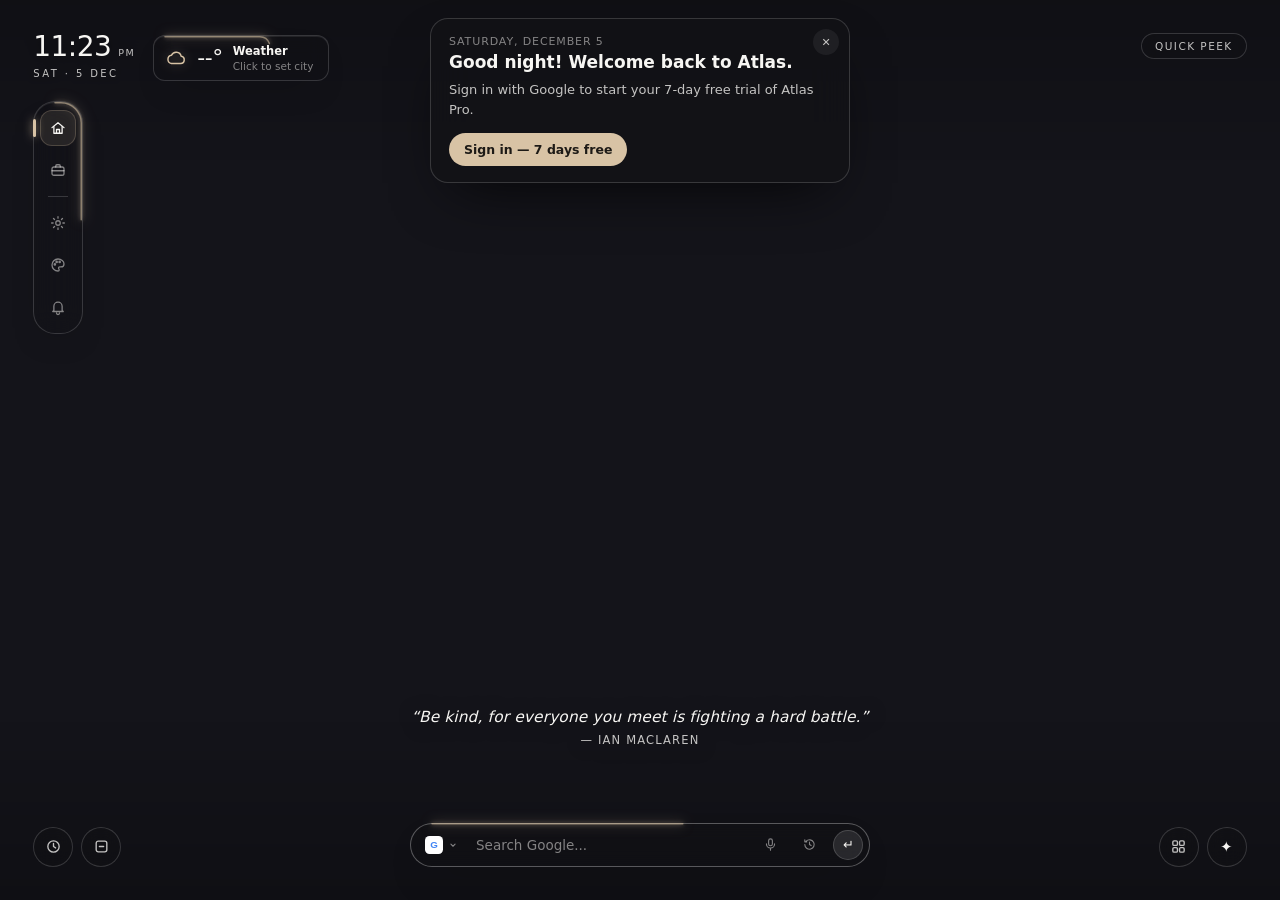
==== commit 1b280d3b: "Add Atlas Pro features and upgrade prompts - Implemented private space restrictions for non-Pro user" ====
--- a/extension/index.html
+++ b/extension/index.html
@@ -7,12 +7,13 @@
     <link rel="stylesheet" href="style.css" />
   </head>
   <body>
-    <!-- LIVE WALLPAPER (two layers for crossfade) -->
+    <!-- WALLPAPER (two layers each for crossfades; see app.js) -->
     <div class="wallpaper">
-      <video class="wp-layer is-active" id="videoA" muted loop playsinline preload="auto"></video>
-      <video class="wp-layer" id="videoB" muted loop playsinline preload="auto"></video>
-      <!-- custom backgrounds: an uploaded image, or a solid colour / gradient -->
-      <img class="wp-image" id="wpImage" alt="" />
+      <div class="wp-slot is-top"><video class="wp-layer is-active" id="videoA" muted loop playsinline preload="auto"></video></div>
+      <div class="wp-slot"><video class="wp-layer" id="videoB" muted loop playsinline preload="auto"></video></div>
+      <!-- images (online or uploaded), also two layers; a solid colour / gradient above -->
+      <div class="wp-slot is-img"><img class="wp-image" id="wpImage" alt="" referrerpolicy="no-referrer" /></div>
+      <div class="wp-slot is-img"><img class="wp-image" id="wpImageB" alt="" referrerpolicy="no-referrer" /></div>
       <div class="wp-fill" id="wpFill"></div>
       <div class="wp-veil"></div>
     </div>
@@ -235,7 +236,8 @@
     <script src="account.js"></script>
     <script src="sync.js"></script>
     <script src="customize.js"></script>
-    <script src="premium.js"></script>
+    <script src="library.js"></script>
+    <script src="pro.js"></script>
     <script src="app.js"></script>
     <script src="reminders.js"></script>
     <script src="zen.js"></script>
--- a/extension/style.css
+++ b/extension/style.css
@@ -54,7 +54,21 @@
 }
 
 /* ---------- wallpaper ---------- */
-.wallpaper { position: fixed; inset: 0; z-index: 0; background: #14141a; }
+.wallpaper { position: fixed; inset: 0; z-index: 0; overflow: hidden; background: #14141a; }
+
+/* each layer sits in a slot. The incoming one is raised on top (.is-top)
+   and settles in from a slight zoom while it fades in (app.js), so the old
+   one stays underneath until it's covered. Images sit above videos. */
+.wp-slot { position: absolute; inset: 0; z-index: 0; overflow: hidden; }
+.wp-slot.is-top { z-index: 1; }
+.wp-slot.is-img { z-index: 2; }
+.wp-slot.is-img.is-top { z-index: 3; }
+.wp-slot.is-entering { animation: wp-settle 1600ms cubic-bezier(0.22, 0.8, 0.24, 1) both; }
+.wp-slot.is-entering > .is-active { transition-duration: 1100ms; }
+@keyframes wp-settle {
+  from { transform: scale(1.06); }
+  to { transform: none; }
+}
 
 .wp-layer {
   position: absolute;
@@ -82,7 +96,35 @@
   pointer-events: none;
   transition: opacity 900ms var(--ease);
 }
-.wp-image { object-fit: cover; object-position: center; }
+.wp-image {
+  object-fit: cover;
+  object-position: center;
+  transition: opacity 900ms var(--ease), filter 1000ms var(--ease), scale 1000ms var(--ease);
+}
+/* the small preview of an online image, until the full one sharpens it */
+.wp-image.is-preview { filter: blur(22px) saturate(1.15); scale: 1.08; }
+.wp-fill { z-index: 4; }
+
+/* a thin line of light along the top while a wallpaper is on its way */
+.wallpaper::before {
+  content: "";
+  position: absolute;
+  top: 0;
+  left: 0;
+  right: 0;
+  z-index: 7;
+  height: 2px;
+  background: linear-gradient(90deg, transparent, rgba(var(--accent-rgb), 0.95), transparent) no-repeat;
+  background-size: 35% 100%;
+  opacity: 0;
+  pointer-events: none;
+  transition: opacity 400ms var(--ease);
+}
+.wallpaper.is-loading::before { opacity: 1; animation: wp-loading 1.3s ease-in-out infinite; }
+@keyframes wp-loading {
+  from { background-position: -60% 0; }
+  to { background-position: 160% 0; }
+}
 .wp-image.is-active,
 .wp-fill.is-active { opacity: 1; }
 
@@ -91,6 +133,7 @@
 .wp-veil {
   position: absolute;
   inset: 0;
+  z-index: 5;
   background-image: linear-gradient(
     180deg,
     rgba(0, 0, 0, 0.2) 0%,
@@ -3418,6 +3461,7 @@
   content: "";
   position: absolute;
   inset: 0;
+  z-index: 6;
   background: #000;
   opacity: max(var(--min-dim, 0), var(--focus-dim, 0));
   pointer-events: none;
@@ -4102,8 +4146,101 @@
 .cz-pwp.is-locked img { filter: saturate(0.7) brightness(0.8); }
 .cz-pwp-name { position: absolute; left: 8px; right: 8px; bottom: 6px; z-index: 1; overflow: hidden; font-size: 11.5px; font-weight: 600; text-align: left; text-overflow: ellipsis; white-space: nowrap; }
 .cz-pwp-new { position: absolute; top: 6px; left: 6px; z-index: 1; padding: 1px 6px; border-radius: 999px; background: var(--accent); color: var(--on-accent); font-size: 9.5px; font-weight: 700; letter-spacing: 0.06em; text-transform: uppercase; }
-.cz-pwp-lock { position: absolute; top: 5px; right: 6px; z-index: 1; font-size: 12px; }
-.cz-pwp-msg:empty { display: none; }
+.cz-pwp-lock { position: absolute; top: 7px; right: 36px; z-index: 1; font-size: 12px; }
+.cz-pwp:focus-within { border-color: var(--line-hi); }
+/* the whole card picks; the star sits above it */
+.cz-pwp-hit { position: absolute; inset: 0; z-index: 3; padding: 0; border: 0; background: transparent; cursor: pointer; }
+.cz-pwp-hit:focus-visible { outline: 2px solid var(--accent); outline-offset: -2px; border-radius: inherit; }
+.cz-pwp-fav {
+  position: absolute;
+  top: 5px;
+  right: 5px;
+  z-index: 4;
+  display: grid;
+  place-items: center;
+  width: 26px;
+  height: 26px;
+  padding: 0;
+  border: 1px solid rgba(255, 255, 255, 0.18);
+  border-radius: 50%;
+  background: rgba(10, 10, 14, 0.45);
+  -webkit-backdrop-filter: blur(8px);
+  backdrop-filter: blur(8px);
+  color: #fff;
+  font: inherit;
+  font-size: 14px;
+  line-height: 1;
+  cursor: pointer;
+  opacity: 0;
+  transform: scale(0.85);
+  transition: opacity 200ms var(--ease), transform 200ms var(--ease), background 200ms var(--ease), color 200ms var(--ease);
+}
+.cz-pwp:hover .cz-pwp-fav,
+.cz-pwp-fav:focus-visible,
+.cz-pwp.is-fav .cz-pwp-fav { opacity: 1; transform: none; }
+.cz-pwp-fav:hover { background: rgba(10, 10, 14, 0.7); }
+.cz-pwp.is-fav .cz-pwp-fav { border-color: transparent; background: var(--accent); color: var(--on-accent); }
+.cz-pwp-fav.is-pop { animation: cz-fav-pop 420ms cubic-bezier(0.3, 1.6, 0.5, 1); }
+@keyframes cz-fav-pop {
+  0% { transform: scale(0.7); }
+  55% { transform: scale(1.25); }
+  100% { transform: scale(1); }
+}
+.cz-pwp { transition: border-color 240ms var(--ease), box-shadow 240ms var(--ease), transform 240ms var(--ease); }
+.cz-pwp:active { transform: scale(0.97); }
+/* the picked card spins until its wallpaper is on screen (app.js) */
+.cz-pwp.is-loading::before {
+  content: "";
+  position: absolute;
+  top: 50%;
+  left: 50%;
+  z-index: 5;
+  width: 22px;
+  height: 22px;
+  margin: -11px 0 0 -11px;
+  border: 2px solid rgba(255, 255, 255, 0.25);
+  border-top-color: #fff;
+  border-radius: 50%;
+  animation: cz-spin 700ms linear infinite;
+}
+.cz-pwp.is-loading img { filter: brightness(0.6); }
+@keyframes cz-spin { to { transform: rotate(360deg); } }
+
+/* the online library's filters (library.js), same look as .cz-seg */
+/* one row that scrolls sideways, fading out at the edges */
+.cz-lib-chips {
+  position: relative;
+  display: flex;
+  gap: 6px;
+  margin: 0 -2px 8px;
+  padding: 2px;
+  overflow-x: auto;
+  scrollbar-width: none;
+  --fade-l: 18px;
+  --fade-r: 26px;
+  -webkit-mask-image: linear-gradient(90deg, transparent 0, #000 var(--fade-l), #000 calc(100% - var(--fade-r)), transparent);
+  mask-image: linear-gradient(90deg, transparent 0, #000 var(--fade-l), #000 calc(100% - var(--fade-r)), transparent);
+}
+.cz-lib-chips.at-start { --fade-l: 0px; }
+.cz-lib-chips.at-end { --fade-r: 0px; }
+.cz-lib-chips::-webkit-scrollbar { display: none; }
+.cz-lib-chip {
+  flex: none;
+  white-space: nowrap;
+  transition: color 180ms var(--ease), background 180ms var(--ease), border-color 180ms var(--ease);
+  padding: 5px 12px;
+  border: 1px solid var(--line);
+  border-radius: 999px;
+  background: rgba(255, 255, 255, 0.04);
+  color: var(--ink-faint);
+  font: inherit;
+  font-size: 11.5px;
+  cursor: pointer;
+}
+.cz-lib-chip:hover { color: var(--ink); }
+.cz-lib-chip.is-on { border-color: transparent; background: rgba(var(--accent-rgb), 0.28); color: var(--ink); }
+.cz-lib-chips + .cz-text { margin-bottom: 10px; }
+.cz-group .cz-note a { color: var(--accent); }
 
 /* writing a quote right on the new tab (quote.js) */
 .quote.is-adding .quote-tools { opacity: 1; }
@@ -4549,3 +4686,84 @@
 .qt-log-head strong { color: var(--accent); font-size: 13px; }
 .qt-log-head small { font-size: 10.5px; color: var(--ink-faint); }
 .qt-log-ver ul { margin: 6px 0 0; padding-left: 16px; font-size: 12px; line-height: 1.55; color: var(--ink-soft); }
+
+/* ---------- Atlas Pro (pro.js) ----------
+   locked choices in Customize, the upgrade box and the welcome card */
+.cz-preset.is-locked, .cz-cur.is-locked { position: relative; }
+.cz-preset.is-locked .cz-dot, .cz-cur.is-locked .cz-cur-pics { opacity: 0.55; }
+.cz-lock { position: absolute; top: 3px; right: 4px; font-size: 9px; line-height: 1; }
+
+.pro-modal { position: fixed; inset: 0; z-index: 70; display: grid; place-items: center; padding: 16px; }
+.pro-backdrop { position: absolute; inset: 0; background: rgba(10, 10, 14, 0.5); backdrop-filter: blur(4px); }
+.pro-panel {
+  position: relative;
+  width: min(400px, 100%);
+  max-height: calc(100vh - 32px);
+  overflow: auto;
+  padding: 18px 18px 16px;
+  border: 1px solid var(--line);
+  border-radius: var(--r-lg);
+  background: rgba(var(--glass-rgb), 0.82);
+  backdrop-filter: blur(calc(20px * var(--blur-k))) saturate(1.06);
+  box-shadow: 0 30px 70px -26px rgba(0, 0, 0, 0.82);
+  color: var(--ink);
+  animation: rise 200ms var(--ease) both;
+}
+.pro-head { display: flex; align-items: center; gap: 10px; }
+.pro-tag { padding: 2px 7px; border-radius: 999px; background: var(--accent); color: var(--on-accent); font-size: 9.5px; font-weight: 700; letter-spacing: 0.12em; }
+.pro-title { flex: 1; margin: 0; font-size: 16px; font-weight: 600; }
+.pro-x {
+  width: 26px; height: 26px; flex: 0 0 auto;
+  border: 0; border-radius: 50%;
+  background: rgba(255, 255, 255, 0.06); color: var(--ink-soft);
+  font: inherit; font-size: 11px; cursor: pointer;
+}
+.pro-x:hover { background: rgba(255, 255, 255, 0.14); color: var(--ink); }
+.pro-text { margin: 12px 0 0; font-size: 13px; line-height: 1.5; color: var(--ink-soft); }
+.pro-sub { margin: 10px 0 0; font-size: 12px; color: var(--accent); }
+.pro-perks { margin: 12px 0 0; padding: 0; list-style: none; display: grid; gap: 6px; font-size: 12.5px; color: var(--ink-soft); }
+.pro-perks li { display: flex; gap: 8px; }
+.pro-perks li::before { content: "✓"; color: var(--accent); font-weight: 700; }
+.pro-btns { display: flex; flex-wrap: wrap; gap: 8px; margin-top: 14px; }
+.pro-btn {
+  padding: 8px 14px;
+  border: 1px solid var(--line-hi);
+  border-radius: 999px;
+  background: rgba(255, 255, 255, 0.06);
+  color: var(--ink);
+  font: inherit; font-size: 12.5px; font-weight: 600;
+  cursor: pointer;
+}
+.pro-btn:hover { background: rgba(255, 255, 255, 0.12); }
+.pro-btn:disabled { opacity: 0.6; cursor: default; }
+.pro-btn.is-primary { border-color: transparent; background: var(--accent); color: var(--on-accent); }
+.pro-btn.is-primary:hover { filter: brightness(1.06); }
+.pro-btn.is-quiet { border-color: transparent; background: none; color: var(--ink-faint); }
+.pro-err { margin: 10px 0 0; font-size: 12px; color: #ff9b9b; }
+
+.pro-welcome {
+  position: fixed;
+  top: 18px;
+  left: 50%;
+  z-index: 70;
+  width: min(420px, calc(100vw - 32px));
+  padding: 16px 18px;
+  border: 1px solid var(--line);
+  border-radius: var(--r-lg);
+  background: rgba(var(--glass-rgb), 0.78);
+  backdrop-filter: blur(calc(20px * var(--blur-k))) saturate(1.06);
+  box-shadow: 0 24px 60px -24px rgba(0, 0, 0, 0.8);
+  color: var(--ink);
+  transform: translateX(-50%);
+  animation: pro-in 320ms var(--ease) both;
+}
+.pro-welcome.is-leaving { animation: pro-out 240ms var(--ease) both; }
+.pro-welcome .pro-x { position: absolute; top: 10px; right: 10px; }
+.pro-welcome-date { margin: 0; font-size: 11px; letter-spacing: 0.08em; text-transform: uppercase; color: var(--ink-faint); }
+.pro-welcome-title { margin: 4px 28px 0 0; font-size: 17px; font-weight: 600; }
+.pro-welcome .pro-text { margin-top: 8px; }
+@keyframes pro-in { from { opacity: 0; transform: translate(-50%, -12px); } to { opacity: 1; transform: translate(-50%, 0); } }
+@keyframes pro-out { to { opacity: 0; transform: translate(-50%, -12px); } }
+@media (prefers-reduced-motion: reduce) {
+  .pro-panel, .pro-welcome, .pro-welcome.is-leaving { animation: none; }
+}
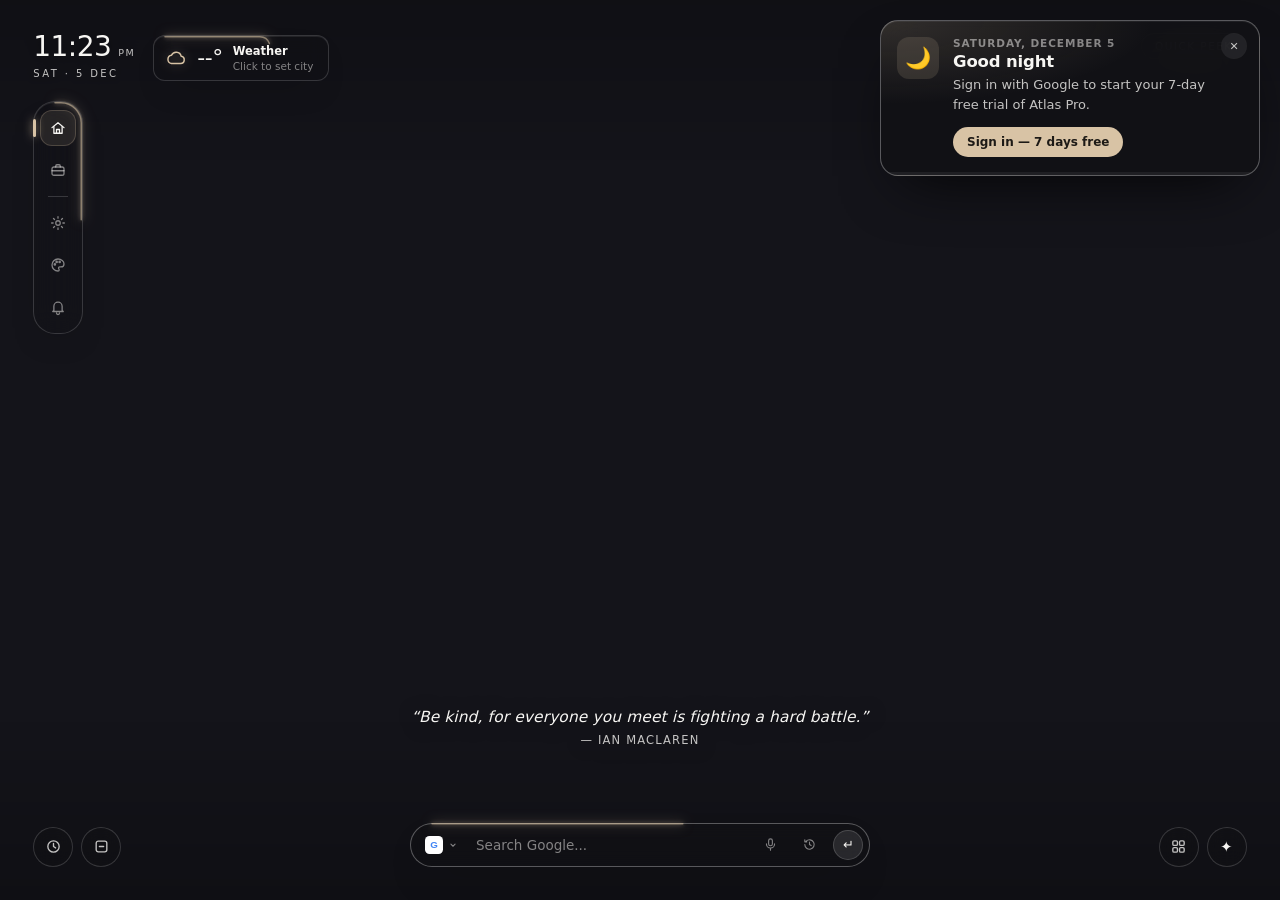
==== commit 963300a9: "Add refunds and terms pages, and implement site-wide styles - Created a new refunds page with refund" ====
--- a/extension/index.html
+++ b/extension/index.html
@@ -249,5 +249,6 @@
     <script src="quicktools.js"></script>
     <script src="stats.js"></script>
     <script src="translate.js"></script>
+    <script src="tour.js"></script>
   </body>
 </html>
--- a/extension/style.css
+++ b/extension/style.css
@@ -427,7 +427,7 @@
   overflow-y: auto;
   overscroll-behavior: contain;
   scrollbar-width: thin;
-  scrollbar-color: rgba(255, 255, 255, 0.22) transparent;
+  scrollbar-color: rgba(var(--accent-rgb), 0.22) transparent;
 }
 .app {
   position: relative;
@@ -998,7 +998,7 @@
   overflow-y: auto;
   overscroll-behavior: contain;
   scrollbar-width: thin;
-  scrollbar-color: rgba(255, 255, 255, 0.28) transparent;
+  scrollbar-color: rgba(var(--accent-rgb), 0.28) transparent;
   animation: menu-in 200ms var(--ease) both;
 }
 .wp-menu::-webkit-scrollbar { width: 6px; }
@@ -1571,7 +1571,7 @@
   overscroll-behavior: contain;
   padding: 6px;
   scrollbar-width: thin;
-  scrollbar-color: rgba(255, 255, 255, 0.28) transparent;
+  scrollbar-color: rgba(var(--accent-rgb), 0.28) transparent;
 }
 .cc-results::-webkit-scrollbar { width: 6px; }
 .cc-results::-webkit-scrollbar-track { background: transparent; }
@@ -2289,7 +2289,7 @@
   overscroll-behavior: contain;
   padding: 6px 16px 16px;
   scrollbar-width: thin;
-  scrollbar-color: rgba(255, 255, 255, 0.22) transparent;
+  scrollbar-color: rgba(var(--accent-rgb), 0.22) transparent;
 }
 .cz-group { padding: 12px 0 4px; }
 .cz-group + .cz-group { border-top: 1px solid rgba(255, 255, 255, 0.06); }
@@ -4694,36 +4694,115 @@
 .cz-lock { position: absolute; top: 3px; right: 4px; font-size: 9px; line-height: 1; }
 
 .pro-modal { position: fixed; inset: 0; z-index: 70; display: grid; place-items: center; padding: 16px; }
-.pro-backdrop { position: absolute; inset: 0; background: rgba(10, 10, 14, 0.5); backdrop-filter: blur(4px); }
+.pro-backdrop { position: absolute; inset: 0; background: rgba(8, 8, 12, 0.62); backdrop-filter: blur(10px) saturate(0.9); animation: pro-fade 200ms var(--ease) both; }
 .pro-panel {
   position: relative;
-  width: min(400px, 100%);
+  width: min(440px, 100%);
   max-height: calc(100vh - 32px);
   overflow: auto;
-  padding: 18px 18px 16px;
-  border: 1px solid var(--line);
-  border-radius: var(--r-lg);
-  background: rgba(var(--glass-rgb), 0.82);
-  backdrop-filter: blur(calc(20px * var(--blur-k))) saturate(1.06);
-  box-shadow: 0 30px 70px -26px rgba(0, 0, 0, 0.82);
-  color: var(--ink);
-  animation: rise 200ms var(--ease) both;
-}
+  padding: 26px 24px 20px;
+  border: 1px solid var(--line-hi);
+  border-radius: calc(22px * var(--radius-k));
+  background:
+    radial-gradient(120% 70% at 50% -10%, rgba(var(--accent-rgb), 0.22), transparent 62%),
+    rgba(var(--glass-rgb), 0.9);
+  backdrop-filter: blur(calc(24px * var(--blur-k))) saturate(1.1);
+  box-shadow: 0 40px 90px -30px rgba(0, 0, 0, 0.9), inset 0 1px 0 rgba(255, 255, 255, 0.06);
+  color: var(--ink);
+  animation: pro-pop 260ms var(--ease) both;
+}
+.pro-modal.is-leaving .pro-panel { animation: pro-drop 180ms var(--ease) both; }
+.pro-modal.is-leaving .pro-backdrop { animation: pro-fade 180ms var(--ease) reverse both; }
+.pro-panel > .pro-x { position: absolute; top: 14px; right: 14px; }
+.pro-hero { text-align: center; padding: 4px 8px 0; }
+.pro-tag {
+  display: inline-block;
+  padding: 4px 10px;
+  border-radius: 999px;
+  background: linear-gradient(135deg, rgba(var(--accent-rgb), 1), rgba(var(--accent-rgb), 0.7));
+  color: var(--on-accent);
+  font-size: 10px; font-weight: 800; letter-spacing: 0.16em;
+  box-shadow: 0 6px 18px -6px rgba(var(--accent-rgb), 0.7);
+}
+.pro-title { margin: 12px 0 0; font-size: 22px; line-height: 1.2; font-weight: 650; letter-spacing: -0.01em; }
 .pro-head { display: flex; align-items: center; gap: 10px; }
-.pro-tag { padding: 2px 7px; border-radius: 999px; background: var(--accent); color: var(--on-accent); font-size: 9.5px; font-weight: 700; letter-spacing: 0.12em; }
-.pro-title { flex: 1; margin: 0; font-size: 16px; font-weight: 600; }
 .pro-x {
-  width: 26px; height: 26px; flex: 0 0 auto;
+  width: 30px; height: 30px; flex: 0 0 auto;
   border: 0; border-radius: 50%;
-  background: rgba(255, 255, 255, 0.06); color: var(--ink-soft);
-  font: inherit; font-size: 11px; cursor: pointer;
-}
-.pro-x:hover { background: rgba(255, 255, 255, 0.14); color: var(--ink); }
-.pro-text { margin: 12px 0 0; font-size: 13px; line-height: 1.5; color: var(--ink-soft); }
+  background: rgba(255, 255, 255, 0.07); color: var(--ink-soft);
+  font: inherit; font-size: 12px; cursor: pointer;
+  transition: background 150ms, color 150ms;
+}
+.pro-x:hover { background: rgba(255, 255, 255, 0.15); color: var(--ink); }
+.pro-text { margin: 8px 0 0; font-size: 13.5px; line-height: 1.55; color: var(--ink-soft); }
+.pro-pill {
+  display: inline-block; margin: 12px 0 0; padding: 5px 12px;
+  border-radius: 999px; background: rgba(var(--accent-rgb), 0.14);
+  color: var(--accent); font-size: 12px; font-weight: 600;
+}
+.pro-pill.is-warn { background: rgba(255, 170, 120, 0.14); color: #ffb38a; }
 .pro-sub { margin: 10px 0 0; font-size: 12px; color: var(--accent); }
-.pro-perks { margin: 12px 0 0; padding: 0; list-style: none; display: grid; gap: 6px; font-size: 12.5px; color: var(--ink-soft); }
-.pro-perks li { display: flex; gap: 8px; }
-.pro-perks li::before { content: "✓"; color: var(--accent); font-weight: 700; }
+
+.pro-perks { margin: 20px 0 0; padding: 0; list-style: none; display: grid; gap: 4px; }
+.pro-perks li { display: flex; align-items: center; gap: 12px; padding: 7px 8px; border-radius: var(--r-sm); }
+.pro-perks li:hover { background: rgba(255, 255, 255, 0.035); }
+.pro-perks b { display: block; font-size: 13.5px; font-weight: 600; color: var(--ink); }
+.pro-perks small { display: block; margin-top: 1px; font-size: 12px; color: var(--ink-faint); }
+.pro-ico {
+  flex: 0 0 auto; display: grid; place-items: center;
+  width: 34px; height: 34px; border-radius: 10px;
+  background: rgba(var(--accent-rgb), 0.13); color: var(--accent);
+}
+.pro-ico svg { width: 18px; height: 18px; }
+
+.pro-plans { display: grid; gap: 8px; margin-top: 18px; }
+.pro-plans[hidden] { display: none; }
+.pro-plan {
+  position: relative;
+  display: flex; align-items: center; gap: 12px;
+  width: 100%; padding: 13px 14px;
+  border: 1.5px solid var(--line);
+  border-radius: var(--r-md);
+  background: rgba(255, 255, 255, 0.03);
+  color: var(--ink); font: inherit; text-align: left;
+  cursor: pointer;
+  transition: border-color 150ms, background 150ms;
+}
+.pro-plan:hover { border-color: var(--line-hi); background: rgba(255, 255, 255, 0.06); }
+.pro-plan.is-on { border-color: var(--accent); background: rgba(var(--accent-rgb), 0.1); }
+.pro-plan-radio {
+  flex: 0 0 auto; width: 18px; height: 18px; border-radius: 50%;
+  border: 1.5px solid var(--line-hi); transition: border 150ms;
+}
+.pro-plan.is-on .pro-plan-radio { border: 5px solid var(--accent); }
+.pro-plan-body { flex: 1; min-width: 0; display: grid; }
+.pro-plan-name { font-size: 14px; font-weight: 650; }
+.pro-plan-note { font-size: 12px; color: var(--ink-faint); }
+.pro-plan-price { font-size: 17px; font-weight: 700; font-variant-numeric: tabular-nums; }
+.pro-plan-badge {
+  position: absolute; top: -9px; right: 12px;
+  padding: 2px 8px; border-radius: 999px;
+  background: #3ecf8e; color: #062a1a;
+  font-size: 10.5px; font-weight: 800; letter-spacing: 0.04em;
+}
+.pro-plan-badge[hidden] { display: none; }
+
+.pro-cta {
+  display: block; width: 100%; margin-top: 16px; padding: 13px 18px;
+  border: 0; border-radius: var(--r-md);
+  background: linear-gradient(180deg, rgba(var(--accent-rgb), 1), rgba(var(--accent-rgb), 0.86));
+  color: var(--on-accent);
+  font: inherit; font-size: 14.5px; font-weight: 700;
+  cursor: pointer;
+  box-shadow: 0 12px 28px -12px rgba(var(--accent-rgb), 0.75), inset 0 1px 0 rgba(255, 255, 255, 0.3);
+  transition: transform 120ms, filter 150ms;
+}
+.pro-cta:hover { filter: brightness(1.06); }
+.pro-cta:active { transform: translateY(1px); }
+.pro-cta:disabled { opacity: 0.7; cursor: progress; }
+.pro-cta:focus-visible, .pro-plan:focus-visible, .pro-btn:focus-visible, .pro-x:focus-visible { outline: 2px solid var(--accent); outline-offset: 2px; }
+.pro-fine { margin: 12px 0 0; text-align: center; font-size: 11.5px; color: var(--ink-faint); }
+
 .pro-btns { display: flex; flex-wrap: wrap; gap: 8px; margin-top: 14px; }
 .pro-btn {
   padding: 8px 14px;
@@ -4739,31 +4818,170 @@
 .pro-btn.is-primary { border-color: transparent; background: var(--accent); color: var(--on-accent); }
 .pro-btn.is-primary:hover { filter: brightness(1.06); }
 .pro-btn.is-quiet { border-color: transparent; background: none; color: var(--ink-faint); }
-.pro-err { margin: 10px 0 0; font-size: 12px; color: #ff9b9b; }
-
+.pro-err { margin: 10px 0 0; font-size: 12.5px; color: #ff9b9b; text-align: center; }
+
+/* after checkout: "confirming" toast and the success screen */
+.pro-toast {
+  position: fixed; left: 50%; bottom: 28px; z-index: 72;
+  display: flex; align-items: center; flex-wrap: wrap; gap: 12px;
+  width: min(420px, calc(100vw - 32px));
+  padding: 14px 16px;
+  border: 1px solid var(--line-hi);
+  border-radius: var(--r-lg);
+  background: rgba(var(--glass-rgb), 0.92);
+  backdrop-filter: blur(calc(20px * var(--blur-k)));
+  box-shadow: 0 24px 60px -24px rgba(0, 0, 0, 0.85);
+  color: var(--ink);
+  transform: translateX(-50%);
+  animation: pro-up 260ms var(--ease) both;
+}
+.pro-toast.is-leaving { animation: pro-up 220ms var(--ease) reverse both; }
+.pro-toast-body { flex: 1; min-width: 0; display: grid; gap: 2px; }
+.pro-toast-body b { font-size: 13.5px; }
+.pro-toast-body span { font-size: 12.5px; color: var(--ink-faint); }
+.pro-toast-ico { display: grid; place-items: center; width: 30px; height: 30px; border-radius: 50%; background: rgba(var(--accent-rgb), 0.15); color: var(--accent); }
+.pro-toast-ico svg { width: 17px; height: 17px; }
+.pro-toast-acts { display: flex; gap: 6px; width: 100%; justify-content: flex-end; }
+.pro-spin {
+  flex: 0 0 auto; width: 22px; height: 22px; border-radius: 50%;
+  border: 2.5px solid rgba(var(--accent-rgb), 0.25); border-top-color: var(--accent);
+  animation: pro-spin 800ms linear infinite;
+}
+.pro-done { text-align: center; padding-top: 34px; }
+.pro-done-ico {
+  display: grid; place-items: center; margin: 0 auto;
+  width: 72px; height: 72px; border-radius: 50%;
+  background: rgba(62, 207, 142, 0.14); color: #3ecf8e;
+  box-shadow: 0 0 0 10px rgba(62, 207, 142, 0.06);
+  animation: pro-pop 420ms var(--ease) both;
+}
+.pro-done-ico svg { width: 36px; height: 36px; stroke-width: 2.2; }
+.pro-done .pro-cta { margin-top: 22px; }
+
+@keyframes pro-pop { from { opacity: 0; transform: translateY(10px) scale(0.97); } to { opacity: 1; transform: none; } }
+@keyframes pro-drop { to { opacity: 0; transform: translateY(6px) scale(0.98); } }
+@keyframes pro-fade { from { opacity: 0; } to { opacity: 1; } }
+@keyframes pro-up { from { opacity: 0; transform: translate(-50%, 14px); } to { opacity: 1; transform: translate(-50%, 0); } }
+@keyframes pro-spin { to { transform: rotate(360deg); } }
+
+/* welcome toast: top right, slides in, 5 s bar, slides out */
 .pro-welcome {
   position: fixed;
-  top: 18px;
-  left: 50%;
+  top: 20px;
+  right: 20px;
   z-index: 70;
-  width: min(420px, calc(100vw - 32px));
-  padding: 16px 18px;
-  border: 1px solid var(--line);
+  display: flex;
+  align-items: flex-start;
+  gap: 14px;
+  width: min(380px, calc(100vw - 32px));
+  padding: 16px 16px 18px;
+  overflow: hidden;
+  border: 1px solid var(--line-hi);
   border-radius: var(--r-lg);
-  background: rgba(var(--glass-rgb), 0.78);
-  backdrop-filter: blur(calc(20px * var(--blur-k))) saturate(1.06);
-  box-shadow: 0 24px 60px -24px rgba(0, 0, 0, 0.8);
-  color: var(--ink);
-  transform: translateX(-50%);
-  animation: pro-in 320ms var(--ease) both;
-}
-.pro-welcome.is-leaving { animation: pro-out 240ms var(--ease) both; }
-.pro-welcome .pro-x { position: absolute; top: 10px; right: 10px; }
-.pro-welcome-date { margin: 0; font-size: 11px; letter-spacing: 0.08em; text-transform: uppercase; color: var(--ink-faint); }
-.pro-welcome-title { margin: 4px 28px 0 0; font-size: 17px; font-weight: 600; }
-.pro-welcome .pro-text { margin-top: 8px; }
-@keyframes pro-in { from { opacity: 0; transform: translate(-50%, -12px); } to { opacity: 1; transform: translate(-50%, 0); } }
-@keyframes pro-out { to { opacity: 0; transform: translate(-50%, -12px); } }
+  background:
+    radial-gradient(120% 90% at 0% 0%, rgba(var(--accent-rgb), 0.16), transparent 60%),
+    rgba(var(--glass-rgb), 0.86);
+  backdrop-filter: blur(calc(22px * var(--blur-k))) saturate(1.1);
+  box-shadow: 0 24px 60px -24px rgba(0, 0, 0, 0.85), inset 0 1px 0 rgba(255, 255, 255, 0.06);
+  color: var(--ink);
+  animation: pw-in 520ms cubic-bezier(0.16, 1, 0.3, 1) both;
+}
+.pro-welcome.is-leaving { animation: pw-out 320ms cubic-bezier(0.7, 0, 0.84, 0) both; }
+.pw-emoji {
+  flex: 0 0 auto; display: grid; place-items: center;
+  width: 42px; height: 42px; border-radius: 12px;
+  background: rgba(var(--accent-rgb), 0.14);
+  font-size: 21px;
+  animation: pw-wave 1.2s ease 500ms both;
+}
+.pw-body { flex: 1; min-width: 0; }
+.pro-welcome .pro-x { flex: 0 0 auto; width: 26px; height: 26px; margin: -4px -4px 0 0; font-size: 11px; }
+.pro-welcome-date { display: flex; align-items: center; gap: 8px; margin: 0; font-size: 10.5px; font-weight: 600; letter-spacing: 0.09em; text-transform: uppercase; color: var(--ink-faint); }
+.pw-badge { padding: 1px 7px; border-radius: 999px; background: rgba(var(--accent-rgb), 0.18); color: var(--accent); letter-spacing: 0.04em; text-transform: none; }
+.pro-welcome-title { margin: 3px 0 0; font-size: 16.5px; font-weight: 650; letter-spacing: -0.01em; }
+.pro-welcome .pro-text { margin-top: 4px; font-size: 13px; }
+.pro-welcome .pro-btns { margin-top: 12px; }
+.pro-welcome .pro-btn { padding: 7px 13px; font-size: 12px; }
+.pro-welcome .pro-btn.is-quiet { color: var(--ink-soft); }
+.pro-welcome .pro-btn.is-quiet:hover { color: var(--ink); background: rgba(255, 255, 255, 0.06); }
+.pw-track { position: absolute; left: 0; right: 0; bottom: 0; height: 3px; background: rgba(255, 255, 255, 0.06); }
+.pw-bar {
+  display: block; height: 100%;
+  background: linear-gradient(90deg, rgba(var(--accent-rgb), 0.6), var(--accent));
+  transform-origin: left;
+  animation: pw-drain linear 520ms both; /* duration set from pro.js */
+}
+.pro-welcome.is-paused .pw-bar { animation-play-state: paused; }
+@keyframes pw-in { from { opacity: 0; transform: translateX(calc(100% + 40px)); } to { opacity: 1; transform: none; } }
+@keyframes pw-out { to { opacity: 0; transform: translateX(calc(100% + 40px)); } }
+@keyframes pw-drain { from { transform: scaleX(1); } to { transform: scaleX(0); } }
+@keyframes pw-wave { 0%, 100% { transform: rotate(0); } 20% { transform: rotate(-12deg); } 40% { transform: rotate(10deg); } 60% { transform: rotate(-6deg); } 80% { transform: rotate(4deg); } }
+
+/* ---------- guided tour (tour.js) ---------- */
+.tour { position: fixed; inset: 0; z-index: 80; animation: pro-fade 260ms var(--ease) both; }
+.tour.is-leaving { animation: pro-fade 240ms var(--ease) reverse both; }
+.tour-block { position: absolute; inset: 0; }
+.tour-spot {
+  position: fixed;
+  border-radius: var(--r-md);
+  box-shadow: 0 0 0 9999px rgba(6, 6, 10, 0.68), 0 0 0 2px rgba(var(--accent-rgb), 0.9), 0 0 30px 4px rgba(var(--accent-rgb), 0.35);
+  pointer-events: none;
+  transition: left 380ms cubic-bezier(0.22, 1, 0.36, 1), top 380ms cubic-bezier(0.22, 1, 0.36, 1),
+    width 380ms cubic-bezier(0.22, 1, 0.36, 1), height 380ms cubic-bezier(0.22, 1, 0.36, 1);
+}
+.tour-spot::after {
+  content: ""; position: absolute; inset: -2px; border-radius: inherit;
+  border: 2px solid rgba(var(--accent-rgb), 0.7);
+  animation: tour-ping 1.8s ease-out infinite;
+}
+.tour-card {
+  position: fixed; left: 0; top: 0;
+  width: min(320px, calc(100vw - 32px));
+  padding: 16px 16px 14px;
+  border: 1px solid var(--line-hi);
+  border-radius: var(--r-lg);
+  background:
+    radial-gradient(120% 80% at 100% 0%, rgba(var(--accent-rgb), 0.14), transparent 60%),
+    rgba(var(--glass-rgb), 0.94);
+  backdrop-filter: blur(calc(22px * var(--blur-k)));
+  box-shadow: 0 30px 70px -28px rgba(0, 0, 0, 0.9);
+  color: var(--ink);
+  transition: transform 380ms cubic-bezier(0.22, 1, 0.36, 1);
+}
+.tour-card.is-swap .tour-title, .tour-card.is-swap .tour-text { animation: tour-text 320ms var(--ease) both; }
+.tour-top { display: flex; align-items: center; justify-content: space-between; }
+.tour-count { font-size: 11px; font-weight: 700; letter-spacing: 0.08em; text-transform: uppercase; color: var(--accent); }
+.tour-skip { border: 0; background: none; padding: 2px 4px; color: var(--ink-faint); font: inherit; font-size: 12px; cursor: pointer; }
+.tour-skip:hover { color: var(--ink); }
+.tour-title { margin: 8px 0 0; font-size: 16px; font-weight: 650; }
+.tour-text { margin: 5px 0 0; font-size: 13px; line-height: 1.55; color: var(--ink-soft); }
+.tour-foot { display: flex; align-items: center; justify-content: space-between; gap: 10px; margin-top: 14px; }
+.tour-dots { display: flex; gap: 5px; }
+.tour-dots i { width: 6px; height: 6px; border-radius: 999px; background: rgba(255, 255, 255, 0.18); transition: width 240ms var(--ease), background 240ms; }
+.tour-dots i.is-on { width: 18px; background: var(--accent); }
+.tour-nav { display: flex; gap: 6px; }
+.tour-btn {
+  padding: 7px 14px; border: 1px solid var(--line-hi); border-radius: 999px;
+  background: rgba(255, 255, 255, 0.06); color: var(--ink);
+  font: inherit; font-size: 12.5px; font-weight: 600; cursor: pointer;
+}
+.tour-btn:hover { background: rgba(255, 255, 255, 0.12); }
+.tour-btn.is-primary { border-color: transparent; background: var(--accent); color: var(--on-accent); }
+.tour-btn.is-primary:hover { filter: brightness(1.06); }
+.tour-btn[hidden] { display: none; }
+.tour-btn:focus-visible, .tour-skip:focus-visible { outline: 2px solid var(--accent); outline-offset: 2px; }
+@keyframes tour-ping { from { opacity: 0.9; transform: scale(1); } to { opacity: 0; transform: scale(1.08); } }
+@keyframes tour-text { from { opacity: 0; transform: translateY(4px); } }
+
+/* scrollbars follow the theme's accent everywhere (Chrome uses these
+   standard properties and ignores ::-webkit-scrollbar once they're set) */
+* { scrollbar-width: thin; scrollbar-color: rgba(var(--accent-rgb), 0.35) transparent; }
+*:hover { scrollbar-color: rgba(var(--accent-rgb), 0.6) transparent; }
+.pro-panel { scrollbar-gutter: stable; }
+
 @media (prefers-reduced-motion: reduce) {
-  .pro-panel, .pro-welcome, .pro-welcome.is-leaving { animation: none; }
-}
+  .pro-panel, .pro-welcome, .pro-welcome.is-leaving, .pro-backdrop, .pro-toast, .pro-done-ico, .pw-emoji, .tour, .tour-spot::after { animation: none; }
+  .tour-spot, .tour-card { transition: none; }
+  .pw-bar { animation-duration: 5000ms !important; } /* it's the countdown, not decoration */
+  .pro-spin { animation-duration: 2s; }
+}
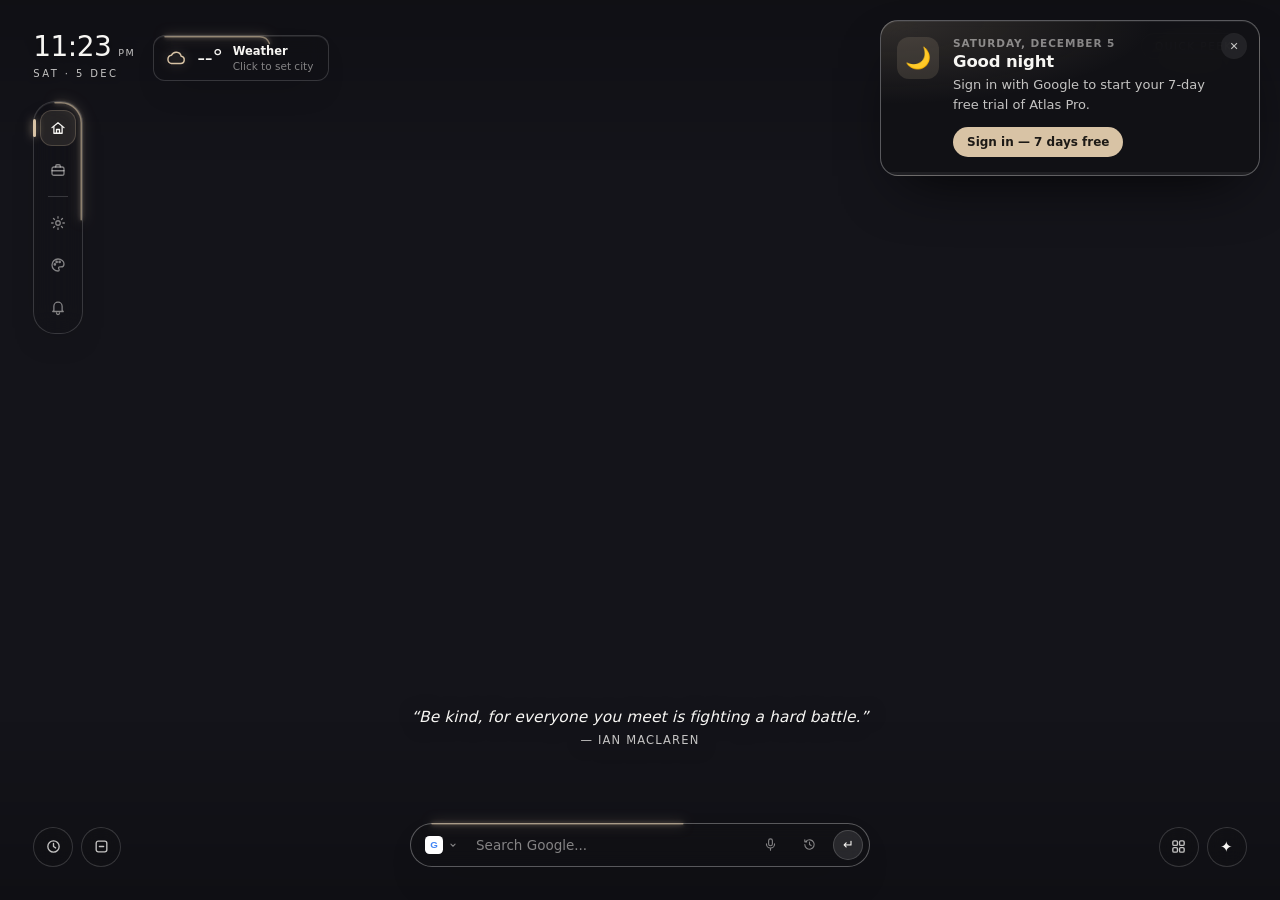
==== commit ea8d45ac: "feat: implement media protection to prevent saving and dragging of wallpapers and videos" ====
--- a/extension/index.html
+++ b/extension/index.html
@@ -9,8 +9,8 @@
   <body>
     <!-- WALLPAPER (two layers each for crossfades; see app.js) -->
     <div class="wallpaper">
-      <div class="wp-slot is-top"><video class="wp-layer is-active" id="videoA" muted loop playsinline preload="auto"></video></div>
-      <div class="wp-slot"><video class="wp-layer" id="videoB" muted loop playsinline preload="auto"></video></div>
+      <div class="wp-slot is-top"><video class="wp-layer is-active" id="videoA" muted loop playsinline preload="auto" disablepictureinpicture disableremoteplayback controlslist="nodownload noplaybackrate noremoteplayback"></video></div>
+      <div class="wp-slot"><video class="wp-layer" id="videoB" muted loop playsinline preload="auto" disablepictureinpicture disableremoteplayback controlslist="nodownload noplaybackrate noremoteplayback"></video></div>
       <!-- images (online or uploaded), also two layers; a solid colour / gradient above -->
       <div class="wp-slot is-img"><img class="wp-image" id="wpImage" alt="" referrerpolicy="no-referrer" /></div>
       <div class="wp-slot is-img"><img class="wp-image" id="wpImageB" alt="" referrerpolicy="no-referrer" /></div>
--- a/extension/style.css
+++ b/extension/style.css
@@ -55,6 +55,8 @@
 
 /* ---------- wallpaper ---------- */
 .wallpaper { position: fixed; inset: 0; z-index: 0; overflow: hidden; background: #14141a; }
+/* the wallpaper and library previews can't be dragged out or long-pressed to save */
+.wallpaper img, .wallpaper video, .cz-pwp img { -webkit-user-drag: none; user-select: none; -webkit-touch-callout: none; }
 
 /* each layer sits in a slot. The incoming one is raised on top (.is-top)
    and settles in from a slight zoom while it fades in (app.js), so the old
@@ -4691,7 +4693,38 @@
    locked choices in Customize, the upgrade box and the welcome card */
 .cz-preset.is-locked, .cz-cur.is-locked { position: relative; }
 .cz-preset.is-locked .cz-dot, .cz-cur.is-locked .cz-cur-pics { opacity: 0.55; }
+.cz-wp.is-locked { position: relative; opacity: 0.6; }
 .cz-lock { position: absolute; top: 3px; right: 4px; font-size: 9px; line-height: 1; }
+/* a whole group that is Pro (customize.js proGroup): dimmed, one click away */
+.cz-pro-wrap { position: relative; }
+.cz-pro-rows { opacity: 0.42; filter: saturate(0.5); pointer-events: none; user-select: none; }
+.cz-pro-cover {
+  position: absolute;
+  inset: -4px;
+  display: flex;
+  align-items: flex-start;
+  justify-content: flex-end;
+  padding: 0;
+  border: 1px dashed transparent;
+  border-radius: 12px;
+  background: transparent;
+  cursor: pointer;
+  transition: border-color 200ms var(--ease), background 200ms var(--ease);
+}
+.cz-pro-cover:hover { border-color: rgba(var(--accent-rgb), 0.45); background: rgba(var(--accent-rgb), 0.05); }
+.cz-pro-cover:focus-visible { outline: 2px solid var(--accent); outline-offset: 2px; }
+.cz-pro-badge {
+  margin: 6px;
+  padding: 3px 9px;
+  border-radius: 999px;
+  background: var(--accent);
+  color: var(--on-accent);
+  font-size: 10px;
+  font-weight: 700;
+  letter-spacing: 0.1em;
+  box-shadow: 0 6px 16px -8px rgba(0, 0, 0, 0.8);
+}
+.cz-tab.is-pro::after { content: "🔒"; margin-left: 4px; font-size: 9px; }
 
 .pro-modal { position: fixed; inset: 0; z-index: 70; display: grid; place-items: center; padding: 16px; }
 .pro-backdrop { position: absolute; inset: 0; background: rgba(8, 8, 12, 0.62); backdrop-filter: blur(10px) saturate(0.9); animation: pro-fade 200ms var(--ease) both; }
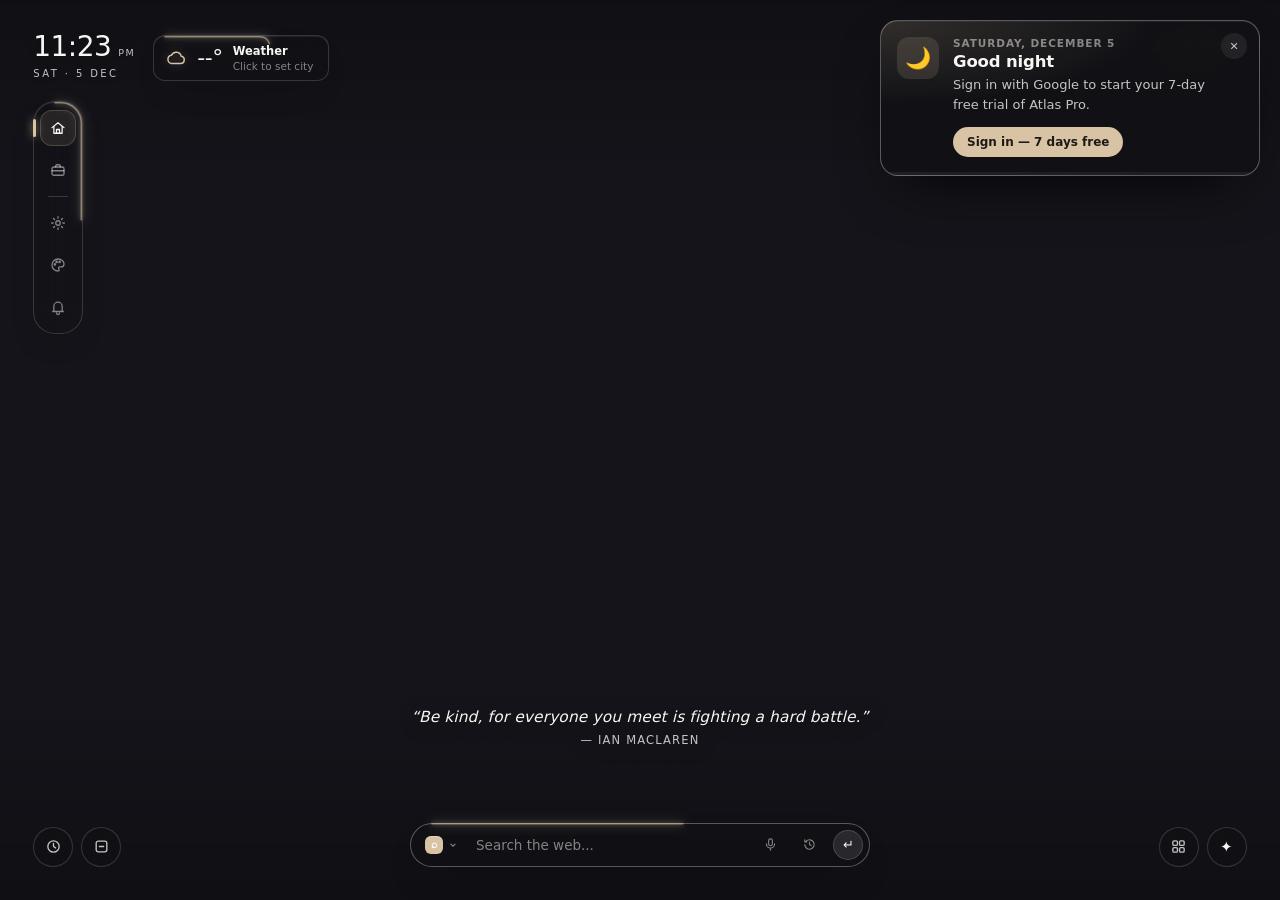
==== commit 12e45fb0: "Refactor stats dashboard: remove site tracking, update UI text, and simplify data collection - Remov" ====
--- a/extension/index.html
+++ b/extension/index.html
@@ -59,11 +59,11 @@
     <form class="search" id="search" autocomplete="off">
       <svg class="trace" aria-hidden="true"><rect class="trace-line" pathLength="100"/></svg>
       <!-- engine picker: shows the engine the next search goes to -->
-      <button type="button" class="search-engine" id="searchEngine" aria-haspopup="menu" aria-expanded="false" aria-label="Search engine: Google">
+      <button type="button" class="search-engine" id="searchEngine" aria-haspopup="menu" aria-expanded="false" aria-label="Search engine: Web">
         <span class="search-engine-icon" id="searchEngineIcon" aria-hidden="true"></span>
         <svg class="search-engine-caret" viewBox="0 0 24 24" width="10" height="10" fill="none" stroke="currentColor" stroke-width="2.6" stroke-linecap="round" stroke-linejoin="round" aria-hidden="true"><path d="m7 10 5 5 5-5"/></svg>
       </button>
-      <input id="q" type="text" placeholder="Search Google..." aria-label="Search Google" />
+      <input id="q" type="text" placeholder="Search the web..." aria-label="Search the web" />
       <!-- voice typing (Customize > Language) -->
       <button type="button" class="search-hist search-mic" id="searchMic" aria-pressed="false" aria-label="Search by voice" title="Search by voice" hidden>
         <svg viewBox="0 0 24 24" width="15" height="15" fill="none" stroke="currentColor" stroke-width="1.8" stroke-linecap="round" stroke-linejoin="round"><rect x="9" y="3" width="6" height="11" rx="3"/><path d="M5.5 11a6.5 6.5 0 0 0 13 0M12 17.5V21"/></svg>
@@ -77,38 +77,6 @@
     <!-- search bar pop-ups (outside the bar, so its blur doesn't clip them) -->
     <div class="sx-menu" id="engineMenu" role="menu" aria-label="Search engines" hidden></div>
     <div class="sx-hist" id="histPanel" role="dialog" aria-label="Search history" hidden></div>
-
-    <!-- NOW PLAYING (bottom left, above the wallpaper toggle) -->
-    <section class="media" id="media" aria-label="Now playing" hidden>
-      <button type="button" class="media-top" id="mediaOpen">
-        <span class="media-art">
-          <img id="mediaImg" alt="" hidden />
-          <span class="media-art-fallback" aria-hidden="true">&#9835;</span>
-        </span>
-        <span class="media-meta">
-          <span class="media-title" id="mediaTitle"></span>
-          <span class="media-artist" id="mediaArtist"></span>
-        </span>
-        <span class="media-eq" aria-hidden="true"><i></i><i></i><i></i><i></i><i></i></span>
-      </button>
-      <div class="media-bar" id="mediaBar"><span class="media-fill" id="mediaFill"></span></div>
-      <div class="media-row">
-        <span class="media-time" id="mediaCur">0:00</span>
-        <div class="media-ctrls">
-          <button type="button" class="media-btn" id="mediaPrev" aria-label="Previous">
-            <svg viewBox="0 0 24 24" width="14" height="14" fill="currentColor"><path d="M6 5h2.2v14H6zM19.5 5.4v13.2L9.6 12z"/></svg>
-          </button>
-          <button type="button" class="media-btn is-main" id="mediaToggle" aria-label="Pause">
-            <svg class="i-pause" viewBox="0 0 24 24" width="14" height="14" fill="currentColor"><path d="M6.5 5h3.6v14H6.5zM13.9 5h3.6v14h-3.6z"/></svg>
-            <svg class="i-play" viewBox="0 0 24 24" width="14" height="14" fill="currentColor"><path d="M8 5.2v13.6L19 12z"/></svg>
-          </button>
-          <button type="button" class="media-btn" id="mediaNext" aria-label="Next">
-            <svg viewBox="0 0 24 24" width="14" height="14" fill="currentColor"><path d="M15.8 5H18v14h-2.2zM4.5 5.4v13.2l9.9-6.6z"/></svg>
-          </button>
-        </div>
-        <span class="media-time" id="mediaDur">0:00</span>
-      </div>
-    </section>
 
     <!-- ZEN CLOCK (zen.js) + MINIMAL MODE (minimal.js), bottom left -->
     <div class="wp-control corner-pair" id="wpControl" role="toolbar" aria-label="Zen clock and minimal mode">
--- a/extension/style.css
+++ b/extension/style.css
@@ -2072,6 +2072,24 @@
   backface-visibility: hidden;
 }
 .cz[hidden] { display: none; }
+/* over a live wallpaper. A backdrop blur is redrawn whenever what's behind
+   it changes, and behind a playing video that is every frame: a full-height
+   22px blur (plus the blurred buttons inside it) over a 4K clip was enough
+   to make the video drop frames while the panel was open. So while a video
+   is the wallpaper, the glass is a dense frosted tint instead — it reads
+   the same, and the video keeps its full frame rate. */
+body.wp-live .cz {
+  background:
+    linear-gradient(160deg, rgba(255, 255, 255, 0.045), transparent 38%),
+    rgba(var(--glass-rgb), 0.9);
+  backdrop-filter: none;
+  -webkit-backdrop-filter: none;
+  box-shadow: 0 30px 70px -26px rgba(0, 0, 0, 0.82), inset 0 1px 0 rgba(255, 255, 255, 0.07);
+}
+body.wp-live .cz * {
+  -webkit-backdrop-filter: none;
+  backdrop-filter: none;
+}
 .cz.is-closing {
   pointer-events: none;
   animation: cz-glide-out calc(var(--cz-dur) * 0.62) var(--cz-out) both;
@@ -2746,7 +2764,6 @@
 .rail .trace rect { animation-delay: -2.7s; }
 .weather .trace rect { animation-delay: -5.3s; }
 .search { --trace-rx: 21.25px; }         /* 44px pill */
-.media { --trace-rx: calc(var(--r-lg) - 1.75px); }
 
 /* assistant bubble breathes until it is first opened */
 @keyframes bubble-pulse {
@@ -2770,183 +2787,6 @@
 .peek-panel a:hover { transform: translateX(2px); }
 .wp-toggle { transition: color 180ms var(--ease), background 180ms var(--ease), transform 320ms var(--ease); }
 .wp-toggle:hover { transform: rotate(180deg); }
-
-/* ---------- now playing (bottom left, above the wallpaper toggle) ----------
-   Same glass as the rest of the page. */
-.media {
-  position: fixed;
-  z-index: 2;
-  left: var(--edge);
-  bottom: calc(var(--edge) + 42px);
-  width: var(--card-w);
-  padding: 11px 12px 8px;
-  border: 1px solid var(--line);
-  border-radius: var(--r-lg);
-  background: var(--surface);
-  backdrop-filter: blur(calc(10px * var(--blur-k))) saturate(1.05);
-  box-shadow: var(--shadow);
-  overflow: hidden;
-  animation: fade-up 520ms var(--ease) both;
-  transition: background 240ms var(--ease), border-color 240ms var(--ease);
-}
-.media[hidden] { display: none; }
-.media:hover { background: var(--surface-hi); border-color: var(--line-hi); }
-
-/* the launcher stops above the widget instead of running under it */
-body.has-media {
-  --launcher-bottom: calc(var(--edge) + 42px + var(--media-h, 120px) + 16px);
-}
-
-.media-top {
-  width: 100%;
-  display: flex;
-  align-items: center;
-  gap: 10px;
-  padding: 0;
-  border: 0;
-  background: transparent;
-  color: inherit;
-  font: inherit;
-  text-align: left;
-  cursor: pointer;
-}
-.media-art {
-  position: relative;
-  flex: 0 0 auto;
-  width: 44px;
-  height: 44px;
-  border-radius: var(--r-sm);
-  overflow: hidden;
-  display: grid;
-  place-items: center;
-  background: linear-gradient(135deg, rgba(var(--accent-rgb), 0.32), rgba(255, 255, 255, 0.06));
-  box-shadow: 0 4px 14px -4px rgba(0, 0, 0, 0.55);
-}
-.media-art img {
-  position: absolute;
-  inset: 0;
-  width: 100%;
-  height: 100%;
-  object-fit: cover;
-}
-.media-art-fallback { font-size: 17px; color: var(--ink-soft); }
-.media-meta { min-width: 0; flex: 1; display: flex; flex-direction: column; gap: 3px; }
-.media-title,
-.media-artist {
-  overflow: hidden;
-  text-overflow: ellipsis;
-  white-space: nowrap;
-}
-.media-title { font-size: 12.5px; font-weight: 600; letter-spacing: 0.01em; color: var(--ink); }
-.media-artist { font-size: 11px; color: var(--ink-faint); }
-.media-top:hover .media-title { text-decoration: underline; text-underline-offset: 2px; }
-
-/* little equalizer: moves while playing, settles when paused */
-.media-eq {
-  flex: 0 0 auto;
-  display: flex;
-  align-items: flex-end;
-  gap: 2px;
-  height: 18px;
-  margin-right: 2px;
-}
-.media-eq i {
-  width: 2.5px;
-  height: 100%;
-  border-radius: 2px;
-  background: linear-gradient(180deg, color-mix(in srgb, var(--accent) 28%, white), rgba(var(--accent-rgb), 0.55));
-  transform-origin: bottom;
-  animation: eq 900ms ease-in-out infinite alternate;
-}
-.media-eq i:nth-child(2) { animation-duration: 700ms; animation-delay: -200ms; }
-.media-eq i:nth-child(3) { animation-duration: 1100ms; animation-delay: -500ms; }
-.media-eq i:nth-child(4) { animation-duration: 800ms; animation-delay: -350ms; }
-.media-eq i:nth-child(5) { animation-duration: 1000ms; animation-delay: -650ms; }
-@keyframes eq {
-  from { transform: scaleY(0.25); }
-  to { transform: scaleY(1); }
-}
-.media.is-paused .media-eq i { animation: none; transform: scaleY(0.2); opacity: 0.6; }
-
-.media-bar {
-  position: relative;
-  height: 3px;
-  margin: 10px 0 5px;
-  border-radius: 999px;
-  background: rgba(255, 255, 255, 0.14);
-  transition: height 160ms var(--ease);
-}
-.media-bar.is-seekable { cursor: pointer; }
-.media-bar.is-seekable:hover { height: 5px; }
-/* a taller invisible hit area so the thin bar is easy to click */
-.media-bar::before { content: ""; position: absolute; inset: -6px 0; }
-.media-fill {
-  position: absolute;
-  inset: 0 auto 0 0;
-  width: 0;
-  border-radius: inherit;
-  background: linear-gradient(90deg, rgba(var(--accent-rgb), 0.7), color-mix(in srgb, var(--accent) 28%, white));
-  transition: width 500ms linear;
-}
-
-.media-row { display: flex; align-items: center; justify-content: space-between; gap: 6px; }
-.media-time {
-  min-width: 34px;
-  font-size: 10px;
-  letter-spacing: 0.04em;
-  color: var(--ink-faint);
-  font-variant-numeric: tabular-nums;
-}
-.media-time:last-child { text-align: right; }
-.media-ctrls { display: flex; align-items: center; gap: 4px; }
-.media-btn {
-  width: 28px;
-  height: 28px;
-  display: grid;
-  place-items: center;
-  border: 0;
-  border-radius: 50%;
-  background: transparent;
-  color: var(--ink-soft);
-  cursor: pointer;
-  transition: background 160ms var(--ease), color 160ms var(--ease), transform 160ms var(--ease);
-}
-.media-btn:hover:not(:disabled) { background: rgba(255, 255, 255, 0.12); color: var(--ink); }
-.media-btn:active:not(:disabled) { transform: scale(0.92); }
-.media-btn:disabled { opacity: 0.32; cursor: default; }
-.media-btn:focus-visible,
-.media-top:focus-visible { outline: 1px solid var(--line-hi); outline-offset: 2px; }
-.media-btn.is-main {
-  width: 32px;
-  height: 32px;
-  background: rgba(255, 255, 255, 0.14);
-  border: 1px solid var(--line);
-  color: var(--ink);
-}
-.media-btn.is-main:hover { background: rgba(255, 255, 255, 0.22); }
-.media-btn .i-play { display: none; margin-left: 2px; }
-.media.is-paused .media-btn .i-play { display: block; }
-.media.is-paused .media-btn .i-pause { display: none; }
-
-/* tablet + phone: the widget sits above the search bar */
-@media (max-width: 1024px) {
-  .media {
-    bottom: calc(var(--edge) + 56px);
-    width: min(320px, calc(100vw - 2 * var(--edge)));
-  }
-  body.has-media {
-    --launcher-bottom: calc(var(--edge) + 56px + var(--media-h, 120px) + 12px);
-  }
-}
-/* phone: full width */
-@media (max-width: 720px) {
-  .media { right: var(--edge); width: auto; }
-}
-/* landscape phones have no vertical room for it */
-@media (max-height: 460px) and (orientation: landscape) {
-  .media { display: none; }
-  body.has-media { --launcher-bottom: calc(var(--edge) + 58px); }
-}
 
 /* ---------- high-resolution polish ---------- */
 @media (min-width: 2400px) {
@@ -3868,11 +3708,9 @@
 /* in minimal mode the Zen button steps out; minimal stays as the way back */
 #zenBtn.min-hidden { display: none; }
 
-/* desktop: the 40px bubbles push Now playing and the dock's free space up */
+/* desktop: the 40px bubbles push the dock's free space up */
 @media (min-width: 1025px) {
-  .media { bottom: calc(var(--edge) + 54px); }
   :root { --launcher-bottom: calc(var(--edge) + 64px); }
-  body.has-media { --launcher-bottom: calc(var(--edge) + 54px + var(--media-h, 120px) + 16px); }
 }
 
 /* ---------- focus timer (focus.js) ---------- */
@@ -4188,7 +4026,11 @@
   55% { transform: scale(1.25); }
   100% { transform: scale(1); }
 }
+body.wp-live .cz-pwp-fav { background: rgba(10, 10, 14, 0.62); }
 .cz-pwp { transition: border-color 240ms var(--ease), box-shadow 240ms var(--ease), transform 240ms var(--ease); }
+/* the cards scrolled out of view aren't laid out or painted, so a long
+   grid doesn't slow a tab switch or the scroll */
+.cz-pwp { content-visibility: auto; contain-intrinsic-size: auto 96px; }
 .cz-pwp:active { transform: scale(0.97); }
 /* the picked card spins until its wallpaper is on screen (app.js) */
 .cz-pwp.is-loading::before {
